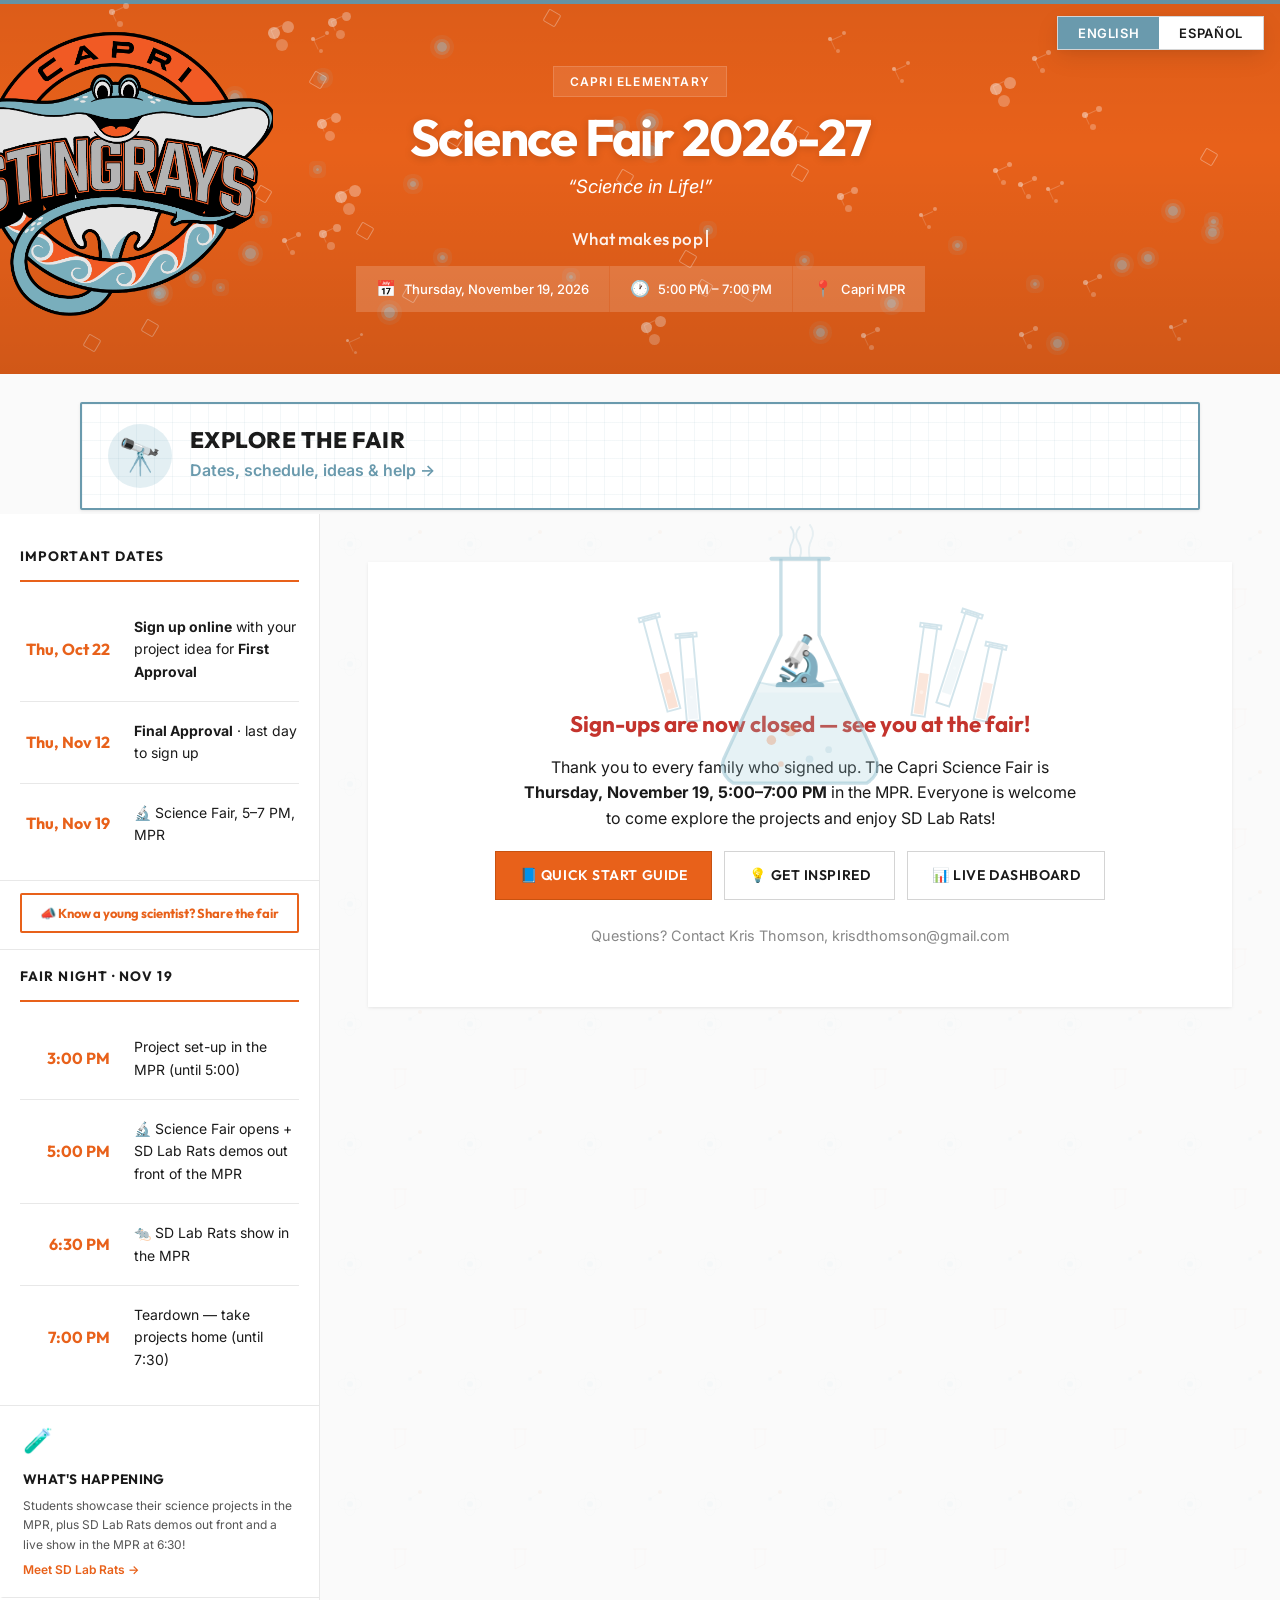
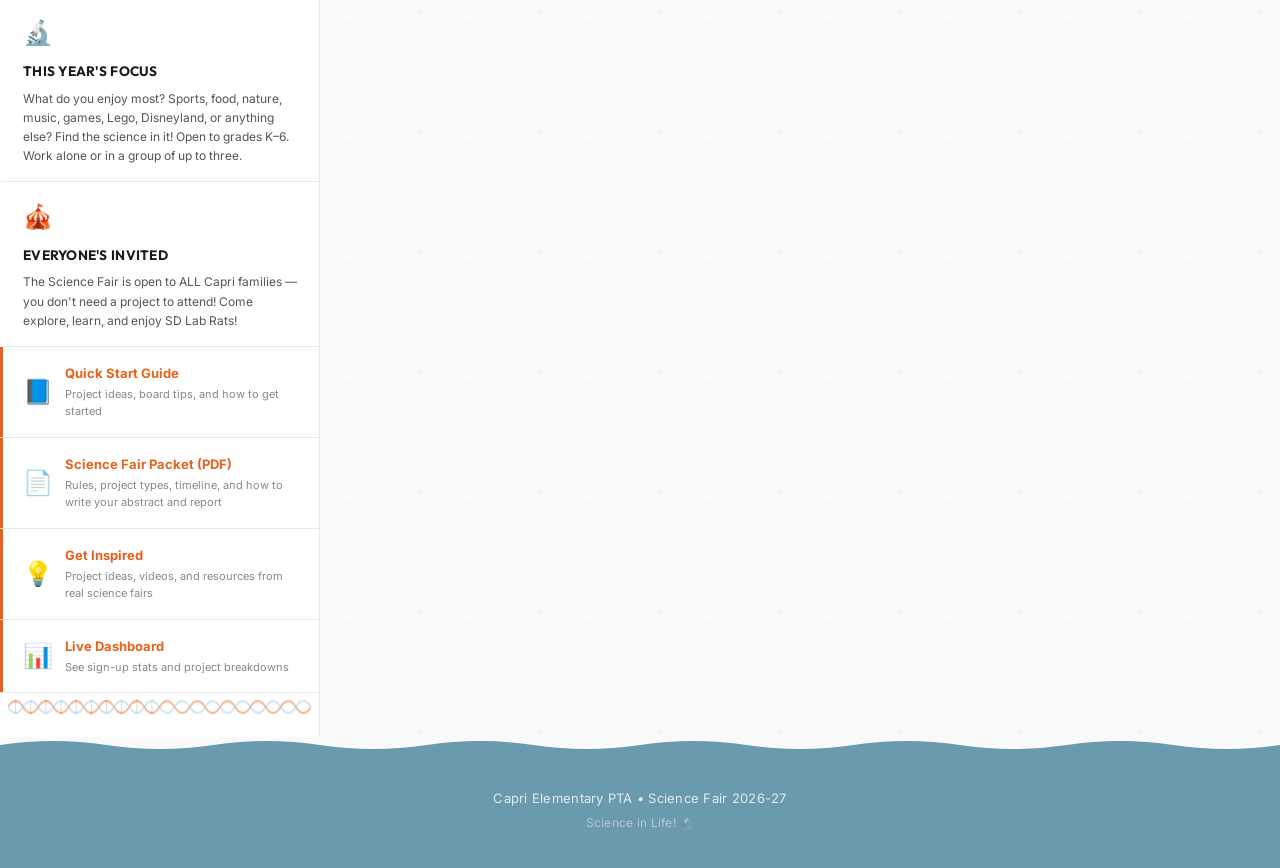
==== index.html @ 34c56671 "Two doors + Explore hub: Enter (laser to Student Name) or Just Curious (/#explore hub with date ribb" ====
<!DOCTYPE html>
<html lang="en">
<head>
    <meta charset="UTF-8">
    <meta name="viewport" content="width=device-width, initial-scale=1.0">
    <title>Capri Science Fair 2026-27</title>
    <meta name="description" content="Enter the Capri Elementary Science Fair! Thursday, November 19, 5–7 PM in the MPR. Theme: Science in Life! Sign-ups close November 12.">
    <meta name="theme-color" content="#e8611a">
    <meta property="og:type" content="website">
    <meta property="og:title" content="Capri Science Fair 2026-27 — Science in Life!">
    <meta property="og:description" content="Thursday, November 19, 5–7 PM in the MPR. Enter your project by November 12.">
    <meta property="og:url" content="https://localhostusr.github.io/capri-science-fair-2026-27/">
    <meta property="og:image" content="https://localhostusr.github.io/capri-science-fair-2026-27/og-image.png">
    <meta property="og:image:width" content="1200">
    <meta property="og:image:height" content="630">
    <meta name="twitter:card" content="summary_large_image">
    <link rel="icon" type="image/png" href="logo.png">
    <link rel="manifest" href="manifest.webmanifest">
    <link rel="apple-touch-icon" href="icons/apple-touch-icon.png">
    <link rel="stylesheet" href="style.css">
    <link rel="preconnect" href="https://fonts.googleapis.com">
    <link href="https://fonts.googleapis.com/css2?family=Outfit:wght@400;500;600;700&family=Inter:wght@400;500;600&display=swap" rel="stylesheet">
</head>
<body>

<!-- Language Toggle -->
<div class="lang-toggle" role="group" aria-label="Language / Idioma">
    <button id="btn-en" class="lang-btn active" aria-pressed="true" lang="en" onclick="setLang('en')">English</button>
    <button id="btn-es" class="lang-btn" aria-pressed="false" lang="es" onclick="setLang('es')">Español</button>
</div>

<!-- Hero Section -->
<!-- Catch-an-atom easter egg toast (script.js setupAtomCatch) -->
<div class="atom-toast" id="atom-toast" role="status" aria-live="polite"></div>

<header class="hero">
    <!-- Explosion flash -->
    <div class="hero-flash" id="hero-flash" aria-hidden="true"></div>
    <!-- Explosion sparks -->
    <div class="sparks-container" id="sparks-container" aria-hidden="true"></div>

    <div class="hero-content">
        <div class="hero-layout">
            <a href="https://capri.eusd.net/" target="_blank" rel="noopener" class="hero-logo-link hero-anim hero-anim-logo-left">
                <img src="logo.png" alt="Capri Elementary Stingrays" class="hero-logo">
            </a>
            <div class="hero-text">
                <div class="hero-badge hero-anim hero-anim-badge">
                    <span data-en="Capri Elementary" data-es="Escuela Primaria Capri">Capri Elementary</span>
                </div>
                <h1 class="hero-anim hero-anim-title" data-en="Science Fair 2026-27" data-es="Feria de Ciencias 2026-27">Science Fair 2026-27</h1>
                <p class="theme hero-anim hero-anim-theme" data-en="&ldquo;Science in Life!&rdquo;" data-es="&ldquo;&iexcl;La Ciencia en la Vida!&rdquo;">&ldquo;Science in Life!&rdquo;</p>
                <!-- Mystery question ticker (script.js startQuestionTicker) -->
                <p class="hero-question" aria-hidden="true"><span class="hq-text" id="hq-text"></span><span class="hq-caret"></span></p>
                <div class="event-details">
                    <div class="detail hero-anim hero-anim-detail-1">
                        <span class="detail-icon">📅</span>
                        <span data-en="Thursday, November 19, 2026" data-es="Jueves, 19 de noviembre de 2026">Thursday, November 19, 2026</span>
                    </div>
                    <div class="detail hero-anim hero-anim-detail-2">
                        <span class="detail-icon">🕐</span>
                        <span data-en="5:00 PM – 7:00 PM" data-es="5:00 PM – 7:00 PM">5:00 PM – 7:00 PM</span>
                    </div>
                    <a href="https://www.google.com/maps/place/33.075319,-117.288282" target="_blank" rel="noopener" class="detail detail-link hero-anim hero-anim-detail-3">
                        <span class="detail-icon">📍</span>
                        <span data-en="Capri MPR" data-es="MPR de Capri">Capri MPR</span>
                    </a>
                </div>
            </div>
            <!-- PTA logo removed (2026-10-08). Invisible twin of the left logo keeps the title centered on desktop. -->
            <div class="hero-logo-link hero-logo-spacer" aria-hidden="true"><img src="logo.png" alt="" class="hero-logo"></div>
        </div>
    </div>
    <!-- Floating science particles — 3 speed tiers: slow (18-25s), medium (12-16s), fast (7-10s) -->
    <div class="science-particles" aria-hidden="true">
        <!-- Slow drifters -->
        <div class="particle atom p-slow-1"></div>
        <div class="particle atom p-slow-2"></div>
        <div class="particle atom p-slow-3"></div>
        <div class="particle molecule p-slow-4"></div>
        <div class="particle molecule p-slow-5"></div>
        <div class="particle atom p-slow-6"></div>
        <div class="particle hexagon p-slow-7"></div>
        <div class="particle molecule p-slow-8"></div>
        <div class="particle atom p-slow-9"></div>
        <!-- Medium floaters -->
        <div class="particle atom p-med-1"></div>
        <div class="particle molecule p-med-2"></div>
        <div class="particle atom p-med-3"></div>
        <div class="particle hexagon p-med-4"></div>
        <div class="particle molecule p-med-5"></div>
        <div class="particle atom p-med-6"></div>
        <div class="particle molecule p-med-7"></div>
        <div class="particle atom p-med-8"></div>
        <div class="particle hexagon p-med-9"></div>
        <!-- Gentle quick movers -->
        <div class="particle atom p-fast-1"></div>
        <div class="particle molecule p-fast-2"></div>
        <div class="particle atom p-fast-3"></div>
        <div class="particle atom p-fast-4"></div>
        <div class="particle molecule p-fast-5"></div>
        <div class="particle hexagon p-fast-6"></div>
        <div class="particle atom p-fast-7"></div>
        <div class="particle molecule p-fast-8"></div>
        <div class="particle atom p-fast-9"></div>
    </div>
</header>

<!-- Two doors: sign up now, or look around first (script.js setView / laserTo) -->
<nav class="path-chooser" id="path-chooser" aria-labelledby="chooser-title">
    <h2 id="chooser-title" class="visually-hidden" data-en="Get started" data-es="Empieza">Get started</h2>
    <div class="door-row">
        <a href="#signup" class="door door-enter" id="choose-enter">
            <span class="door-icon" aria-hidden="true"><span>🔬</span></span>
            <span class="door-text">
                <strong data-en="Enter the Science Fair" data-es="Participa en la Feria de Ciencias">Enter the Science Fair</strong>
                <small data-en="I have a project idea →" data-es="Tengo una idea de proyecto →">I have a project idea →</small>
            </span>
        </a>
        <a href="#explore" class="door door-explore" id="choose-explore">
            <span class="door-icon" aria-hidden="true"><span>🔭</span></span>
            <span class="door-text">
                <strong id="explore-door-title" data-en="Just Curious? Explore the Fair" data-es="¿Solo Curioso? Explora la Feria">Just Curious? Explore the Fair</strong>
                <small id="explore-door-sub" data-en="Explore the fair first →" data-es="Explora la feria primero →">Explore the fair first →</small>
            </span>
        </a>
    </div>
</nav>

<!-- Main Content: Sidebar + Form -->
<div class="page-layout">
    <div class="content-grid">

<!-- Sidebar -->
<aside class="sidebar">
    <!-- Key dates in sidebar -->
    <div class="sidebar-schedule">
        <h2 data-en="Important Dates" data-es="Fechas Importantes">Important Dates</h2>
        <div class="timeline">
            <div class="timeline-item">
                <div class="time" data-en="Thu, Oct 22" data-es="Jue, 22 oct">Thu, Oct 22</div>
                <div class="event" data-en="&lt;strong&gt;Sign up online&lt;/strong&gt; with your project idea for &lt;strong&gt;First Approval&lt;/strong&gt;" data-es="&lt;strong&gt;Inscríbete en línea&lt;/strong&gt; con tu idea de proyecto para la &lt;strong&gt;Primera Aprobación&lt;/strong&gt;"><strong>Sign up online</strong> with your project idea for <strong>First Approval</strong></div>
            </div>
            <div class="timeline-item">
                <div class="time" data-en="Thu, Nov 12" data-es="Jue, 12 nov">Thu, Nov 12</div>
                <div class="event" data-en="&lt;strong&gt;Final Approval&lt;/strong&gt; &amp;middot; last day to sign up" data-es="&lt;strong&gt;Aprobación Final&lt;/strong&gt; &amp;middot; último día para inscribirse"><strong>Final Approval</strong> &middot; last day to sign up</div>
            </div>
            <div class="timeline-item">
                <div class="time" data-en="Thu, Nov 19" data-es="Jue, 19 nov">Thu, Nov 19</div>
                <div class="event" data-en="🔬 Science Fair, 5–7 PM, MPR" data-es="🔬 Feria de Ciencias, 5–7 PM, MPR">🔬 Science Fair, 5–7 PM, MPR</div>
            </div>
        </div>
    </div>

    <!-- Share the fair (Web Share API, falls back to copying the link) -->
    <div class="sidebar-share">
        <button type="button" class="share-btn" data-share data-en="📣 Know a young scientist? Share the fair" data-es="📣 ¿Conoces a un joven científico? Comparte la feria">📣 Know a young scientist? Share the fair</button>
    </div>

    <!-- Fair-night schedule (Thu Nov 19) -->
    <div class="sidebar-schedule">
        <h2 data-en="Fair Night · Nov 19" data-es="Noche de la Feria · 19 nov">Fair Night · Nov 19</h2>
        <div class="timeline">
            <div class="timeline-item">
                <div class="time">3:00 PM</div>
                <div class="event" data-en="Project set-up in the MPR (until 5:00)" data-es="Montaje de proyectos en el MPR (hasta las 5:00)">Project set-up in the MPR (until 5:00)</div>
            </div>
            <div class="timeline-item">
                <div class="time">5:00 PM</div>
                <div class="event" data-en="🔬 Science Fair opens + SD Lab Rats demos out front of the MPR" data-es="🔬 Abre la Feria de Ciencias + demostraciones de SD Lab Rats frente al MPR">🔬 Science Fair opens + SD Lab Rats demos out front of the MPR</div>
            </div>
            <div class="timeline-item">
                <div class="time">6:30 PM</div>
                <div class="event" data-en="🐀 SD Lab Rats show in the MPR" data-es="🐀 Show de SD Lab Rats en el MPR">🐀 SD Lab Rats show in the MPR</div>
            </div>
            <div class="timeline-item">
                <div class="time">7:00 PM</div>
                <div class="event" data-en="Teardown — take projects home (until 7:30)" data-es="Desmontaje — lleva tu proyecto a casa (hasta las 7:30)">Teardown — take projects home (until 7:30)</div>
            </div>
        </div>
    </div>

    <div class="info-stack">
            <div class="info-card">
                <div class="info-icon">🧪</div>
                <h2 data-en="What's Happening" data-es="Qué Va a Pasar">What's Happening</h2>
                <p data-en="Students showcase their science projects in the MPR, plus SD Lab Rats demos out front and a live show in the MPR at 6:30!"
                   data-es="¡Los estudiantes presentan sus proyectos de ciencias en el MPR, además de demostraciones de SD Lab Rats frente al MPR y un show en vivo en el MPR a las 6:30!">
                    Students showcase their science projects in the MPR, plus SD Lab Rats demos out front and a live show in the MPR at 6:30!
                </p>
                <a href="https://www.sdlabrats.org/" target="_blank" rel="noopener" class="info-link"
                   data-en="Meet SD Lab Rats →" data-es="Conoce a SD Lab Rats →">Meet SD Lab Rats →</a>
            </div>
            <div class="info-card">
                <div class="info-icon">🔬</div>
                <h2 data-en="This Year's Focus" data-es="Enfoque de Este Año">This Year's Focus</h2>
                <p data-en="What do you enjoy most? Sports, food, nature, music, games, Lego, Disneyland, or anything else? Find the science in it! Open to grades K–6. Work alone or in a group of up to three."
                   data-es="¿Qué es lo que más te gusta? ¿Deportes, comida, naturaleza, música, juegos, Lego, Disneyland, o cualquier otra cosa? ¡Encuentra la ciencia en ello! Abierto a los grados K–6. Trabaja solo o en un grupo de hasta tres.">
                    What do you enjoy most? Sports, food, nature, music, games, Lego, Disneyland, or anything else? Find the science in it! Open to grades K–6. Work alone or in a group of up to three.
                </p>
            </div>
            <div class="info-card">
                <div class="info-icon">🎪</div>
                <h2 data-en="Everyone's Invited" data-es="Todos Están Invitados">Everyone's Invited</h2>
                <p data-en="The Science Fair is open to ALL Capri families — you don't need a project to attend! Come explore, learn, and enjoy SD Lab Rats!"
                   data-es="¡La Feria de Ciencias está abierta a TODAS las familias de Capri — no necesitas un proyecto para asistir! Ven a explorar, aprender y disfrutar de SD Lab Rats!">
                    The Science Fair is open to ALL Capri families — you don't need a project to attend! Come explore, learn, and enjoy SD Lab Rats!
                </p>
            </div>
    </div>

    <!-- Quick Start Guide link -->
    <div class="sidebar-guide">
        <a href="guide.html" class="guide-link">
            <span class="guide-icon">📘</span>
            <div>
                <strong data-en="Quick Start Guide" data-es="Guía de Inicio Rápido">Quick Start Guide</strong>
                <small data-en="Project ideas, board tips, and how to get started" data-es="Ideas de proyectos, consejos para el tablero, y cómo empezar">Project ideas, board tips, and how to get started</small>
            </div>
        </a>
    </div>

    <!-- Science Fair Packet (PDF from Kris) -->
    <div class="sidebar-guide">
        <a href="packet/Capri-Science-Fair-Packet-2026-27-EN.pdf" target="_blank" rel="noopener" class="guide-link">
            <span class="guide-icon">📄</span>
            <div>
                <strong data-en="Science Fair Packet (PDF)" data-es="Paquete de la Feria (PDF, en inglés)">Science Fair Packet (PDF)</strong>
                <small data-en="Rules, project types, timeline, and how to write your abstract and report" data-es="Reglas, tipos de proyecto, calendario y cómo escribir el resumen y el reporte">Rules, project types, timeline, and how to write your abstract and report</small>
            </div>
        </a>
    </div>

    <!-- Inspiration link -->
    <div class="sidebar-guide">
        <a href="inspiration.html" class="guide-link">
            <span class="guide-icon">💡</span>
            <div>
                <strong data-en="Get Inspired" data-es="Inspírate">Get Inspired</strong>
                <small data-en="Project ideas, videos, and resources from real science fairs" data-es="Ideas, videos y recursos de ferias de ciencias reales">Project ideas, videos, and resources from real science fairs</small>
            </div>
        </a>
    </div>

    <!-- Dashboard link -->
    <div class="sidebar-guide">
        <a href="dashboard.html" class="guide-link">
            <span class="guide-icon">📊</span>
            <div>
                <strong data-en="Live Dashboard" data-es="Panel en Vivo">Live Dashboard</strong>
                <small data-en="See sign-up stats and project breakdowns" data-es="Vea estadísticas y desglose de proyectos">See sign-up stats and project breakdowns</small>
            </div>
        </a>
    </div>

    <!-- DNA helix divider -->
    <div class="dna-divider" aria-hidden="true">
        <svg viewBox="0 0 400 28" preserveAspectRatio="none" xmlns="http://www.w3.org/2000/svg">
            <!-- Strand 1 — orange -->
            <path d="M0,14 Q10,2 20,14 Q30,26 40,14 Q50,2 60,14 Q70,26 80,14 Q90,2 100,14 Q110,26 120,14 Q130,2 140,14 Q150,26 160,14 Q170,2 180,14 Q190,26 200,14 Q210,2 220,14 Q230,26 240,14 Q250,2 260,14 Q270,26 280,14 Q290,2 300,14 Q310,26 320,14 Q330,2 340,14 Q350,26 360,14 Q370,2 380,14 Q390,26 400,14" fill="none" stroke="#e8611a" stroke-width="2.5" opacity="0.4"/>
            <!-- Strand 2 — blue (inverted) -->
            <path d="M0,14 Q10,26 20,14 Q30,2 40,14 Q50,26 60,14 Q70,2 80,14 Q90,26 100,14 Q110,2 120,14 Q130,26 140,14 Q150,2 160,14 Q170,26 180,14 Q190,2 200,14 Q210,26 220,14 Q230,2 240,14 Q250,26 260,14 Q270,2 280,14 Q290,26 300,14 Q310,2 320,14 Q330,26 340,14 Q350,2 360,14 Q370,26 380,14 Q390,2 400,14" fill="none" stroke="#9cc5d4" stroke-width="2.5" opacity="0.4"/>
            <!-- Base pair rungs with dots at ends -->
            <g opacity="0.3">
                <line x1="10" y1="8" x2="10" y2="20" stroke="#888" stroke-width="1.2"/>
                <circle cx="10" cy="8" r="1.5" fill="#e8611a"/><circle cx="10" cy="20" r="1.5" fill="#9cc5d4"/>
                <line x1="30" y1="8" x2="30" y2="20" stroke="#888" stroke-width="1.2"/>
                <circle cx="30" cy="20" r="1.5" fill="#e8611a"/><circle cx="30" cy="8" r="1.5" fill="#9cc5d4"/>
                <line x1="50" y1="8" x2="50" y2="20" stroke="#888" stroke-width="1.2"/>
                <circle cx="50" cy="8" r="1.5" fill="#e8611a"/><circle cx="50" cy="20" r="1.5" fill="#9cc5d4"/>
                <line x1="70" y1="8" x2="70" y2="20" stroke="#888" stroke-width="1.2"/>
                <circle cx="70" cy="20" r="1.5" fill="#e8611a"/><circle cx="70" cy="8" r="1.5" fill="#9cc5d4"/>
                <line x1="90" y1="8" x2="90" y2="20" stroke="#888" stroke-width="1.2"/>
                <circle cx="90" cy="8" r="1.5" fill="#e8611a"/><circle cx="90" cy="20" r="1.5" fill="#9cc5d4"/>
                <line x1="110" y1="8" x2="110" y2="20" stroke="#888" stroke-width="1.2"/>
                <circle cx="110" cy="20" r="1.5" fill="#e8611a"/><circle cx="110" cy="8" r="1.5" fill="#9cc5d4"/>
                <line x1="130" y1="8" x2="130" y2="20" stroke="#888" stroke-width="1.2"/>
                <circle cx="130" cy="8" r="1.5" fill="#e8611a"/><circle cx="130" cy="20" r="1.5" fill="#9cc5d4"/>
                <line x1="150" y1="8" x2="150" y2="20" stroke="#888" stroke-width="1.2"/>
                <circle cx="150" cy="20" r="1.5" fill="#e8611a"/><circle cx="150" cy="8" r="1.5" fill="#9cc5d4"/>
                <line x1="170" y1="8" x2="170" y2="20" stroke="#888" stroke-width="1.2"/>
                <circle cx="170" cy="8" r="1.5" fill="#e8611a"/><circle cx="170" cy="20" r="1.5" fill="#9cc5d4"/>
                <line x1="190" y1="8" x2="190" y2="20" stroke="#888" stroke-width="1.2"/>
                <circle cx="190" cy="20" r="1.5" fill="#e8611a"/><circle cx="190" cy="8" r="1.5" fill="#9cc5d4"/>
            </g>
        </svg>
    </div>

    </aside>

<!-- Main Content: Sign-Up Form -->
<main class="main-content">
    <section class="form-section" id="signup">
        <!-- Large Erlenmeyer flask with test tubes floating behind text -->
        <div class="flask-bg" aria-hidden="true">
                <svg viewBox="-120 -30 440 290" xmlns="http://www.w3.org/2000/svg" class="flask-svg">
                    <!-- Test tubes — left side -->
                    <g opacity="0.45">
                        <!-- Tube 1 — tilted left -->
                        <g transform="translate(-60,60) rotate(-15, 15, 60)">
                            <rect x="8" y="10" width="14" height="100" rx="0" fill="none" stroke="#9cc5d4" stroke-width="2"/>
                            <rect x="4" y="8" width="22" height="4" rx="0" fill="none" stroke="#9cc5d4" stroke-width="2"/>
                            <rect x="10" y="70" width="10" height="38" rx="0" fill="#e8611a" opacity="0.4"/>
                            <circle cx="15" cy="90" r="2" fill="#fff" opacity="0.4" class="flask-bubble flask-b1"/>
                        </g>
                        <!-- Tube 2 -->
                        <g transform="translate(-30,80) rotate(-5, 15, 60)">
                            <rect x="8" y="10" width="14" height="90" rx="0" fill="none" stroke="#9cc5d4" stroke-width="2"/>
                            <rect x="4" y="8" width="22" height="4" rx="0" fill="none" stroke="#9cc5d4" stroke-width="2"/>
                            <rect x="10" y="55" width="10" height="43" rx="0" fill="#9cc5d4" opacity="0.3"/>
                            <circle cx="15" cy="75" r="1.5" fill="#fff" opacity="0.3" class="flask-bubble flask-b3"/>
                        </g>
                    </g>

                    <!-- Test tubes — right side -->
                    <g opacity="0.45">
                        <!-- Tube 3 -->
                        <g transform="translate(215,70) rotate(8, 15, 60)">
                            <rect x="8" y="10" width="14" height="95" rx="0" fill="none" stroke="#9cc5d4" stroke-width="2"/>
                            <rect x="4" y="8" width="22" height="4" rx="0" fill="none" stroke="#9cc5d4" stroke-width="2"/>
                            <rect x="10" y="60" width="10" height="43" rx="0" fill="#e8611a" opacity="0.35"/>
                            <circle cx="15" cy="80" r="2" fill="#fff" opacity="0.35" class="flask-bubble flask-b2"/>
                        </g>
                        <!-- Tube 4 — tilted right -->
                        <g transform="translate(250,55) rotate(18, 15, 60)">
                            <rect x="8" y="10" width="14" height="100" rx="0" fill="none" stroke="#9cc5d4" stroke-width="2"/>
                            <rect x="4" y="8" width="22" height="4" rx="0" fill="none" stroke="#9cc5d4" stroke-width="2"/>
                            <rect x="10" y="50" width="10" height="48" rx="0" fill="#9cc5d4" opacity="0.3"/>
                            <circle cx="15" cy="70" r="1.5" fill="#fff" opacity="0.3" class="flask-bubble flask-b4"/>
                        </g>
                        <!-- Tube 5 — far right -->
                        <g transform="translate(280,90) rotate(12, 15, 60)">
                            <rect x="8" y="10" width="14" height="80" rx="0" fill="none" stroke="#9cc5d4" stroke-width="2"/>
                            <rect x="4" y="8" width="22" height="4" rx="0" fill="none" stroke="#9cc5d4" stroke-width="2"/>
                            <rect x="10" y="50" width="10" height="38" rx="0" fill="#e8611a" opacity="0.25"/>
                        </g>
                    </g>

                    <!-- Flask body — center -->
                    <path d="M80,10 L80,90 L20,220 Q15,235 30,245 L170,245 Q185,235 180,220 L120,90 L120,10" fill="none" stroke="#9cc5d4" stroke-width="3.5" opacity="0.55"/>
                    <!-- Flask rim -->
                    <line x1="70" y1="10" x2="130" y2="10" stroke="#9cc5d4" stroke-width="4" opacity="0.6" stroke-linecap="round"/>
                    <!-- Liquid fill — clipped to flask interior -->
                    <clipPath id="flask-clip">
                        <path d="M80,10 L80,90 L20,220 Q15,235 30,245 L170,245 Q185,235 180,220 L120,90 L120,10 Z"/>
                    </clipPath>
                    <g clip-path="url(#flask-clip)">
                      <!-- Rises with the test-tube progress meter (script.js updateTubeMeter) -->
                      <g id="flask-liquid">
                        <rect x="0" y="140" width="200" height="190" fill="#9cc5d4" opacity="0.18"/>
                        <rect x="0" y="150" width="200" height="180" fill="#9cc5d4" opacity="0.08"/>
                        <!-- Liquid surface wave -->
                        <path d="M0,140 Q30,132 60,140 Q90,148 120,140 Q150,132 200,140" fill="none" stroke="#9cc5d4" stroke-width="2" opacity="0.3"/>
                      </g>
                    </g>
                    <!-- Bubbles -->
                    <circle cx="70" cy="200" r="5" fill="#e8611a" opacity="0.25" class="flask-bubble flask-b1"/>
                    <circle cx="110" cy="220" r="4" fill="#9cc5d4" opacity="0.3" class="flask-bubble flask-b2"/>
                    <circle cx="90" cy="190" r="6" fill="#e8611a" opacity="0.2" class="flask-bubble flask-b3"/>
                    <circle cx="130" cy="210" r="3.5" fill="#9cc5d4" opacity="0.25" class="flask-bubble flask-b4"/>
                    <circle cx="80" cy="225" r="3" fill="#e8611a" opacity="0.2" class="flask-bubble flask-b5"/>
                    <!-- Steam -->
                    <path d="M90,8 Q88,0 92,-8 Q96,-16 90,-24" fill="none" stroke="#9cc5d4" stroke-width="2" opacity="0.3" class="flask-steam steam-1"/>
                    <path d="M100,8 Q103,0 98,-8 Q93,-16 100,-24" fill="none" stroke="#9cc5d4" stroke-width="2" opacity="0.25" class="flask-steam steam-2"/>
                    <path d="M110,8 Q108,-2 112,-10 Q116,-18 110,-26" fill="none" stroke="#9cc5d4" stroke-width="2" opacity="0.2" class="flask-steam steam-3"/>
                </svg>
        </div>
        <div id="form-header">
            <h2 data-en="Enter the Science Fair!" data-es="¡Participa en la Feria de Ciencias!">Enter the Science Fair!</h2>
            <p class="form-subtitle" data-en="Enter your project by Thursday, November 12 (Final Approval). The fair is Thursday, November 19, 5–7 PM in the MPR."
               data-es="Inscribe tu proyecto antes del jueves 12 de noviembre (Aprobación Final). La feria es el jueves 19 de noviembre, de 5 a 7 PM en el MPR.">
                Enter your project by Thursday, November 12 (Final Approval). The fair is Thursday, November 19, 5–7 PM in the MPR.
            </p>
        </div>

        <!-- Soft reminder banner (no hard deadline) -->
        <div class="deadline-banner" id="deadline-banner">
            <span class="deadline-icon">🔬</span>
            <span data-en="Sign-ups close Thursday, November 12. The Science Fair is November 19 — grades K–6, every topic welcome!"
                  data-es="Las inscripciones cierran el jueves 12 de noviembre. La Feria de Ciencias es el 19 de noviembre — ¡grados K–6, todos los temas son bienvenidos!">
                Sign-ups close Thursday, November 12. The Science Fair is November 19 — grades K–6, every topic welcome!
            </span>
            <span class="countdown" id="countdown"></span>
            <!-- Rocket countdown: climbs from site launch (Sep 30) to fair night (Nov 19) -->
            <span class="rocket-track" aria-hidden="true">
                <span class="rocket-trail" id="rocket-trail"></span>
                <span class="rocket" id="rocket">🚀</span>
                <span class="rocket-goal">🔬</span>
            </span>
        </div>

        <!-- Sign-ups Opening Soon (shown until CONFIG.BACKEND_LIVE is true) -->
        <div class="form-closed" id="form-coming-soon" style="display:none;">
            <div style="font-size: 3rem; margin-bottom: 8px;">🧪</div>
            <h3 data-en="Sign-ups are opening very soon!"
                data-es="¡Las inscripciones abrirán muy pronto!">
                Sign-ups are opening very soon!
            </h3>
            <p style="max-width: 560px; margin: 0 auto 20px; color: var(--text-dark);"
               data-en="Check back in a day or two to register your project. In the meantime, start thinking about your idea: <strong>first approval is Thursday, October 22</strong>."
               data-es="Vuelva en uno o dos días para inscribir su proyecto. Mientras tanto, empiece a pensar en su idea: <strong>la primera aprobación es el jueves 22 de octubre</strong>.">
                Check back in a day or two to register your project. In the meantime, start thinking about your idea: <strong>first approval is Thursday, October 22</strong>.
            </p>
            <div class="success-actions no-print" style="justify-content: center;">
                <a href="guide.html" class="action-btn primary">
                    <span data-en="📘 Quick Start Guide" data-es="📘 Guía de Inicio Rápido">📘 Quick Start Guide</span>
                </a>
                <a href="inspiration.html" class="action-btn secondary">
                    <span data-en="💡 Get Inspired" data-es="💡 Inspírate">💡 Get Inspired</span>
                </a>
            </div>
        </div>

        <!-- Sign-ups Closed (shown after the deadline) -->
        <div class="form-closed" id="form-closed" style="display:none;">
            <div style="font-size: 3rem; margin-bottom: 8px;">🔬</div>
            <h3 data-en="Sign-ups are now closed — see you at the fair!"
                data-es="Las inscripciones están cerradas — ¡nos vemos en la feria!">
                Sign-ups are now closed — see you at the fair!
            </h3>
            <p style="max-width: 560px; margin: 0 auto 20px; color: var(--text-dark);"
               data-en="Thank you to every family who signed up. The Capri Science Fair is <strong>Thursday, November 19, 5:00–7:00 PM</strong> in the MPR. Everyone is welcome to come explore the projects and enjoy SD Lab Rats!"
               data-es="Gracias a todas las familias que se inscribieron. La Feria de Ciencias de Capri es el <strong>jueves 19 de noviembre, 5:00–7:00 PM</strong> en el MPR. ¡Todos son bienvenidos a ver los proyectos y disfrutar de SD Lab Rats!">
                Thank you to every family who signed up. The Capri Science Fair is <strong>Thursday, November 19, 5:00–7:00 PM</strong> in the MPR. Everyone is welcome to come explore the projects and enjoy SD Lab Rats!
            </p>
            <div class="success-actions no-print" style="justify-content: center;">
                <a href="guide.html" class="action-btn primary">
                    <span data-en="📘 Quick Start Guide" data-es="📘 Guía de Inicio Rápido">📘 Quick Start Guide</span>
                </a>
                <a href="inspiration.html" class="action-btn secondary">
                    <span data-en="💡 Get Inspired" data-es="💡 Inspírate">💡 Get Inspired</span>
                </a>
                <a href="dashboard.html" class="action-btn secondary">
                    <span data-en="📊 Live Dashboard" data-es="📊 Panel en Vivo">📊 Live Dashboard</span>
                </a>
            </div>
            <p style="margin-top: 24px; font-size: 0.9rem; color: var(--text-muted);">
                <span data-en="Questions? Contact" data-es="¿Preguntas? Contacte">Questions? Contact</span>
                Kris Thomson, krisdthomson@gmail.com
            </p>
        </div>

        <!-- Success Message + Printable Confirmation -->
        <div class="success-message" id="success-message" style="display:none;">
            <div class="success-icon">🎉</div>
            <h3 data-en="Hooray — You're In!" data-es="¡Hurra — Ya Estás Inscrito!">Hooray — You're In!</h3>
            <p class="success-intro" data-en="Save or print your confirmation below. More info about the Science Fair will be shared as we get closer to November 19."
               data-es="Guarde o imprima su confirmación abajo. Más información sobre la Feria de Ciencias se compartirá a medida que nos acerquemos al 19 de noviembre.">
                Save or print your confirmation below. More info about the Science Fair will be shared as we get closer to November 19.
            </p>

            <!-- Printable Confirmation Card -->
            <div class="confirmation-card" id="confirmation-card">
                <div class="conf-header">
                    <img src="logo.png" alt="Capri Stingrays" class="conf-logo">
                    <div>
                        <h4 data-en="Capri Science Fair 2026-27" data-es="Feria de Ciencias de Capri 2026-27">Capri Science Fair 2026-27</h4>
                        <p class="conf-tagline" data-en="Confirmation of Registration" data-es="Confirmación de Inscripción">Confirmation of Registration</p>
                    </div>
                </div>

                <div class="conf-event">
                    <div><strong data-en="Date:" data-es="Fecha:">Date:</strong> <span data-en="Thursday, November 19, 2026" data-es="Jueves, 19 de noviembre de 2026">Thursday, November 19, 2026</span></div>
                    <div><strong data-en="Time:" data-es="Hora:">Time:</strong> 5:00 PM – 7:00 PM</div>
                    <div><strong data-en="Location:" data-es="Lugar:">Location:</strong> <span data-en="Capri MPR" data-es="MPR de Capri">Capri MPR</span></div>
                </div>

                <h5 data-en="What's Next" data-es="Próximos Pasos">What's Next</h5>
                <ol class="conf-bring conf-next">
                    <li><strong data-en="Thu Oct 22" data-es="Jue 22 oct">Thu Oct 22</strong> — <span data-en="First Approval of your project idea" data-es="Primera aprobación de tu idea de proyecto">First Approval of your project idea</span></li>
                    <li><strong data-en="Thu Nov 12" data-es="Jue 12 nov">Thu Nov 12</strong> — <span data-en="Final Approval" data-es="Aprobación final">Final Approval</span></li>
                    <li><strong data-en="Thu Nov 19, 5–7 PM" data-es="Jue 19 nov, 5–7 PM">Thu Nov 19, 5–7 PM</strong> — <span data-en="Science Fair in the MPR, with SD Lab Rats" data-es="Feria de Ciencias en el MPR, con SD Lab Rats">Science Fair in the MPR, with SD Lab Rats</span></li>
                </ol>

                <h5 data-en="Your Sign-Up Details" data-es="Detalles de su Inscripción">Your Sign-Up Details</h5>
                <dl class="conf-details" id="conf-details">
                    <!-- populated by script.js -->
                </dl>

                <h5 data-en="What to Bring" data-es="Qué Traer">What to Bring</h5>
                <ul class="conf-bring">
                    <li data-en="Your completed science project" data-es="Su proyecto de ciencias completado">Your completed science project</li>
                    <li data-en="Your tri-fold display board (a limited number are available in the front office, while supplies last)"
                        data-es="Su tablero tríptico (hay una cantidad limitada disponible en la oficina, hasta agotar existencias)">
                        Your tri-fold display board (a limited number are available in the front office, while supplies last)
                    </li>
                    <li data-en="Set up your project in the MPR between 3:00 and 5:00 PM" data-es="Monta tu proyecto en el MPR entre las 3:00 y las 5:00 PM">Set up your project in the MPR between 3:00 and 5:00 PM</li>
                </ul>

                <h5 data-en="Schedule" data-es="Horario">Schedule</h5>
                <ul class="conf-schedule">
                    <li><strong>3:00 – 5:00 PM</strong> — <span data-en="Project set-up in the MPR" data-es="Montaje de proyectos en el MPR">Project set-up in the MPR</span></li>
                    <li><strong>5:00 – 7:00 PM</strong> — <span data-en="Science Fair, with SD Lab Rats demos out front" data-es="Feria de Ciencias, con demostraciones de SD Lab Rats afuera">Science Fair, with SD Lab Rats demos out front</span></li>
                    <li><strong>6:30 – 7:00 PM</strong> — <span data-en="SD Lab Rats show in the MPR" data-es="Show de SD Lab Rats en el MPR">SD Lab Rats show in the MPR</span></li>
                    <li><strong>7:00 – 7:30 PM</strong> — <span data-en="Teardown — take your project home" data-es="Desmontaje — lleva tu proyecto a casa">Teardown — take your project home</span></li>
                </ul>

                <p class="conf-footer">
                    <span data-en="Questions? Contact" data-es="¿Preguntas? Contacte">Questions? Contact</span>
                    Kris Thomson, krisdthomson@gmail.com
                </p>
            </div>

            <div class="success-actions no-print">
                <button type="button" class="action-btn secondary" data-share>
                    <span data-en="📣 Tell a friend" data-es="📣 Cuéntale a un amigo">📣 Tell a friend</span>
                </button>
                <button type="button" class="action-btn primary" id="add-to-calendar-btn">
                    <span data-en="📅 Add to Calendar" data-es="📅 Agregar al Calendario">📅 Add to Calendar</span>
                </button>
                <button type="button" class="action-btn secondary" onclick="window.print()">
                    <span data-en="🖨️ Print / Save as PDF" data-es="🖨️ Imprimir / Guardar como PDF">🖨️ Print / Save as PDF</span>
                </button>
            </div>
        </div>

        <!-- Shown when an unfinished entry was restored from this device (script.js restoreDraft) -->
        <div class="draft-banner" id="draft-banner" hidden>
            <span data-en="✏️ Welcome back! We filled in your unfinished entry (saved only on this device)." data-es="✏️ ¡Bienvenido de nuevo! Llenamos tu inscripción sin terminar (guardada solo en este dispositivo).">✏️ Welcome back! We filled in your unfinished entry (saved only on this device).</span>
            <button type="button" class="draft-reset" id="draft-reset" data-en="Start over" data-es="Empezar de nuevo">Start over</button>
        </div>

        <form id="signup-form" novalidate>
            <!-- Test-tube progress meter: fills as required fields are completed (display only) -->
            <div class="tube-meter" id="tube-meter" role="progressbar" aria-valuemin="0" aria-valuemax="100" aria-valuenow="0">
                <div class="tube" aria-hidden="true">
                    <span class="tube-stopper"></span>
                    <div class="tube-glass">
                        <div class="tube-liquid" id="tube-liquid">
                            <span class="tube-bubble tube-b1"></span>
                            <span class="tube-bubble tube-b2"></span>
                            <span class="tube-bubble tube-b3"></span>
                            <span class="tube-bubble tube-b4"></span>
                        </div>
                        <span class="tube-ticks"></span>
                        <span class="tube-shine"></span>
                    </div>
                </div>
                <span class="tube-label" id="tube-label">Experiment 0% complete</span>
            </div>

            <!-- Student Info -->
            <fieldset class="reveal">
                <legend data-en="Student Information" data-es="Información del Estudiante">Student Information</legend>

                <div class="form-group">
                    <label for="student-name" data-en="Student Name *" data-es="Nombre del Estudiante *">Student Name *</label>
                    <input type="text" id="student-name" name="studentName" required maxlength="80" autocomplete="off"
                           data-en-placeholder="First and Last Name"
                           data-es-placeholder="Nombre y Apellido"
                           placeholder="First and Last Name">
                </div>

                <div class="form-row">
                    <div class="form-group">
                        <label for="grade" data-en="Grade *" data-es="Grado *">Grade *</label>
                        <select id="grade" name="grade" required>
                            <option value="" data-en="Select Grade" data-es="Seleccionar Grado">Select Grade</option>
                            <option value="K">K</option>
                            <option value="1">1</option>
                            <option value="2">2</option>
                            <option value="3">3</option>
                            <option value="4">4</option>
                            <option value="5">5</option>
                            <option value="6">6</option>
                        </select>
                    </div>
                    <div class="form-group">
                        <label for="teacher" data-en="Teacher *" data-es="Maestro/a *">Teacher *</label>
                        <input type="text" id="teacher" name="teacher" required maxlength="60" autocomplete="off"
                               data-en-placeholder="Teacher's Last Name"
                               data-es-placeholder="Apellido del Maestro/a"
                               placeholder="Teacher's Last Name">
                    </div>
                </div>
            </fieldset>

            <!-- Group Project -->
            <fieldset class="reveal">
                <legend data-en="Project Details" data-es="Detalles del Proyecto">Project Details</legend>
                <small data-en="Each student may participate in one project. Students can work alone or in groups of up to three on one project."
                       data-es="Cada estudiante puede participar en un solo proyecto. Los estudiantes pueden trabajar solos o en grupos de hasta tres en un proyecto.">
                    Each student may participate in one project. Students can work alone or in groups of up to three on one project.
                </small>

                <div class="form-group" style="margin-top:16px;">
                    <label data-en="Is this a group project? *" data-es="¿Es un proyecto en grupo? *">Is this a group project? *</label>
                    <div class="radio-group">
                        <label class="radio-label">
                            <input type="radio" name="isGroup" value="no" checked class="group-toggle">
                            <span data-en="No — individual project" data-es="No — proyecto individual">No — individual project</span>
                        </label>
                        <label class="radio-label">
                            <input type="radio" name="isGroup" value="yes" class="group-toggle">
                            <span data-en="Yes — group project" data-es="Sí — proyecto en grupo">Yes — group project</span>
                        </label>
                    </div>
                </div>

                <!-- Group Members (conditional) -->
                <div class="group-fields" id="group-fields" style="display:none;">
                    <div class="group-note">
                        <small data-en="The student above is the project lead. Add up to two more group members below. Only one sign-up per group project is needed."
                               data-es="El estudiante de arriba es el líder del proyecto. Agregue hasta dos miembros más abajo. Solo se necesita una inscripción por proyecto de grupo.">
                            The student above is the project lead. Add up to two more group members below. Only one sign-up per group project is needed.
                        </small>
                    </div>
                    <div id="group-members-list"></div>
                    <button type="button" class="add-member-btn" id="add-member-btn">
                        <span data-en="+ Add Group Member" data-es="+ Agregar Miembro">+ Add Group Member</span>
                    </button>
                </div>

                <div class="form-group">
                    <label for="project-title" data-en="Project Title *" data-es="Título del Proyecto *">Project Title *</label>
                    <input type="text" id="project-title" name="projectTitle" required maxlength="120" autocomplete="off"
                           data-en-placeholder="What's your project called?"
                           data-es-placeholder="¿Cómo se llama tu proyecto?"
                           placeholder="What's your project called?">
                </div>

                <div class="form-group">
                    <label for="project-description" data-en="Brief Description *" data-es="Descripción Breve *">Brief Description *</label>
                    <textarea id="project-description" name="projectDescription" rows="3" required maxlength="1000"
                              data-en-placeholder="In a few sentences, what is your project about?"
                              data-es-placeholder="En pocas oraciones, ¿de qué trata tu proyecto?"
                              placeholder="In a few sentences, what is your project about?"></textarea>
                </div>

                <div class="form-group">
                    <label data-en="Does your project use any special materials or activities?" data-es="¿Tu proyecto usa materiales o actividades especiales?">Does your project use any special materials or activities?</label>
                    <small data-en="For example: chemicals (like vinegar, baking soda, cleaning products), living animals, plants from outside, batteries, magnets, UV lights, rockets, or anything you'd want a grown-up's help with."
                           data-es="Por ejemplo: químicos (como vinagre, bicarbonato, productos de limpieza), animales vivos, plantas de afuera, baterías, imanes, luces UV, cohetes, o cualquier cosa con la que necesitarías ayuda de un adulto.">
                        For example: chemicals (like vinegar, baking soda, cleaning products), living animals, plants from outside, batteries, magnets, UV lights, rockets, or anything you'd want a grown-up's help with.
                    </small>
                    <div class="radio-group">
                        <label class="radio-label">
                            <input type="radio" name="hasSafety" value="no" checked class="safety-toggle">
                            <span data-en="No — just everyday materials" data-es="No — solo materiales comunes">No — just everyday materials</span>
                        </label>
                        <label class="radio-label">
                            <input type="radio" name="hasSafety" value="yes" class="safety-toggle">
                            <span data-en="Yes — my project involves something on this list" data-es="Sí — mi proyecto incluye algo de esta lista">Yes — my project involves something on this list</span>
                        </label>
                    </div>
                    <small data-en="Most projects don't — this is just so we can help plan ahead." data-es="La mayoría de los proyectos no los necesitan — esto es solo para ayudarnos a planificar.">Most projects don't — this is just so we can help plan ahead.</small>
                </div>

                <!-- Safety Details (conditional) -->
                <div id="safety-fields" style="display:none;">
                    <div class="form-group">
                        <label for="safety-details" data-en="Please describe the special materials or activities:" data-es="Por favor describe los materiales o actividades especiales:">Please describe the special materials or activities:</label>
                        <textarea id="safety-details" name="safetyDetails" rows="3" maxlength="500"
                                  data-en-placeholder="Tell us what materials or activities your project involves so we can help make sure everything is safe and ready."
                                  data-es-placeholder="Cuéntanos qué materiales o actividades incluye tu proyecto para que podamos asegurarnos de que todo sea seguro y esté listo."
                                  placeholder="Tell us what materials or activities your project involves so we can help make sure everything is safe and ready."></textarea>
                    </div>
                </div>

                <div class="form-group">
                    <label for="category" data-en="Project Category" data-es="Categoría del Proyecto">Project Category</label>
                    <select id="category" name="category">
                        <option value="" data-en="Select a category (optional)" data-es="Seleccionar categoría (opcional)">Select a category (optional)</option>
                        <option value="sports" data-en="⚽ Sports & Movement" data-es="⚽ Deportes y Movimiento">⚽ Sports & Movement</option>
                        <option value="food" data-en="🍳 Food & Cooking" data-es="🍳 Comida y Cocina">🍳 Food & Cooking</option>
                        <option value="nature" data-en="🌿 Nature & Animals" data-es="🌿 Naturaleza y Animales">🌿 Nature & Animals</option>
                        <option value="music" data-en="🎵 Music & Sound" data-es="🎵 Música y Sonido">🎵 Music & Sound</option>
                        <option value="games" data-en="🧱 Games, Toys & Lego" data-es="🧱 Juegos, Juguetes y Lego">🧱 Games, Toys & Lego</option>
                        <option value="rides" data-en="🎢 Rides & Motion (like Disneyland!)" data-es="🎢 Atracciones y Movimiento (¡como Disneyland!)">🎢 Rides & Motion (like Disneyland!)</option>
                        <option value="space" data-en="🚀 Space & Weather" data-es="🚀 Espacio y Clima">🚀 Space & Weather</option>
                        <option value="health" data-en="🫀 Body & Health" data-es="🫀 Cuerpo y Salud">🫀 Body & Health</option>
                        <option value="engineering" data-en="🏗️ Building & Engineering" data-es="🏗️ Construcción e Ingeniería">🏗️ Building & Engineering</option>
                        <option value="other" data-en="✨ Other" data-es="✨ Otro">✨ Other</option>
                    </select>
                </div>
            </fieldset>

            <!-- Parent Info -->
            <fieldset class="reveal">
                <legend data-en="Parent / Guardian Information" data-es="Información del Padre / Tutor">Parent / Guardian Information</legend>

                <div class="form-group">
                    <label for="parent-name" data-en="Parent/Guardian Name *" data-es="Nombre del Padre/Tutor *">Parent/Guardian Name *</label>
                    <input type="text" id="parent-name" name="parentName" required maxlength="80" autocomplete="name"
                           data-en-placeholder="First and Last Name"
                           data-es-placeholder="Nombre y Apellido"
                           placeholder="First and Last Name">
                </div>

                <div class="form-row">
                    <div class="form-group">
                        <label for="parent-email" data-en="Email *" data-es="Correo Electrónico *">Email *</label>
                        <input type="email" id="parent-email" name="parentEmail" required maxlength="120" autocomplete="email" pattern="[^\s@]+@[^\s@]+\.[^\s@]+"
                               placeholder="email@example.com">
                    </div>
                    <div class="form-group">
                        <label for="parent-phone" data-en="Phone" data-es="Teléfono">Phone</label>
                        <input type="tel" id="parent-phone" name="parentPhone" maxlength="30" autocomplete="tel" inputmode="tel"
                               placeholder="(555) 555-5555">
                    </div>
                </div>
            </fieldset>

            <!-- Needs -->
            <fieldset class="reveal">
                <legend data-en="Day-Of Details" data-es="Detalles del Día">Day-Of Details</legend>

                <div class="form-group">
                    <label data-en="Do you need a tri-fold display board?" data-es="¿Necesita un tablero tríptico?">Do you need a tri-fold display board?</label>
                    <div class="radio-group">
                        <label class="radio-label">
                            <input type="radio" name="needBoard" value="yes">
                            <span data-en="Yes, I need a board" data-es="Sí, necesito un tablero">Yes, I need a board</span>
                        </label>
                        <label class="radio-label">
                            <input type="radio" name="needBoard" value="no" checked>
                            <span data-en="No, I have my own" data-es="No, tengo el mío">No, I have my own</span>
                        </label>
                    </div>
                    <small data-en="A limited number of tri-fold boards are available in the front office, while supplies last." data-es="Hay una cantidad limitada de tableros trípticos disponibles en la oficina, hasta agotar existencias.">A limited number of tri-fold boards are available in the front office, while supplies last.</small>
                </div>

                <div class="form-group">
                    <label data-en="Will you need access to electricity for your project?" data-es="¿Necesitará acceso a electricidad para su proyecto?">Will you need access to electricity for your project?</label>
                    <div class="radio-group">
                        <label class="radio-label">
                            <input type="radio" name="needPower" value="yes">
                            <span data-en="Yes" data-es="Sí">Yes</span>
                        </label>
                        <label class="radio-label">
                            <input type="radio" name="needPower" value="no" checked>
                            <span data-en="No" data-es="No">No</span>
                        </label>
                    </div>
                </div>

                <div class="form-group">
                    <label for="special-needs" data-en="Anything else we should know?" data-es="¿Algo más que debamos saber?">Anything else we should know?</label>
                    <textarea id="special-needs" name="specialNeeds" rows="2" maxlength="500"
                              data-en-placeholder="Special setup needs, accommodations, etc."
                              data-es-placeholder="Necesidades especiales de montaje, acomodaciones, etc."
                              placeholder="Special setup needs, accommodations, etc."></textarea>
                </div>
            </fieldset>

            <!-- Privacy & Consent -->
            <fieldset class="privacy-fieldset">
                <div class="privacy-notice">
                    <div class="privacy-icon">🔒</div>
                    <div>
                        <strong data-en="Your Privacy" data-es="Su Privacidad">Your Privacy</strong>
                        <p data-en="The information you provide is used solely by Capri Elementary PTA to coordinate Science Fair participation. Your data is stored securely and shared only with event organizers (PTA volunteers and school staff). We do not share your information with third parties. All sign-up data will be deleted within 30 days after the event."
                           data-es="La información que proporciona se utiliza únicamente por el PTA de Capri Elementary para coordinar la participación en la Feria de Ciencias. Sus datos se almacenan de forma segura y se comparten solo con los organizadores del evento (voluntarios del PTA y personal escolar). No compartimos su información con terceros. Todos los datos de inscripción se eliminarán dentro de los 30 días posteriores al evento.">
                            The information you provide is used solely by Capri Elementary PTA to coordinate Science Fair participation. Your data is stored securely and shared only with event organizers (PTA volunteers and school staff). We do not share your information with third parties. All sign-up data will be deleted within 30 days after the event.
                        </p>
                    </div>
                </div>

                <div class="form-group consent-group" style="position:relative;">
                    <!-- Full-height lightning bolt overlay -->
                    <div class="lightning-full" id="lightning-full" aria-hidden="true">
                        <svg class="lightning-full-svg" viewBox="0 0 300 1000" preserveAspectRatio="none" xmlns="http://www.w3.org/2000/svg">
                            <!-- Traced from reference photo — main bolt starts upper-right, angles down-left with tight zigzags -->

                            <!-- Outer glow -->
                            <path class="bolt-path bolt-outer" d="M195,0 L190,15 L200,30 L185,50 L195,65 L180,85 L192,100 L175,125 L188,140 L170,165 L182,180 L165,205 L178,220 L158,248 L172,265 L152,290 L165,305 L145,335 L160,350 L140,378 L155,395 L132,425 L148,440 L125,470 L142,488 L120,515 L135,530 L112,560 L128,578 L108,605 L122,620 L102,650 L118,668 L98,695 L112,710 L92,740 L108,758 L90,785 L105,800 L88,830 L102,845 L85,875 L98,892 L82,920 L95,938 L80,965 L90,985 L85,1000" fill="none" stroke="#9999bb" stroke-width="16" opacity="0.12" stroke-linecap="round" stroke-linejoin="round"/>
                            <!-- Mid glow -->
                            <path class="bolt-path bolt-mid" d="M195,0 L190,15 L200,30 L185,50 L195,65 L180,85 L192,100 L175,125 L188,140 L170,165 L182,180 L165,205 L178,220 L158,248 L172,265 L152,290 L165,305 L145,335 L160,350 L140,378 L155,395 L132,425 L148,440 L125,470 L142,488 L120,515 L135,530 L112,560 L128,578 L108,605 L122,620 L102,650 L118,668 L98,695 L112,710 L92,740 L108,758 L90,785 L105,800 L88,830 L102,845 L85,875 L98,892 L82,920 L95,938 L80,965 L90,985 L85,1000" fill="none" stroke="#ffff66" stroke-width="7" opacity="0.5" stroke-linecap="round" stroke-linejoin="round"/>
                            <!-- White hot core -->
                            <path class="bolt-path bolt-core" d="M195,0 L190,15 L200,30 L185,50 L195,65 L180,85 L192,100 L175,125 L188,140 L170,165 L182,180 L165,205 L178,220 L158,248 L172,265 L152,290 L165,305 L145,335 L160,350 L140,378 L155,395 L132,425 L148,440 L125,470 L142,488 L120,515 L135,530 L112,560 L128,578 L108,605 L122,620 L102,650 L118,668 L98,695 L112,710 L92,740 L108,758 L90,785 L105,800 L88,830 L102,845 L85,875 L98,892 L82,920 L95,938 L80,965 L90,985 L85,1000" fill="none" stroke="#ffffcc" stroke-width="2.5" stroke-linecap="round" stroke-linejoin="round"/>

                            <!-- Major left fork at ~28% — long branch going far left -->
                            <path class="bolt-path bolt-branch" d="M158,248 L140,262 L128,270 L115,285 L100,298 L88,315 L72,330 L60,348 L45,365 L35,385 L25,410" fill="none" stroke="#9999aa" stroke-width="8" opacity="0.2" stroke-linecap="round" stroke-linejoin="round"/>
                            <path class="bolt-path bolt-branch" d="M158,248 L140,262 L128,270 L115,285 L100,298 L88,315 L72,330 L60,348 L45,365 L35,385 L25,410" fill="none" stroke="#ffff66" stroke-width="4" opacity="0.45" stroke-linecap="round" stroke-linejoin="round"/>
                            <path class="bolt-path bolt-branch" d="M158,248 L140,262 L128,270 L115,285 L100,298 L88,315 L72,330 L60,348 L45,365 L35,385 L25,410" fill="none" stroke="#ffffff" stroke-width="1.5" stroke-linecap="round" stroke-linejoin="round"/>
                            <!-- Sub-branch off the major fork -->
                            <path class="bolt-path bolt-branch" d="M100,298 L85,305 L72,298 L58,310 L48,305" fill="none" stroke="#ffff66" stroke-width="2" opacity="0.3" stroke-linecap="round" stroke-linejoin="round"/>
                            <path class="bolt-path bolt-branch" d="M100,298 L85,305 L72,298 L58,310 L48,305" fill="none" stroke="#ffffff" stroke-width="0.8" stroke-linecap="round" stroke-linejoin="round"/>

                            <!-- Right fork at ~55% -->
                            <path class="bolt-path bolt-branch" d="M120,515 L138,528 L150,545 L162,560 L170,580" fill="none" stroke="#9999aa" stroke-width="5" opacity="0.2" stroke-linecap="round" stroke-linejoin="round"/>
                            <path class="bolt-path bolt-branch" d="M120,515 L138,528 L150,545 L162,560 L170,580" fill="none" stroke="#ffff66" stroke-width="3" opacity="0.4" stroke-linecap="round" stroke-linejoin="round"/>
                            <path class="bolt-path bolt-branch" d="M120,515 L138,528 L150,545 L162,560 L170,580" fill="none" stroke="#ffffff" stroke-width="1" stroke-linecap="round" stroke-linejoin="round"/>

                            <!-- Small left fork at ~70% -->
                            <path class="bolt-path bolt-branch" d="M98,695 L82,708 L68,718 L58,735" fill="none" stroke="#ffff66" stroke-width="2.5" opacity="0.3" stroke-linecap="round" stroke-linejoin="round"/>
                            <path class="bolt-path bolt-branch" d="M98,695 L82,708 L68,718 L58,735" fill="none" stroke="#ffffff" stroke-width="0.8" stroke-linecap="round" stroke-linejoin="round"/>

                            <!-- Small right fork at ~85% -->
                            <path class="bolt-path bolt-branch" d="M88,830 L105,842 L115,858" fill="none" stroke="#ffff66" stroke-width="2" opacity="0.25" stroke-linecap="round" stroke-linejoin="round"/>
                            <path class="bolt-path bolt-branch" d="M88,830 L105,842 L115,858" fill="none" stroke="#ffffff" stroke-width="0.8" stroke-linecap="round" stroke-linejoin="round"/>

                            <!-- Tiny fork at ~42% -->
                            <path class="bolt-path bolt-branch" d="M140,378 L125,388 L118,400" fill="none" stroke="#ffff66" stroke-width="1.5" opacity="0.2" stroke-linecap="round" stroke-linejoin="round"/>
                        </svg>
                        <div class="lightning-impact"></div>
                        <div class="smoke-puff smoke-1"></div>
                        <div class="smoke-puff smoke-2"></div>
                        <div class="smoke-puff smoke-3"></div>
                        <div class="smoke-puff smoke-4"></div>
                        <div class="smoke-puff smoke-5"></div>
                        <div class="smoke-puff smoke-6"></div>
                    </div>
                    <label class="checkbox-label">
                        <input type="checkbox" id="consent" name="consent" required>
                        <span data-en="I understand and agree that my information will be used to coordinate Science Fair participation as described above. *"
                              data-es="Entiendo y acepto que mi información se utilizará para coordinar la participación en la Feria de Ciencias como se describe arriba. *">
                            I understand and agree that my information will be used to coordinate Science Fair participation as described above. *
                        </span>
                    </label>
                </div>
            </fieldset>

            <!-- Optional: Support STEM -->
            <div class="donate-strip">
                <span class="donate-label" data-en="Inspired? Support STEM at Capri:" data-es="¿Inspirado? Apoya STEM en Capri:">Inspired? Support STEM at Capri:</span>
                <div class="donate-links">
                    <a href="https://caprieef.org/" target="_blank" rel="noopener" class="donate-chip" data-en="Capri EEF" data-es="Capri EEF">Capri EEF</a>
                    <a href="https://www.capripta.org/fundraisers" target="_blank" rel="noopener" class="donate-chip" data-en="PTA Giving" data-es="Donar al PTA">PTA Giving</a>
                    <a href="https://www.donorschoose.org/schools/california/encinitas-union-school-district/capri-elementary-school/36382" target="_blank" rel="noopener" class="donate-chip" data-en="DonorsChoose" data-es="DonorsChoose">DonorsChoose</a>
                </div>
            </div>

            <div class="submit-orbit-wrap">
                <div class="orbit-dot orbit-dot-1"></div>
                <div class="orbit-dot orbit-dot-2"></div>
                <div class="orbit-dot orbit-dot-3"></div>
                <div class="orbit-dot orbit-dot-4"></div>
                <button type="submit" class="submit-btn" id="submit-btn">
                    <span data-en="Enter the Science Fair! 🔬" data-es="¡Participar en la Feria de Ciencias! 🔬">Enter the Science Fair! 🔬</span>
                </button>
            </div>

            <p class="form-footer" data-en="Questions? Contact Science Fair coordinator Kris Thomson at krisdthomson@gmail.com"
               data-es="¿Preguntas? Contacte a la coordinadora de la Feria de Ciencias, Kris Thomson, en krisdthomson@gmail.com">
                Questions? Contact Science Fair coordinator Kris Thomson at krisdthomson@gmail.com
            </p>
        </form>
    </section>
</main>

    </div>
</div>

<!-- Explore hub: shown at /#explore and under the confirmation after signing up.
     Dates, schedule, cards, links and donate chips are cloned from the sidebar/form by script.js (buildHub),
     so edit those originals and the hub follows. -->
<section id="explore" class="explore-hub" aria-labelledby="explore-title" hidden>
    <div class="hub-inner">
        <header class="hub-head">
            <p class="hub-kicker" aria-hidden="true">🔭</p>
            <h2 id="explore-title" data-en="Explore the Fair" data-es="Explora la Feria">Explore the Fair</h2>
            <p class="hub-sub" data-en="Everything about the fair in one place: key dates, the fair-night schedule, project help, ideas and live stats."
               data-es="Todo sobre la feria en un solo lugar: fechas clave, el horario de la noche de la feria, ayuda con proyectos, ideas y estadísticas en vivo.">
                Everything about the fair in one place: key dates, the fair-night schedule, project help, ideas and live stats.
            </p>
        </header>

        <div class="hub-band hub-dates" id="hub-dates"></div>
        <div class="hub-band hub-night" id="hub-night"></div>
        <div class="hub-share" id="hub-share"></div>

        <div class="hub-tabs">
            <div class="hub-tablist" role="tablist" aria-labelledby="explore-title">
                <button type="button" class="hub-tab" role="tab" id="tab-fair" aria-controls="panel-fair" aria-selected="true">
                    <span aria-hidden="true">🎪</span> <span data-en="The Fair" data-es="La Feria">The Fair</span>
                </button>
                <button type="button" class="hub-tab" role="tab" id="tab-plan" aria-controls="panel-plan" aria-selected="false" tabindex="-1">
                    <span aria-hidden="true">🔬</span> <span data-en="Plan a Project" data-es="Planea un Proyecto">Plan a Project</span>
                </button>
                <button type="button" class="hub-tab" role="tab" id="tab-ideas" aria-controls="panel-ideas" aria-selected="false" tabindex="-1">
                    <span aria-hidden="true">💡</span> <span data-en="Get Ideas" data-es="Ideas">Get Ideas</span>
                </button>
                <button type="button" class="hub-tab" role="tab" id="tab-stats" aria-controls="panel-stats" aria-selected="false" tabindex="-1">
                    <span aria-hidden="true">📊</span> <span data-en="Live Stats" data-es="Estadísticas">Live Stats</span>
                </button>
            </div>

            <div class="hub-panel" role="tabpanel" id="panel-fair" aria-labelledby="tab-fair" tabindex="0">
                <div class="hub-cards" id="hub-fair-cards"></div>
            </div>

            <div class="hub-panel" role="tabpanel" id="panel-plan" aria-labelledby="tab-plan" tabindex="0" hidden>
                <div class="hub-cards hub-plan-top">
                    <div id="hub-plan-cards"></div>
                    <div class="quick-facts">
                        <h3 data-en="Quick facts" data-es="Datos rápidos">Quick facts</h3>
                        <ul>
                            <li data-en="Grades K–6 · work alone or in a group of up to 3" data-es="Grados K–6 · trabaja solo o en un grupo de hasta 3">Grades K–6 · work alone or in a group of up to 3</li>
                            <li data-en="Any topic you love: find the science in it" data-es="Cualquier tema que te guste: encuentra la ciencia en él">Any topic you love: find the science in it</li>
                            <li data-en="Tri-fold boards: a limited number in the front office" data-es="Tableros trípticos: hay una cantidad limitada en la oficina">Tri-fold boards: a limited number in the front office</li>
                            <li data-en="Fair night: set up 3–5 PM, fair 5–7 PM in the MPR" data-es="Noche de la feria: montaje 3–5 PM, feria 5–7 PM en el MPR">Fair night: set up 3–5 PM, fair 5–7 PM in the MPR</li>
                        </ul>
                    </div>
                </div>
                <div class="hub-links" id="hub-plan-links"></div>
            </div>

            <div class="hub-panel" role="tabpanel" id="panel-ideas" aria-labelledby="tab-ideas" tabindex="0" hidden>
                <p class="hub-panel-intro" data-en="Pick what you love. Each topic has starter ideas to try." data-es="Elige lo que te gusta. Cada tema tiene ideas para empezar.">Pick what you love. Each topic has starter ideas to try.</p>
                <div class="cat-chips">
                    <a class="cat-chip" href="inspiration.html#idea-sports" data-en="⚽ Sports &amp; Movement" data-es="⚽ Deportes y Movimiento">⚽ Sports &amp; Movement</a>
                    <a class="cat-chip" href="inspiration.html#idea-food" data-en="🍳 Food &amp; Cooking" data-es="🍳 Comida y Cocina">🍳 Food &amp; Cooking</a>
                    <a class="cat-chip" href="inspiration.html#idea-nature" data-en="🌿 Nature &amp; Animals" data-es="🌿 Naturaleza y Animales">🌿 Nature &amp; Animals</a>
                    <a class="cat-chip" href="inspiration.html#idea-music" data-en="🎵 Music &amp; Sound" data-es="🎵 Música y Sonido">🎵 Music &amp; Sound</a>
                    <a class="cat-chip" href="inspiration.html#idea-games" data-en="🧱 Games, Toys &amp; Lego" data-es="🧱 Juegos, Juguetes y Lego">🧱 Games, Toys &amp; Lego</a>
                    <a class="cat-chip" href="inspiration.html#idea-rides" data-en="🎢 Rides &amp; Motion" data-es="🎢 Atracciones y Movimiento">🎢 Rides &amp; Motion</a>
                    <a class="cat-chip" href="inspiration.html#idea-space" data-en="🚀 Space &amp; Weather" data-es="🚀 Espacio y Clima">🚀 Space &amp; Weather</a>
                    <a class="cat-chip" href="inspiration.html#idea-health" data-en="🫀 Body &amp; Health" data-es="🫀 Cuerpo y Salud">🫀 Body &amp; Health</a>
                    <a class="cat-chip" href="inspiration.html#idea-engineering" data-en="🏗️ Building &amp; Engineering" data-es="🏗️ Construcción e Ingeniería">🏗️ Building &amp; Engineering</a>
                    <a class="cat-chip" href="inspiration.html#idea-other" data-en="✨ Something Else" data-es="✨ Otra Cosa">✨ Something Else</a>
                </div>
                <div class="hub-links" id="hub-ideas-links"></div>
            </div>

            <div class="hub-panel" role="tabpanel" id="panel-stats" aria-labelledby="tab-stats" tabindex="0" hidden>
                <p class="live-count" id="live-count" hidden></p>
                <p class="hub-panel-intro" data-en="See how many projects are signed up, by grade and by topic. Updated live." data-es="Mira cuántos proyectos hay inscritos, por grado y por tema. Actualizado en vivo.">See how many projects are signed up, by grade and by topic. Updated live.</p>
                <div class="hub-links" id="hub-stats-links"></div>
            </div>
        </div>

        <div class="hub-cta">
            <a href="#signup" class="hub-cta-btn" id="hub-cta" data-en="Ready? Enter the Science Fair →" data-es="¿Listo? Participa en la Feria de Ciencias →">Ready? Enter the Science Fair →</a>
        </div>

        <div class="hub-donate" id="hub-donate"></div>
    </div>
</section>

<!-- Sine wave before footer -->
<svg class="footer-wave" viewBox="0 0 1200 16" preserveAspectRatio="none" xmlns="http://www.w3.org/2000/svg" aria-hidden="true">
    <path d="M0,8 Q50,0 100,8 Q150,16 200,8 Q250,0 300,8 Q350,16 400,8 Q450,0 500,8 Q550,16 600,8 Q650,0 700,8 Q750,16 800,8 Q850,0 900,8 Q950,16 1000,8 Q1050,0 1100,8 Q1150,16 1200,8 L1200,16 L0,16 Z" fill="#6a9aad"/>
</svg>

<!-- Footer -->
<footer>
    <p data-en="Capri Elementary PTA • Science Fair 2026-27" data-es="PTA de Capri Elementary • Feria de Ciencias 2026-27">Capri Elementary PTA • Science Fair 2026-27</p>
    <p data-en="Science in Life! 🔬" data-es="¡La Ciencia en la Vida! 🔬">Science in Life! 🔬</p>
</footer>

<script src="script.js"></script>
<script>

// Hero entrance sequence
(function() {
    var flash = document.getElementById('hero-flash');
    var sparksContainer = document.getElementById('sparks-container');

    // Generate sparks
    function createSparks() {
        for (var i = 0; i < 30; i++) {
            var spark = document.createElement('div');
            spark.className = 'spark';
            var angle = (Math.random() * 360) * (Math.PI / 180);
            var distance = 80 + Math.random() * 200;
            var x = Math.cos(angle) * distance;
            var y = Math.sin(angle) * distance;
            var size = 3 + Math.random() * 5;
            var color = Math.random() > 0.5 ? '#9cc5d4' : '#ffffff';
            if (Math.random() > 0.7) color = '#e8611a';
            spark.style.cssText = 'width:' + size + 'px;height:' + size + 'px;background:' + color +
                ';--tx:' + x + 'px;--ty:' + y + 'px;animation-delay:' + (Math.random() * 0.2) + 's;';
            sparksContainer.appendChild(spark);
        }
    }

    // Reduced motion: show everything at once, no flash or sparks
    if (REDUCED_MOTION) {
        document.querySelectorAll('.hero-anim').forEach(function(el) { el.classList.add('anim-in'); });
        return;
    }

    // Trigger sequence
    setTimeout(function() {
        // Flash
        flash.classList.add('flash-active');
        createSparks();
        sparksContainer.classList.add('sparks-active');

        // Title materializes from glow
        setTimeout(function() {
            document.querySelector('.hero-anim-title').classList.add('anim-in');
        }, 300);

        // Badge fades in
        setTimeout(function() {
            document.querySelector('.hero-anim-badge').classList.add('anim-in');
        }, 600);

        // Theme types in
        setTimeout(function() {
            document.querySelector('.hero-anim-theme').classList.add('anim-in');
        }, 900);

        // Details pop in one by one
        setTimeout(function() {
            document.querySelector('.hero-anim-detail-1').classList.add('anim-in');
        }, 1200);
        setTimeout(function() {
            document.querySelector('.hero-anim-detail-2').classList.add('anim-in');
        }, 1400);
        setTimeout(function() {
            document.querySelector('.hero-anim-detail-3').classList.add('anim-in');
        }, 1600);

        // Logos slide in from sides
        setTimeout(function() {
            var left = document.querySelector('.hero-anim-logo-left');
            var right = document.querySelector('.hero-anim-logo-right');
            if (left) left.classList.add('anim-in');
            if (right) right.classList.add('anim-in');
        }, 500);

    }, 400);
})();
</script>
</body>
</html>
---- style.css ----
/* ===== Reset & Base ===== */
*, *::before, *::after {
    box-sizing: border-box;
    margin: 0;
    padding: 0;
}

:root {
    /* Capri Stingrays — matched from school logo */
    --primary: #e8611a;         /* Capri orange (logo ring + lettering) */
    --primary-light: #f27432;   /* Hover/lighter orange */
    --primary-dark: #c85210;    /* Pressed/darker orange */
    --secondary: #9cc5d4;       /* Stingray blue (logo body) */
    --secondary-light: #b5d6e1; /* Lighter stingray blue */
    --secondary-dark: #6a9aad;  /* Darker stingray blue */
    --grey: #8c8c8c;            /* Logo text grey */
    --accent: #f5f5f0;          /* Warm off-white */
    --bg: #fafafa;              /* Clean neutral bg */
    --bg-white: #ffffff;
    --text: #1a1a1a;
    --text-light: #555555;
    --text-muted: #888888;
    --border: #d4d4d4;
    --border-light: #e8e8e8;
    --error: #c4342d;
    --success: #2d7d46;
    --radius: 2px;              /* Sharp corners — minimal radius */
    --shadow: 0 1px 2px rgba(0,0,0,0.04), 0 1px 4px rgba(0,0,0,0.06);
    --shadow-lg: 0 2px 8px rgba(0,0,0,0.06), 0 8px 24px rgba(0,0,0,0.08);
    --shadow-hover: 0 4px 12px rgba(0,0,0,0.08), 0 12px 32px rgba(0,0,0,0.1);
}

html {
    scroll-behavior: smooth;
}

body {
    font-family: 'Inter', -apple-system, BlinkMacSystemFont, 'Segoe UI', sans-serif;
    background: var(--bg);
    color: var(--text);
    line-height: 1.6;
    -webkit-font-smoothing: antialiased;
}

.container {
    max-width: 1100px;
    margin: 0 auto;
    padding: 0 32px;
}

/* ===== Language Toggle ===== */
.lang-toggle {
    position: fixed;
    top: 16px;
    right: 16px;
    z-index: 100;
    display: flex;
    background: var(--bg-white);
    box-shadow: var(--shadow-lg);
    overflow: hidden;
    border: 1px solid var(--border);
}

.lang-btn {
    padding: 8px 20px;
    border: none;
    background: transparent;
    font-family: 'Inter', sans-serif;
    font-size: 13px;
    font-weight: 600;
    color: var(--text);
    cursor: pointer;
    transition: all 0.15s ease;
    text-transform: uppercase;
    letter-spacing: 0.05em;
}

.lang-btn.active {
    background: var(--secondary-dark);
    color: white;
}

.lang-btn:not(.active):hover {
    background: var(--border-light);
}

/* ===== Hero ===== */
.hero {
    background: var(--primary);
    color: white;
    padding: 24px 20px 20px;
    text-align: center;
    position: relative;
    overflow: hidden;
}

/* Geometric accent — diagonal slash of orange */
.hero::before {
    content: '';
    position: absolute;
    top: 0;
    left: 0;
    right: 0;
    height: 4px;
    background: var(--secondary-dark);
}

/* Subtle texture overlay */
.hero::after {
    content: '';
    position: absolute;
    top: 0;
    left: 0;
    right: 0;
    bottom: 0;
    background:
        linear-gradient(180deg, rgba(0,0,0,0.05) 0%, transparent 40%, rgba(0,0,0,0.1) 100%);
    pointer-events: none;
}

.hero-content {
    position: relative;
    z-index: 1;
    max-width: 1200px;
    margin: 0 auto;
    padding: 0 24px;
}

.hero-layout {
    display: flex;
    align-items: center;
    justify-content: space-between;
    gap: 0;
}

.hero-logo-link {
    flex-shrink: 0;
    display: flex;
    align-items: center;
    transition: opacity 0.15s ease;
    text-decoration: none;
    margin: 0 -96px;
}

.hero-logo-link:hover {
    opacity: 0.85;
    animation-play-state: paused;
}

.hero-logo {
    height: auto;
    width: auto;
    max-height: 330px;
    object-fit: contain;
}

.hero-text {
    text-align: center;
    flex: 1;
    padding: 0 32px;
}

/* ===== Logo dance animations ===== */
.hero-logo-link {
    animation: logoDance 6s ease-in-out infinite;
}

.hero-logo-link.hero-logo-right {
    animation: logoDanceRight 7s ease-in-out infinite;
}

/* Invisible stand-in where the PTA logo used to be, so the title stays centered */
.hero-logo-link.hero-logo-spacer {
    visibility: hidden;
    animation: none;
}

@media (max-width: 900px) {
    .hero-logo-spacer { display: none !important; }
}

@keyframes logoDance {
    0%, 100% { transform: rotate(0deg) translateY(0); }
    25% { transform: rotate(-2deg) translateY(-4px); }
    50% { transform: rotate(1deg) translateY(2px); }
    75% { transform: rotate(-1deg) translateY(-2px); }
}

@keyframes logoDanceRight {
    0%, 100% { transform: rotate(0deg) translateY(0); }
    20% { transform: rotate(1.5deg) translateY(-3px); }
    45% { transform: rotate(-2deg) translateY(4px); }
    70% { transform: rotate(1deg) translateY(-2px); }
}

.hero-badge {
    display: inline-block;
    background: rgba(255,255,255,0.1);
    padding: 5px 16px;
    font-size: 12px;
    font-weight: 600;
    letter-spacing: 0.1em;
    text-transform: uppercase;
    margin-bottom: 12px;
    border: 1px solid rgba(255,255,255,0.15);
}

.hero h1 {
    font-family: 'Outfit', sans-serif;
    font-size: clamp(2rem, 6vw, 3.2rem);
    font-weight: 700;
    margin-bottom: 6px;
    letter-spacing: -0.03em;
    line-height: 1.1;
}

.theme {
    font-size: clamp(0.95rem, 2.5vw, 1.15rem);
    font-style: italic;
    opacity: 0.85;
    margin-bottom: 24px;
    font-weight: 400;
}

.event-details {
    display: inline-flex;
    flex-wrap: wrap;
    gap: 1px;
    background: rgba(255,255,255,0.1);
    justify-content: center;
}

.detail {
    display: flex;
    align-items: center;
    justify-content: center;
    gap: 8px;
    background: rgba(255,255,255,0.08);
    padding: 10px 20px;
    font-size: 13px;
    font-weight: 500;
}

.detail-link {
    text-decoration: none;
    color: inherit;
    cursor: pointer;
}

.detail-link:hover {
    text-decoration: underline;
}

.detail-icon {
    font-size: 16px;
}

/* ===== Page Layout: Rail Sidebar + Main ===== */
.page-layout {
    padding: 0;
}

.content-grid {
    display: grid;
    grid-template-columns: 320px 1fr;
    min-height: 80vh;
}

.sidebar {
    position: sticky;
    top: 0;
    align-self: start;
    background: var(--bg-white);
    border-right: 1px solid var(--border-light);
    padding: 16px 0;
}

.info-stack {
    display: flex;
    flex-direction: column;
}

.info-card {
    background: var(--bg-white);
    padding: 16px 20px;
    text-align: left;
    transition: background 0.2s ease;
    position: relative;
    border-bottom: 1px solid var(--border-light);
    border-left: 3px solid transparent;
}

.info-card:hover {
    background: var(--bg);
    border-left-color: var(--primary);
}

.info-icon {
    font-size: 24px;
    margin-bottom: 8px;
}

.info-card h2,
.info-card h3 {
    font-family: 'Outfit', sans-serif;
    color: var(--text);
    margin-bottom: 6px;
    font-size: 0.85rem;
    font-weight: 700;
    text-transform: uppercase;
    letter-spacing: 0.02em;
}

.info-card p {
    color: var(--text-light);
    font-size: 12px;
    line-height: 1.6;
}

.info-card .info-link {
    display: inline-block;
    margin-top: 6px;
    font-size: 12px;
    font-weight: 600;
    color: var(--primary);
    text-decoration: none;
}

.info-card .info-link:hover {
    text-decoration: underline;
}

/* ===== Sidebar Schedule ===== */
/* Sidebar Guide Link */
.sidebar-guide {
    border-bottom: 1px solid var(--border-light);
}

.guide-link {
    display: flex;
    align-items: center;
    gap: 12px;
    padding: 16px 20px;
    text-decoration: none;
    color: var(--text);
    transition: background 0.15s ease;
    border-left: 3px solid var(--primary);
}

.guide-link:hover {
    background: #fff8f0;
}

.guide-icon {
    font-size: 24px;
    flex-shrink: 0;
}

.guide-link strong {
    display: block;
    font-size: 13px;
    color: var(--primary);
    margin-bottom: 2px;
}

.guide-link small {
    font-size: 11px;
    color: var(--text-muted);
    margin-top: 0;
}

.sidebar-schedule {
    margin-top: 0;
    background: var(--bg-white);
    padding: 16px 20px;
    border-bottom: 1px solid var(--border-light);
}

.sidebar-schedule h2,
.sidebar-schedule h3 {
    font-family: 'Outfit', sans-serif;
    color: var(--text);
    font-size: 0.85rem;
    font-weight: 700;
    text-transform: uppercase;
    letter-spacing: 0.08em;
    padding-bottom: 12px;
    border-bottom: 2px solid var(--primary);
    margin-bottom: 16px;
}

.timeline {
    width: 100%;
}

.timeline-item {
    display: flex;
    align-items: center;
    gap: 24px;
    padding: 18px 0;
    border-bottom: 1px solid var(--border-light);
}

.timeline-item:last-child {
    border-bottom: none;
}

.time {
    font-family: 'Outfit', sans-serif;
    font-weight: 700;
    color: var(--primary);
    font-size: 1rem;
    min-width: 90px;
    text-align: right;
}

.event {
    font-size: 14px;
    color: var(--text);
}

/* ===== Form Section ===== */
.main-content {
    min-width: 0;
    padding: 48px 48px 80px 48px;
}

.form-section {
    padding: 0;
    position: relative;
    overflow: visible;
}

.form-section h2 {
    font-family: 'Outfit', sans-serif;
    text-align: center;
    color: var(--text);
    font-size: 1.6rem;
    margin-bottom: 8px;
    font-weight: 700;
    text-transform: uppercase;
    letter-spacing: 0.03em;
}

.form-subtitle {
    text-align: center;
    color: var(--text-light);
    margin-bottom: 28px;
    font-size: 15px;
}

/* Deadline Banner */
.deadline-banner {
    background: var(--primary);
    color: white;
    text-align: center;
    padding: 16px 24px;
    margin-bottom: 32px;
    font-size: 14px;
    font-weight: 500;
    position: relative;
}

.deadline-banner::before {
    content: '';
    position: absolute;
    left: 0;
    top: 0;
    bottom: 0;
    width: 4px;
    background: var(--primary-dark);
}

.deadline-icon {
    margin-right: 4px;
}

.countdown {
    display: block;
    font-size: 12px;
    opacity: 0.85;
    margin-top: 4px;
    text-transform: uppercase;
    letter-spacing: 0.05em;
}

/* Form Closed */
.form-closed {
    text-align: center;
    padding: 60px 20px;
    background: var(--bg-white);
    box-shadow: var(--shadow);
}

.form-closed h3 {
    font-family: 'Outfit', sans-serif;
    color: var(--error);
    font-size: 1.4rem;
    margin-bottom: 12px;
}

/* Success */
.success-message {
    text-align: center;
    padding: 60px 20px;
    background: var(--bg-white);
    box-shadow: var(--shadow);
}

.success-icon {
    font-size: 60px;
    margin-bottom: 16px;
}

.guide-btn {
    display: inline-block;
    padding: 10px 24px;
    background: var(--primary);
    color: white;
    text-decoration: none;
    font-weight: 600;
    font-size: 14px;
    border: 1px solid var(--primary-dark);
    transition: background 0.15s ease;
}

.guide-btn:hover {
    background: var(--primary-dark);
}

/* Printable Confirmation Card */
.success-intro {
    margin-bottom: 24px;
    color: var(--text-light);
    font-size: 14px;
}

.confirmation-card {
    background: var(--bg-white);
    border: 2px solid var(--primary);
    padding: 28px;
    text-align: left;
    max-width: 600px;
    margin: 0 auto 24px;
    box-shadow: var(--shadow);
}

.conf-header {
    display: flex;
    align-items: center;
    gap: 16px;
    border-bottom: 2px solid var(--primary);
    padding-bottom: 16px;
    margin-bottom: 18px;
}

.conf-logo {
    width: 64px;
    height: auto;
    flex-shrink: 0;
}

.conf-header h4 {
    font-family: 'Outfit', sans-serif;
    font-size: 1.1rem;
    font-weight: 700;
    color: var(--primary);
    text-transform: uppercase;
    letter-spacing: 0.03em;
    margin: 0;
}

.conf-tagline {
    font-size: 12px;
    color: var(--text-muted);
    text-transform: uppercase;
    letter-spacing: 0.08em;
    margin: 4px 0 0;
}

.conf-event {
    background: var(--bg);
    padding: 14px 18px;
    margin-bottom: 18px;
    font-size: 14px;
    border-left: 3px solid var(--secondary);
}

.conf-event > div {
    margin: 4px 0;
}

.conf-event strong {
    color: var(--secondary-dark);
    margin-right: 6px;
}

.confirmation-card h5 {
    font-family: 'Outfit', sans-serif;
    font-size: 0.8rem;
    font-weight: 700;
    color: var(--secondary-dark);
    text-transform: uppercase;
    letter-spacing: 0.06em;
    margin: 18px 0 10px;
    padding-bottom: 6px;
    border-bottom: 1px solid var(--border-light);
}

.conf-details {
    display: grid;
    grid-template-columns: 130px 1fr;
    gap: 6px 14px;
    font-size: 13px;
    margin: 0;
}

.conf-details dt {
    font-weight: 600;
    color: var(--text-light);
}

.conf-details dd {
    margin: 0;
    color: var(--text);
    word-break: break-word;
}

.conf-bring,
.conf-schedule {
    margin: 0;
    padding-left: 20px;
    font-size: 13px;
    line-height: 1.7;
    color: var(--text);
}

.conf-schedule {
    list-style: none;
    padding-left: 0;
}

.conf-schedule li {
    padding: 2px 0;
}

.conf-schedule strong {
    color: var(--primary);
    display: inline-block;
    min-width: 70px;
}

.conf-footer {
    margin-top: 20px;
    padding-top: 14px;
    border-top: 1px solid var(--border-light);
    font-size: 12px;
    color: var(--text-muted);
    text-align: center;
}

.success-actions {
    display: flex;
    flex-wrap: wrap;
    gap: 12px;
    justify-content: center;
    margin-top: 8px;
}

.action-btn {
    display: inline-block;
    padding: 12px 24px;
    font-family: 'Outfit', sans-serif;
    font-size: 14px;
    font-weight: 600;
    text-transform: uppercase;
    letter-spacing: 0.04em;
    text-decoration: none;
    border: 1px solid var(--border);
    background: var(--bg-white);
    color: var(--text);
    cursor: pointer;
    transition: all 0.15s ease;
}

.action-btn.primary {
    background: var(--primary);
    color: white;
    border-color: var(--primary-dark);
}

.action-btn.primary:hover {
    background: var(--primary-dark);
}

.action-btn.secondary:hover {
    border-color: var(--secondary);
    color: var(--secondary-dark);
}

.success-message h3 {
    font-family: 'Outfit', sans-serif;
    color: var(--success);
    font-size: 1.4rem;
    margin-bottom: 12px;
}

/* Form Styles */
form {
    background: var(--bg-white);
    padding: 0;
    box-shadow: var(--shadow);
    overflow: visible;
    border: 1px solid var(--border-light);
}

fieldset {
    border: none;
    padding: 32px 32px 24px;
    border-bottom: none;
    position: relative;
}

fieldset::after {
    content: '';
    display: block;
    width: 100%;
    height: 20px;
    margin-top: 20px;
    background-image: url("data:image/svg+xml,%3Csvg viewBox='0 0 400 20' preserveAspectRatio='none' xmlns='http://www.w3.org/2000/svg'%3E%3Cpath d='M0,10 Q10,2 20,10 Q30,18 40,10 Q50,2 60,10 Q70,18 80,10 Q90,2 100,10 Q110,18 120,10 Q130,2 140,10 Q150,18 160,10 Q170,2 180,10 Q190,18 200,10 Q210,2 220,10 Q230,18 240,10 Q250,2 260,10 Q270,18 280,10 Q290,2 300,10 Q310,18 320,10 Q330,2 340,10 Q350,18 360,10 Q370,2 380,10 Q390,18 400,10' fill='none' stroke='%23e8611a' stroke-width='1.8' opacity='0.3'/%3E%3Cpath d='M0,10 Q10,18 20,10 Q30,2 40,10 Q50,18 60,10 Q70,2 80,10 Q90,18 100,10 Q110,2 120,10 Q130,18 140,10 Q150,2 160,10 Q170,18 180,10 Q190,2 200,10 Q210,18 220,10 Q230,2 240,10 Q250,18 260,10 Q270,2 280,10 Q290,18 300,10 Q310,2 320,10 Q330,18 340,10 Q350,2 360,10 Q370,18 380,10 Q390,2 400,10' fill='none' stroke='%239cc5d4' stroke-width='1.8' opacity='0.3'/%3E%3Cg opacity='0.2'%3E%3Cline x1='10' y1='6' x2='10' y2='14' stroke='%23888' stroke-width='1'/%3E%3Ccircle cx='10' cy='6' r='1.2' fill='%23e8611a'/%3E%3Ccircle cx='10' cy='14' r='1.2' fill='%239cc5d4'/%3E%3Cline x1='30' y1='6' x2='30' y2='14' stroke='%23888' stroke-width='1'/%3E%3Ccircle cx='30' cy='14' r='1.2' fill='%23e8611a'/%3E%3Ccircle cx='30' cy='6' r='1.2' fill='%239cc5d4'/%3E%3Cline x1='50' y1='6' x2='50' y2='14' stroke='%23888' stroke-width='1'/%3E%3Ccircle cx='50' cy='6' r='1.2' fill='%23e8611a'/%3E%3Ccircle cx='50' cy='14' r='1.2' fill='%239cc5d4'/%3E%3Cline x1='70' y1='6' x2='70' y2='14' stroke='%23888' stroke-width='1'/%3E%3Ccircle cx='70' cy='14' r='1.2' fill='%23e8611a'/%3E%3Ccircle cx='70' cy='6' r='1.2' fill='%239cc5d4'/%3E%3Cline x1='90' y1='6' x2='90' y2='14' stroke='%23888' stroke-width='1'/%3E%3Ccircle cx='90' cy='6' r='1.2' fill='%23e8611a'/%3E%3Ccircle cx='90' cy='14' r='1.2' fill='%239cc5d4'/%3E%3C/g%3E%3C/svg%3E");
    background-repeat: repeat-x;
    background-size: 200px 20px;
}

fieldset:last-of-type::after {
    display: none;
}

fieldset:last-of-type {
    border-bottom: none;
}

legend {
    font-family: 'Outfit', sans-serif;
    font-size: 0.85rem;
    font-weight: 700;
    color: var(--secondary-dark);
    margin-bottom: 24px;
    display: block;
    width: 100%;
    text-transform: uppercase;
    letter-spacing: 0.08em;
    padding-bottom: 12px;
    border-bottom: 2px solid var(--primary);
}

.form-group {
    margin-bottom: 20px;
}

.form-group:last-child {
    margin-bottom: 0;
}

.form-row {
    display: grid;
    grid-template-columns: 1fr 1fr;
    gap: 16px;
}

label {
    display: block;
    font-size: 13px;
    font-weight: 600;
    color: var(--text);
    margin-bottom: 6px;
}

input[type="text"],
input[type="email"],
input[type="tel"],
textarea,
select {
    width: 100%;
    padding: 11px 14px;
    border: 1px solid var(--border);
    border-radius: var(--radius);
    font-family: 'Inter', sans-serif;
    font-size: 15px;
    color: var(--text);
    background: var(--bg-white);
    transition: border-color 0.15s ease, box-shadow 0.15s ease;
    -webkit-appearance: none;
}

input:focus,
textarea:focus,
select:focus {
    outline: none;
    border-color: var(--secondary);
    box-shadow: 0 0 0 3px rgba(91,125,138,0.1);
}

input.error,
textarea.error,
select.error {
    border-color: var(--error);
    box-shadow: 0 0 0 3px rgba(196, 52, 45, 0.08);
}

.error-text {
    color: var(--error);
    font-size: 12px;
    margin-top: 4px;
    display: none;
}

input.error + .error-text,
textarea.error + .error-text,
select.error + .error-text {
    display: block;
}

small {
    display: block;
    color: var(--text-muted);
    font-size: 12px;
    margin-top: 6px;
}

/* Radio */
.radio-group {
    display: flex;
    gap: 0;
    flex-wrap: wrap;
    border: 1px solid var(--border);
    overflow: hidden;
}

.radio-label {
    display: flex;
    align-items: center;
    gap: 8px;
    font-weight: 400;
    cursor: pointer;
    padding: 11px 16px;
    border: none;
    border-radius: 0;
    transition: all 0.15s ease;
    flex: 1;
    min-width: 140px;
    border-right: 1px solid var(--border);
    margin-bottom: 0;
}

.radio-label:last-child {
    border-right: none;
}

.radio-label:has(input:checked) {
    background: var(--secondary-dark);
    color: white;
}

.radio-label:has(input:checked) span {
    color: white;
}

input[type="radio"] {
    accent-color: var(--primary);
    width: 16px;
    height: 16px;
}

/* Group Members */
.group-note {
    margin-bottom: 16px;
}

.group-note small {
    font-style: italic;
    color: var(--text-muted);
}

.group-member-row {
    border: 1px solid var(--border-light);
    border-left: 3px solid var(--secondary);
    padding: 16px;
    margin-bottom: 12px;
}

.group-member-header {
    display: flex;
    justify-content: space-between;
    align-items: center;
    margin-bottom: 12px;
    font-size: 13px;
    color: var(--secondary-dark);
}

.remove-member-btn {
    background: none;
    border: 1px solid var(--border);
    color: var(--text-muted);
    font-size: 18px;
    width: 28px;
    height: 28px;
    cursor: pointer;
    display: flex;
    align-items: center;
    justify-content: center;
    transition: all 0.15s ease;
}

.remove-member-btn:hover {
    border-color: var(--error);
    color: var(--error);
}

.add-member-btn {
    background: none;
    border: 1px dashed var(--border);
    color: var(--secondary-dark);
    padding: 10px 20px;
    font-family: 'Inter', sans-serif;
    font-size: 13px;
    font-weight: 600;
    cursor: pointer;
    width: 100%;
    transition: all 0.15s ease;
    margin-top: 4px;
}

.add-member-btn:hover {
    border-color: var(--primary);
    color: var(--primary);
    background: #fff8f0;
}

/* Privacy & Consent */
.privacy-fieldset {
    background: #f8f8f6;
}

.privacy-notice {
    display: flex;
    gap: 14px;
    padding: 18px;
    background: var(--bg-white);
    border: 1px solid var(--border-light);
    border-left: 3px solid var(--secondary);
    margin-bottom: 18px;
}

.privacy-icon {
    font-size: 22px;
    flex-shrink: 0;
    margin-top: 1px;
}

.privacy-notice strong {
    display: block;
    font-size: 13px;
    color: var(--secondary-dark);
    margin-bottom: 4px;
    text-transform: uppercase;
    letter-spacing: 0.04em;
}

.privacy-notice p {
    font-size: 12px;
    color: var(--text-light);
    line-height: 1.6;
}

.consent-group {
    margin-top: 4px;
}

.checkbox-label {
    display: flex;
    align-items: flex-start;
    gap: 10px;
    font-size: 13px;
    font-weight: 400;
    color: var(--text);
    cursor: pointer;
    line-height: 1.5;
}

.checkbox-label input[type="checkbox"] {
    width: 18px;
    height: 18px;
    margin-top: 2px;
    accent-color: var(--primary);
    flex-shrink: 0;
}

/* Donate / Support STEM — compact strip */
.donate-strip {
    display: flex;
    align-items: center;
    gap: 12px;
    padding: 12px 32px;
    background: #fafaf6;
    border-top: 1px solid var(--border-light);
}

.donate-label {
    font-size: 12px;
    color: var(--text-muted);
    white-space: nowrap;
    flex-shrink: 0;
}

.donate-links {
    display: flex;
    gap: 8px;
}

.donate-chip {
    display: inline-block;
    padding: 5px 14px;
    font-size: 12px;
    font-weight: 600;
    color: var(--secondary-dark);
    text-decoration: none;
    border: 1px solid var(--border);
    transition: all 0.15s ease;
}

.donate-chip:hover {
    border-color: var(--primary);
    color: var(--primary);
    background: #fff8f0;
}

/* Full-viewport lightning strike */
.lightning-full {
    position: fixed;
    top: 0;
    left: 0;
    width: 100%;
    height: 100%;
    pointer-events: none;
    z-index: 9999;
    opacity: 0;
    visibility: hidden;
}

.lightning-full.struck {
    visibility: visible;
    animation: lightningFullFlash 0.8s ease-out forwards;
}

.lightning-full-svg {
    display: none;
}

.bolt-path {
    stroke-dasharray: 2000;
    stroke-dashoffset: 2000;
}

.lightning-full.struck .bolt-path {
    animation: boltDraw 0.15s linear forwards;
}

.lightning-full.struck .bolt-branch {
    animation: boltDraw 0.1s linear 0.08s forwards;
}

.lightning-full.struck .bolt-outer {
    animation: boltDraw 0.12s linear forwards, boltFlicker 0.5s ease-out 0.12s forwards;
}

.lightning-full.struck .bolt-mid {
    animation: boltDraw 0.12s linear forwards, boltFlicker 0.5s ease-out 0.12s forwards;
}

.lightning-full.struck .bolt-core {
    animation: boltDraw 0.12s linear forwards, boltFlicker 0.5s ease-out 0.12s forwards;
}

@keyframes boltDraw {
    to { stroke-dashoffset: 0; }
}

@keyframes boltFlicker {
    0% { opacity: 1; }
    20% { opacity: 0.2; }
    40% { opacity: 0.8; }
    60% { opacity: 0.1; }
    80% { opacity: 0.5; }
    100% { opacity: 0; }
}

@keyframes lightningFullFlash {
    0% { opacity: 1; background: rgba(0,0,0,0.4); }
    3% { background: rgba(200,200,255,0.25); }
    6% { background: rgba(0,0,0,0.3); }
    9% { background: rgba(180,180,255,0.15); }
    12% { background: rgba(0,0,0,0.2); }
    20% { background: rgba(0,0,0,0.1); }
    50% { opacity: 1; background: transparent; }
    100% { opacity: 0; visibility: hidden; }
}

/* Impact flash at landing point */
.lightning-impact {
    position: absolute;
    bottom: 0;
    width: 100px;
    height: 100px;
    border-radius: 50%;
    background: radial-gradient(circle, rgba(255,255,255,0.9) 0%, rgba(180,180,255,0.5) 25%, rgba(100,100,255,0.2) 50%, transparent 70%);
    opacity: 0;
    transform: translate(-50%, 50%);
}

.lightning-full.struck .lightning-impact {
    animation: impactFlash 0.5s ease-out 0.12s forwards;
}

@keyframes impactFlash {
    0% { opacity: 0; transform: translate(-50%, 50%) scale(0.3); }
    20% { opacity: 1; transform: translate(-50%, 50%) scale(1.5); }
    40% { opacity: 0.3; }
    60% { opacity: 0.7; }
    100% { opacity: 0; transform: translate(-50%, 50%) scale(2); }
}

/* Smoke / smolder after lightning */
/* Smoke is now canvas-rendered — CSS puffs hidden */
.smoke-puff { display: none; }

/* Submit */
.submit-btn {
    display: block;
    width: 100%;
    margin: 0;
    padding: 16px;
    background: var(--primary);
    color: white;
    border: none;
    border-radius: var(--radius);
    font-family: 'Outfit', sans-serif;
    font-size: 1rem;
    font-weight: 600;
    cursor: pointer;
    transition: all 0.15s ease;
    text-transform: uppercase;
    letter-spacing: 0.06em;
}

.submit-btn:hover {
    background: var(--primary-dark);
    box-shadow: 0 4px 16px rgba(224,107,31,0.3);
}

.submit-btn:active {
    transform: translateY(0);
}

.submit-btn:disabled {
    opacity: 0.5;
    cursor: not-allowed;
}

.form-footer {
    text-align: center;
    font-size: 13px;
    color: var(--text-muted);
    padding: 0 32px 32px;
}

/* ===== Footer ===== */
footer {
    background: var(--secondary-dark);
    color: rgba(255,255,255,0.8);
    text-align: center;
    padding: 36px 20px;
    font-size: 13px;
    letter-spacing: 0.02em;
}

footer p + p {
    margin-top: 4px;
    font-size: 12px;
    opacity: 0.6;
}

/* ===== Responsive ===== */
@media (max-width: 900px) {
    .content-grid {
        grid-template-columns: 1fr;
    }

    .sidebar {
        position: static;
        height: auto;
        overflow: visible;
        border-right: none;
        border-bottom: 1px solid var(--border-light);
    }

    .main-content {
        padding: 32px 20px 60px;
    }
}

@media (max-width: 600px) {
    .hero {
        padding: 64px 16px 52px;
    }

    .hero-layout {
        flex-direction: column;
        gap: 16px;
    }

    .hero-logo {
        max-height: 100px;
    }

    .hero-text {
        text-align: center;
        padding: 0 12px;
    }

    .hero-logo-link {
        margin: 0;
    }

    .hero-logo-right {
        display: none;
    }

    .donate-strip {
        flex-direction: column;
        align-items: flex-start;
        gap: 8px;
        padding: 12px 20px;
    }

    .donate-links {
        flex-wrap: wrap;
    }

    .event-details {
        flex-direction: column;
        gap: 1px;
    }

    .detail {
        justify-content: center;
    }

    .info-grid {
        grid-template-columns: 1fr;
    }

    .form-row {
        grid-template-columns: 1fr;
        gap: 0;
    }

    fieldset {
        padding: 24px 20px 16px;
    }

    .submit-btn {
        width: calc(100% - 40px);
        margin: 8px 20px 20px;
    }

    .form-footer {
        padding: 0 20px 20px;
    }

    .radio-group {
        flex-direction: column;
    }

    .radio-label {
        border-right: none;
        border-bottom: 1px solid var(--border);
    }

    .radio-label:last-child {
        border-bottom: none;
    }

    .lang-toggle {
        top: 10px;
        right: 10px;
    }

    .lang-btn {
        padding: 6px 14px;
        font-size: 12px;
    }

    .timeline-item {
        gap: 16px;
    }

    .time {
        min-width: 75px;
        font-size: 0.9rem;
    }
}

/* ===== Animations ===== */
@keyframes fadeInUp {
    from {
        opacity: 0;
        transform: translateY(12px);
    }
    to {
        opacity: 1;
        transform: translateY(0);
    }
}

.info-card {
    animation: fadeInUp 0.4s ease-out both;
}

.info-card:nth-child(2) {
    animation-delay: 0.08s;
}

.info-card:nth-child(3) {
    animation-delay: 0.16s;
}

/* ===== Hero Entrance Animation ===== */

/* All hero elements start invisible */
.hero-anim {
    opacity: 0;
    transform: translateY(20px);
    transition: opacity 0.6s ease, transform 0.6s ease, text-shadow 0.6s ease;
}

.hero-anim.anim-in {
    opacity: 1;
    transform: translateY(0);
}

/* Title — materializes with glow */
.hero-anim-title {
    transform: scale(0.8) translateY(30px);
    filter: blur(8px);
    transition: opacity 0.8s ease, transform 0.8s cubic-bezier(0.16, 1, 0.3, 1), filter 0.8s ease, text-shadow 1s ease;
}

.hero-anim-title.anim-in {
    transform: scale(1) translateY(0);
    filter: blur(0);
    text-shadow: 0 0 40px rgba(255,255,255,0.6), 0 0 80px rgba(156,197,212,0.3), 0 2px 8px rgba(0,0,0,0.15);
}

/* Glow fades out after landing */
.hero-anim-title.anim-in {
    animation: titleGlowFade 2s ease 0.8s forwards;
}

@keyframes titleGlowFade {
    0% { text-shadow: 0 0 40px rgba(255,255,255,0.6), 0 0 80px rgba(156,197,212,0.3), 0 2px 8px rgba(0,0,0,0.15); }
    100% { text-shadow: 0 2px 8px rgba(0,0,0,0.15); }
}

/* Badge slides down from above */
.hero-anim-badge {
    transform: translateY(-20px);
}

/* Theme fades in with slight scale */
.hero-anim-theme {
    transform: translateY(10px) scale(0.95);
    transition: opacity 0.7s ease, transform 0.7s ease;
}

.hero-anim-theme.anim-in {
    transform: translateY(0) scale(1);
}

/* Details pop in with a slight bounce */
.hero-anim-detail-1,
.hero-anim-detail-2,
.hero-anim-detail-3 {
    transform: scale(0.5) translateY(15px);
    transition: opacity 0.4s ease, transform 0.4s cubic-bezier(0.34, 1.56, 0.64, 1);
}

.hero-anim-detail-1.anim-in,
.hero-anim-detail-2.anim-in,
.hero-anim-detail-3.anim-in {
    transform: scale(1) translateY(0);
}

/* Logos slide in from the sides */
.hero-anim-logo-left {
    transform: translateX(-80px) scale(0.8);
    transition: opacity 0.8s ease, transform 0.8s cubic-bezier(0.16, 1, 0.3, 1) !important;
}

.hero-anim-logo-left.anim-in {
    transform: translateX(0) scale(1);
}

.hero-anim-logo-right {
    transform: translateX(80px) scale(0.8);
    transition: opacity 0.8s ease, transform 0.8s cubic-bezier(0.16, 1, 0.3, 1) !important;
}

.hero-anim-logo-right.anim-in {
    transform: translateX(0) scale(1);
}

/* Flash explosion */
.hero-flash {
    position: absolute;
    top: 50%;
    left: 50%;
    width: 0;
    height: 0;
    border-radius: 50%;
    background: radial-gradient(circle, rgba(255,255,255,0.9) 0%, rgba(156,197,212,0.4) 40%, transparent 70%);
    transform: translate(-50%, -50%);
    z-index: 2;
    pointer-events: none;
    opacity: 0;
}

.hero-flash.flash-active {
    animation: flashBoom 1s ease-out forwards;
}

@keyframes flashBoom {
    0% { width: 0; height: 0; opacity: 1; }
    30% { width: 600px; height: 600px; opacity: 0.8; }
    100% { width: 1200px; height: 1200px; opacity: 0; }
}

/* Sparks */
.sparks-container {
    position: absolute;
    top: 50%;
    left: 50%;
    z-index: 3;
    pointer-events: none;
}

.spark {
    position: absolute;
    border-radius: 50%;
    opacity: 0;
}

.sparks-active .spark {
    animation: sparkFly 0.8s ease-out forwards;
}

@keyframes sparkFly {
    0% { transform: translate(0, 0) scale(1); opacity: 1; }
    70% { opacity: 0.8; }
    100% { transform: translate(var(--tx), var(--ty)) scale(0); opacity: 0; }
}

/* ===== Science-Themed Elements ===== */

/* Floating particles in hero */
.science-particles {
    position: absolute;
    top: 0;
    left: 0;
    right: 0;
    bottom: 0;
    pointer-events: none;
    z-index: 0;
    overflow: hidden;
}

.particle {
    position: absolute;
    border-radius: 50%;
}

/* Particle shapes */
.atom {
    background: rgba(156,197,212,0.55);
    box-shadow: 0 0 0 3px rgba(156,197,212,0.2), 0 0 0 7px rgba(156,197,212,0.08);
}

.molecule {
    background: rgba(255,255,255,0.45);
    box-shadow: 14px -6px 0 rgba(255,255,255,0.32), 8px 12px 0 rgba(255,255,255,0.25);
}

.molecule::before {
    content: '';
    position: absolute;
    top: 3px; left: 3px;
    width: 12px; height: 1px;
    background: rgba(255,255,255,0.2);
    transform: rotate(-25deg);
    transform-origin: left center;
}

.molecule::after {
    content: '';
    position: absolute;
    top: 3px; left: 3px;
    width: 10px; height: 1px;
    background: rgba(255,255,255,0.17);
    transform: rotate(65deg);
    transform-origin: left center;
}

/* Hexagon — benzene ring shape */
.hexagon {
    width: 14px;
    height: 14px;
    background: transparent;
    border: 1.5px solid rgba(255,255,255,0.35);
    border-radius: 2px;
    transform: rotate(30deg);
}

/* === SLOW particles (18-25s) — large, lazy drift === */
.p-slow-1 { width: 14px; height: 14px; top: 15%; left: 5%; animation: floatA 22s ease-in-out infinite; }
.p-slow-2 { width: 10px; height: 10px; top: 55%; right: 8%; animation: floatB 25s ease-in-out infinite; }
.p-slow-3 { width: 12px; height: 12px; bottom: 20%; left: 12%; animation: floatC 20s ease-in-out infinite; }
.p-slow-4 { width: 6px; height: 6px; top: 30%; right: 15%; animation: floatA 24s ease-in-out infinite reverse; }
.p-slow-5 { width: 5px; height: 5px; bottom: 35%; left: 22%; animation: floatB 21s ease-in-out infinite; }
.p-slow-6 { width: 8px; height: 8px; top: 70%; left: 8%; animation: floatC 23s ease-in-out infinite reverse; }
.p-slow-7 { top: 40%; right: 5%; animation: floatA 19s ease-in-out infinite; }
.p-slow-8 { width: 5px; height: 5px; bottom: 10%; right: 20%; animation: floatB 24s ease-in-out infinite reverse; }
.p-slow-9 { width: 9px; height: 9px; top: 80%; right: 30%; animation: floatC 22s ease-in-out infinite; }

/* === MEDIUM particles (12-16s) — mid-size, moderate drift === */
.p-med-1 { width: 10px; height: 10px; top: 25%; left: 18%; animation: floatB 14s ease-in-out infinite; }
.p-med-2 { width: 5px; height: 5px; top: 45%; right: 22%; animation: floatC 13s ease-in-out infinite reverse; }
.p-med-3 { width: 8px; height: 8px; bottom: 30%; right: 10%; animation: floatA 15s ease-in-out infinite; }
.p-med-4 { top: 60%; left: 28%; animation: floatB 12s ease-in-out infinite reverse; }
.p-med-5 { width: 4px; height: 4px; top: 18%; right: 30%; animation: floatC 16s ease-in-out infinite; }
.p-med-6 { width: 7px; height: 7px; bottom: 45%; left: 6%; animation: floatA 14s ease-in-out infinite reverse; }
.p-med-7 { width: 5px; height: 5px; top: 75%; right: 15%; animation: floatB 13s ease-in-out infinite; }
.p-med-8 { width: 11px; height: 11px; bottom: 15%; left: 30%; animation: floatC 15s ease-in-out infinite reverse; }
.p-med-9 { top: 35%; left: 35%; animation: floatA 12s ease-in-out infinite; }

/* === FAST particles (7-10s) — small, gentle quick movement === */
.p-fast-1 { width: 6px; height: 6px; top: 20%; left: 25%; animation: floatC 9s ease-in-out infinite; }
.p-fast-2 { width: 4px; height: 4px; top: 50%; right: 18%; animation: floatA 8s ease-in-out infinite reverse; }
.p-fast-3 { width: 7px; height: 7px; bottom: 25%; left: 15%; animation: floatB 10s ease-in-out infinite; }
.p-fast-4 { width: 5px; height: 5px; top: 65%; right: 25%; animation: floatC 7s ease-in-out infinite reverse; }
.p-fast-5 { width: 3px; height: 3px; top: 35%; left: 10%; animation: floatA 9s ease-in-out infinite; }
.p-fast-6 { top: 50%; left: 20%; animation: floatB 8s ease-in-out infinite reverse; }
.p-fast-7 { width: 5px; height: 5px; bottom: 40%; right: 5%; animation: floatC 10s ease-in-out infinite; }
.p-fast-8 { width: 4px; height: 4px; top: 10%; right: 35%; animation: floatA 7s ease-in-out infinite reverse; }
.p-fast-9 { width: 6px; height: 6px; bottom: 50%; left: 32%; animation: floatB 9s ease-in-out infinite; }

/* Float animations — 3 distinct paths */
@keyframes floatA {
    0%, 100% { transform: translate(0, 0) rotate(0deg); }
    25% { transform: translate(15px, -20px) rotate(90deg); }
    50% { transform: translate(-10px, -35px) rotate(180deg); }
    75% { transform: translate(20px, -15px) rotate(270deg); }
}

@keyframes floatB {
    0%, 100% { transform: translate(0, 0) rotate(0deg); }
    33% { transform: translate(-20px, 15px) rotate(120deg); }
    66% { transform: translate(10px, -20px) rotate(240deg); }
}

@keyframes floatC {
    0%, 100% { transform: translate(0, 0) rotate(0deg); opacity: 0.45; }
    25% { transform: translate(18px, -12px) rotate(60deg); opacity: 0.75; }
    50% { transform: translate(-8px, -28px) rotate(180deg); opacity: 0.55; }
    75% { transform: translate(12px, 8px) rotate(300deg); opacity: 0.65; }
}

/* Wider drift path used by the generated particles (script.js addHeroParticles) */
@keyframes floatD {
    0%, 100% { transform: translate(0, 0) rotate(0deg); }
    20% { transform: translate(40px, -25px) rotate(70deg); }
    45% { transform: translate(-30px, -55px) rotate(160deg); }
    70% { transform: translate(35px, -30px) rotate(250deg); }
    85% { transform: translate(-15px, 10px) rotate(320deg); }
}

/* Large Erlenmeyer flask behind form header */
#form-header {
    position: relative;
    z-index: 1;
    overflow: visible;
    padding-top: 24px;
    padding-bottom: 12px;
}

.flask-bg {
    position: absolute;
    top: -93px;
    left: 50%;
    transform: translateX(-50%);
    width: 420px;
    height: 380px;
    z-index: 0;
    pointer-events: none;
}

.flask-svg {
    width: 100%;
    height: 100%;
}

#form-header h2,
#form-header .form-subtitle {
    position: relative;
    z-index: 1;
}

/* Flask bubble animations */
.flask-bubble {
    animation: flaskBubble 3s ease-in infinite;
}

.flask-b1 { animation-delay: 0s; }
.flask-b2 { animation-delay: 0.6s; }
.flask-b3 { animation-delay: 1.2s; }
.flask-b4 { animation-delay: 1.8s; }
.flask-b5 { animation-delay: 2.4s; }

@keyframes flaskBubble {
    0% { transform: translateY(0) scale(1); opacity: 0.1; }
    40% { opacity: 0.15; }
    100% { transform: translateY(-60px) scale(0.3); opacity: 0; }
}

/* Steam rising from flask */
.flask-steam {
    animation: steamRise 4s ease-in-out infinite;
}

.steam-1 { animation-delay: 0s; }
.steam-2 { animation-delay: 1.3s; }
.steam-3 { animation-delay: 2.6s; }

@keyframes steamRise {
    0% { transform: translateY(0); opacity: 0; }
    20% { opacity: 0.12; }
    100% { transform: translateY(-20px); opacity: 0; }
}

/* DNA helix divider — SVG-based repeating pattern */
.dna-divider {
    width: 100%;
    height: 28px;
    overflow: hidden;
    padding: 0 8px;
}

.dna-divider svg {
    width: 100%;
    height: 100%;
}

/* Molecule chain border on form — SVG top border */
.form-dna-border {
    width: 100%;
    height: 32px;
    overflow: hidden;
    margin-bottom: -1px;
}

.form-dna-border svg {
    width: 100%;
    height: 100%;
}

/* Orbital electrons on submit button — 4 orbiting dots */
.submit-orbit-wrap {
    position: relative;
    margin: 8px 32px 32px;
}

.submit-btn {
    position: relative;
    width: 100%;
}

.orbit-dot {
    position: absolute;
    width: 8px;
    height: 8px;
    border-radius: 50%;
    z-index: 10;
    pointer-events: none;
}

.orbit-dot-1 {
    background: var(--secondary);
    box-shadow: 0 0 8px rgba(156,197,212,0.7);
    animation: orbit1 3s linear infinite;
}

.orbit-dot-2 {
    background: var(--primary-light);
    width: 6px;
    height: 6px;
    box-shadow: 0 0 8px rgba(232,97,26,0.6);
    animation: orbit2 4s linear infinite;
}

.orbit-dot-3 {
    background: #ffffff;
    width: 5px;
    height: 5px;
    box-shadow: 0 0 6px rgba(255,255,255,0.5);
    animation: orbit3 3.5s linear infinite;
}

.orbit-dot-4 {
    background: var(--secondary-light);
    width: 7px;
    height: 7px;
    box-shadow: 0 0 8px rgba(156,197,212,0.5);
    animation: orbit4 5s linear infinite;
}

@keyframes orbit1 {
    0% { top: -4px; left: 20%; }
    25% { top: 50%; left: calc(100% + 6px); }
    50% { top: calc(100% + 4px); left: 70%; }
    75% { top: 50%; left: -8px; }
    100% { top: -4px; left: 20%; }
}

@keyframes orbit2 {
    0% { top: calc(100% + 4px); left: 60%; }
    25% { top: 50%; left: -8px; }
    50% { top: -4px; left: 40%; }
    75% { top: 50%; left: calc(100% + 6px); }
    100% { top: calc(100% + 4px); left: 60%; }
}

@keyframes orbit3 {
    0% { top: 50%; left: calc(100% + 6px); }
    25% { top: -4px; left: 50%; }
    50% { top: 50%; left: -8px; }
    75% { top: calc(100% + 4px); left: 30%; }
    100% { top: 50%; left: calc(100% + 6px); }
}

@keyframes orbit4 {
    0% { top: -4px; left: 80%; }
    25% { top: 50%; left: -8px; }
    50% { top: calc(100% + 4px); left: 20%; }
    75% { top: 50%; left: calc(100% + 6px); }
    100% { top: -4px; left: 80%; }
}

/* Science watermark background pattern on main content */
.main-content {
    background-color: var(--bg);
    background-image: url("data:image/svg+xml,%3Csvg xmlns='http://www.w3.org/2000/svg' width='120' height='120' viewBox='0 0 120 120'%3E%3C!-- atom --%3E%3Ccircle cx='30' cy='30' r='3' fill='%239cc5d4' opacity='0.06'/%3E%3Cellipse cx='30' cy='30' rx='12' ry='6' fill='none' stroke='%239cc5d4' stroke-width='0.5' opacity='0.05'/%3E%3Cellipse cx='30' cy='30' rx='6' ry='12' fill='none' stroke='%239cc5d4' stroke-width='0.5' opacity='0.05'/%3E%3C!-- beaker --%3E%3Cpath d='M85,75 L85,90 L75,95 L75,75' fill='none' stroke='%23e8611a' stroke-width='0.5' opacity='0.05'/%3E%3Cline x1='73' y1='75' x2='87' y2='75' stroke='%23e8611a' stroke-width='0.5' opacity='0.05'/%3E%3C!-- molecule --%3E%3Ccircle cx='90' cy='25' r='2' fill='%239cc5d4' opacity='0.05'/%3E%3Ccircle cx='100' cy='18' r='2' fill='%23e8611a' opacity='0.04'/%3E%3Cline x1='90' y1='25' x2='100' y2='18' stroke='%239cc5d4' stroke-width='0.5' opacity='0.04'/%3E%3C/svg%3E");
}

/* Sine wave SVG border on footer */
.footer-wave {
    width: 100%;
    height: 16px;
    display: block;
    margin-bottom: -1px;
    position: relative;
    z-index: 1;
}

/* ===== Test-tube progress meter (sticky on top of the form) ===== */
.tube-meter {
    position: sticky;
    top: 58px;                   /* pins just below the fixed language toggle so it never covers the label */
    z-index: 50;                 /* below the fixed language toggle (100) */
    display: flex;
    align-items: center;
    gap: 18px;
    margin: 0 0 16px;
    padding: 10px 18px;
    background: var(--bg-white);
    border: 1px solid var(--border-light);
    border-radius: 2px;
    box-shadow: 0 2px 8px rgba(0, 0, 0, 0.06);
}

/* Tube stretches across the whole bar; label sits on the right */
.tube {
    flex: 1 1 auto;
    min-width: 0;
    display: flex;
    align-items: center;
}

/* Rubber stopper in Capri orange */
.tube-stopper {
    flex: 0 0 auto;
    width: 14px;
    height: 28px;
    margin-right: -2px;
    position: relative;
    z-index: 1;
    border-radius: 3px 2px 2px 3px;
    background: linear-gradient(180deg, #f2894f 0%, var(--primary) 50%, #c24f12 100%);
    box-shadow: inset -2px 0 0 rgba(0, 0, 0, 0.18);
}

/* Glass body: open on the stopper side, rounded bottom on the right */
.tube-glass {
    position: relative;
    flex: 1 1 auto;
    height: 22px;
    overflow: hidden;
    border: 2px solid rgba(26, 26, 26, 0.32);
    border-left: none;
    border-radius: 0 13px 13px 0;
    background: linear-gradient(180deg, #ffffff 0%, #eef6f9 100%);
}

.tube-liquid {
    position: absolute;
    top: 0;
    bottom: 0;
    left: 0;
    width: 0;
    overflow: hidden;
    background: linear-gradient(180deg, #c3e0ea 0%, var(--secondary) 45%, #7fb0c3 100%);
    transition: width 0.6s cubic-bezier(0.34, 1.56, 0.64, 1);
}

/* Meniscus highlight on the liquid's leading edge */
.tube-liquid::after {
    content: '';
    position: absolute;
    top: 0;
    bottom: 0;
    right: 0;
    width: 3px;
    background: rgba(255, 255, 255, 0.55);
}

/* Measurement marks every 10% along the top edge */
.tube-ticks {
    position: absolute;
    top: 0;
    left: 0;
    right: 0;
    height: 6px;
    pointer-events: none;
    background: repeating-linear-gradient(90deg,
        transparent 0, transparent calc(10% - 1px),
        rgba(26, 26, 26, 0.22) calc(10% - 1px), rgba(26, 26, 26, 0.22) 10%);
}

/* Glass shine */
.tube-shine {
    position: absolute;
    top: 3px;
    left: 4px;
    right: 14px;
    height: 3px;
    border-radius: 2px;
    background: rgba(255, 255, 255, 0.75);
    pointer-events: none;
}

/* Bubbles rise up through the liquid while the form is in progress */
.tube-bubble {
    position: absolute;
    bottom: -6px;
    border-radius: 50%;
    background: rgba(255, 255, 255, 0.85);
    opacity: 0;
}

.tube-b1 { left: 12%; width: 5px; height: 5px; }
.tube-b2 { left: 38%; width: 4px; height: 4px; animation-delay: 0.5s !important; }
.tube-b3 { left: 63%; width: 6px; height: 6px; animation-delay: 1s !important; }
.tube-b4 { left: 86%; width: 3px; height: 3px; animation-delay: 1.4s !important; }

.tube-meter.tube-active .tube-bubble {
    animation: tubeRise 1.8s ease-in infinite;
}

@keyframes tubeRise {
    0% { transform: translateY(0); opacity: 0; }
    25% { opacity: 0.9; }
    100% { transform: translateY(-24px); opacity: 0; }
}

.tube-label {
    flex: 0 0 auto;
    font-family: 'Outfit', sans-serif;
    font-size: 14px;
    font-weight: 600;
    color: var(--text);
    white-space: nowrap;
}

/* Full tube: liquid turns Capri orange and foams over */
.tube-meter.tube-full .tube-liquid {
    background: linear-gradient(180deg, #f2894f 0%, var(--primary) 50%, #c24f12 100%);
}
.tube-meter.tube-full .tube-bubble { animation: tubeRise 1.2s ease-in infinite; }
.tube-meter.tube-full .tube-label { color: var(--primary); }
.tube-meter.tube-full { animation: tubeFoam 0.6s ease-out; }

@keyframes tubeFoam {
    0% { box-shadow: 0 0 0 0 rgba(232, 97, 26, 0.5); }
    100% { box-shadow: 0 0 0 14px rgba(232, 97, 26, 0); }
}

/* Big flask liquid rises with the meter */
#flask-liquid {
    transition: transform 0.6s cubic-bezier(0.34, 1.56, 0.64, 1);
}

@media (max-width: 600px) {
    .tube-meter { top: 50px; }   /* mobile toggle sits at top: 10px */
    /* 420px flask overflowed 375px phones (sideways scroll) — scale it to fit */
    .flask-bg { width: 320px; height: 290px; top: -71px; }
    .tube-label { font-size: 13px; }
    .tube-label .tube-long { display: none; }   /* "38%" instead of "Experiment 38% complete" */
    .tube-label .tube-next {                    /* keep the hint short so the tube keeps its room */
        display: inline-block;
        max-width: 110px;
        overflow: hidden;
        text-overflow: ellipsis;
        vertical-align: bottom;
    }
    .tube-meter { gap: 12px; padding: 8px 12px; }
}

/* ===== Mystery question ticker (hero) ===== */
.hero-question {
    position: relative;
    z-index: 1;
    min-height: 1.6em;
    margin: 6px 0 14px;
    font-family: 'Outfit', sans-serif;
    font-size: 17px;
    font-weight: 500;
    color: rgba(255, 255, 255, 0.92);
    letter-spacing: 0.01em;
}

.hq-caret {
    display: inline-block;
    width: 2px;
    height: 1em;
    margin-left: 3px;
    vertical-align: -0.12em;
    background: rgba(255, 255, 255, 0.85);
    animation: hqBlink 1s steps(1) infinite;
}

@keyframes hqBlink { 50% { opacity: 0; } }

@media (max-width: 600px) {
    .hero-question { font-size: 15px; margin: 4px 0 10px; min-height: 2.6em; }  /* room for 2 lines so the hero doesn't jump */
}

/* ===== Rocket countdown (deadline banner) ===== */
.rocket-track {
    position: relative;
    display: block;
    max-width: 640px;
    height: 68px;
    margin: 10px auto 0;
}

.rocket-track::before {          /* dotted flight path */
    content: '';
    position: absolute;
    left: 0;
    right: 54px;
    top: 50%;
    border-top: 4px dotted rgba(255, 255, 255, 0.6);
}

.rocket-trail {                  /* glowing trail behind the rocket */
    position: absolute;
    left: 0;
    top: calc(50% - 5px);
    height: 10px;
    width: 0;
    border-radius: 5px;
    background: linear-gradient(90deg, rgba(255, 255, 255, 0), rgba(255, 230, 150, 0.9));
}

.rocket {
    position: absolute;
    top: 50%;
    left: 0;
    font-size: 60px;
    line-height: 1;
    transform: translate(-50%, -50%) rotate(45deg);   /* emoji points up-right; tilt to point right */
    animation: rocketHover 1.6s ease-in-out infinite;
}

@keyframes rocketHover {
    0%, 100% { margin-top: 0; }
    50% { margin-top: -6px; }
}

.rocket-goal {
    position: absolute;
    right: 0;
    top: 50%;
    transform: translateY(-50%);
    font-size: 44px;
}

/* Phones: smaller rocket (must come after the base rocket rules to win) */
@media (max-width: 600px) {
    .rocket-track { height: 52px; }
    .rocket-track::before { right: 40px; }
    .rocket { font-size: 44px; }
    .rocket-goal { font-size: 32px; }
}

/* ===== Catch-an-atom easter egg ===== */
.science-particles .particle.atom {
    transition: opacity 0.25s ease, transform 0.25s ease;
}

.science-particles .particle.caught {
    opacity: 0 !important;
    transform: scale(2.2) !important;
}

.atom-pop {
    position: fixed;
    width: 0;
    height: 0;
    pointer-events: none;
    z-index: 300;
}

.atom-pop span {
    position: absolute;
    width: 5px;
    height: 5px;
    margin: -2.5px 0 0 -2.5px;
    border-radius: 50%;
    background: #fff;
    box-shadow: 0 0 6px #9cc5d4;
    animation: atomPop 0.6s ease-out forwards;
}

@keyframes atomPop {
    0% { transform: translate(0, 0) scale(1); opacity: 1; }
    100% { transform: translate(var(--tx), var(--ty)) scale(0.3); opacity: 0; }
}

.atom-toast {
    position: fixed;
    left: 50%;
    bottom: 24px;
    z-index: 300;
    max-width: min(92vw, 520px);
    padding: 10px 18px;
    border-radius: 2px;
    background: #1a1a1a;
    color: #fff;
    font-family: 'Outfit', sans-serif;
    font-size: 15px;
    font-weight: 600;
    text-align: center;
    box-shadow: 0 6px 24px rgba(0, 0, 0, 0.25);
    opacity: 0;
    transform: translate(-50%, 20px);
    pointer-events: none;
    transition: opacity 0.25s ease, transform 0.25s ease;
}

.atom-toast.show { opacity: 1; transform: translate(-50%, 0); }
.atom-toast.atom-toast-big { background: var(--primary); font-size: 16px; padding: 14px 22px; }

/* Make the tube meter feel tappable (tapping jumps to the next missing field) */
.tube-meter { cursor: pointer; }
.tube-next { font-weight: 500; opacity: 0.75; }
.tube-meter.tube-full { cursor: default; }

/* ===== Draft restored banner ===== */
.draft-banner {
    display: flex;
    align-items: center;
    justify-content: space-between;
    gap: 12px;
    margin: 0 0 14px;
    padding: 10px 14px;
    border: 1px solid #b9d7e2;
    border-left: 4px solid var(--secondary);
    border-radius: 2px;
    background: #eef6f9;
    font-size: 14px;
}
.draft-banner[hidden] { display: none; }
.draft-reset {
    flex: 0 0 auto;
    padding: 6px 12px;
    border: 1px solid var(--text);
    border-radius: 2px;
    background: #fff;
    font: 600 13px 'Outfit', sans-serif;
    cursor: pointer;
}
.draft-reset:hover { background: var(--text); color: #fff; }

/* ===== Share the fair ===== */
.sidebar-share {
    padding: 12px 20px 16px;
    background: var(--bg-white);
    border-bottom: 1px solid var(--border-light);
}
.share-btn {
    width: 100%;
    padding: 10px 12px;
    border: 2px solid var(--primary);
    border-radius: 2px;
    background: #fff;
    color: var(--primary);
    font: 700 13px 'Outfit', sans-serif;
    text-align: center;
    cursor: pointer;
    transition: background 0.15s ease, color 0.15s ease;
}
.share-btn:hover, .share-btn:focus-visible { background: var(--primary); color: #fff; }

/* ===== Native scroll reveal (replaces the old AOS script) =====
   Browsers without scroll-driven animations simply show the content. */
@supports (animation-timeline: view()) {
    @media (prefers-reduced-motion: no-preference) {
        .reveal {
            animation: revealUp linear both;
            animation-timeline: view();
            animation-range: entry 0% entry 60%;
        }
    }
}
@keyframes revealUp {
    from { opacity: 0; transform: translateY(28px); }
    to { opacity: 1; transform: none; }
}

/* ===== Smooth page-to-page transitions (cross-document View Transitions) ===== */
@media (prefers-reduced-motion: no-preference) {
    @view-transition { navigation: auto; }
}

/* Balanced line breaks for headings */
h1, h2, h3, .form-subtitle, .hero-question { text-wrap: balance; }

/* ===== Volcano eruption on submit ===== */
.volcano-layer {
    position: fixed;
    inset: 0;
    overflow: hidden;
    pointer-events: none;
    z-index: 200;
}

.volcano-lava {
    position: absolute;
    width: 160px;
    height: 160px;
    margin-left: -80px;
    border-radius: 50%;
    background: radial-gradient(circle, rgba(232, 97, 26, 0.9) 0%, rgba(232, 97, 26, 0.35) 45%, rgba(232, 97, 26, 0) 70%);
    animation: lavaBurst 0.8s ease-out forwards;
}

@keyframes lavaBurst {
    0% { transform: scale(0.2) translateY(0); opacity: 1; }
    100% { transform: scale(2.4) translateY(-60px); opacity: 0; }
}

.volcano-bit {
    position: absolute;
    border-radius: 50%;
    animation: volcanoFly 0.9s cubic-bezier(0.2, 0.7, 0.4, 1) forwards;
}

/* Molecule bits get a little bond line */
.volcano-bit.molecule::after {
    content: '';
    position: absolute;
    left: 100%;
    top: 50%;
    width: 8px;
    height: 2px;
    background: currentColor;
}

@keyframes volcanoFly {
    0% { transform: translate(0, 0) scale(1); opacity: 1; }
    70% { opacity: 1; }
    100% { transform: translate(var(--tx), var(--ty)) scale(0.4) rotate(var(--rot, 180deg)); opacity: 0; }
}

/* ===== Reduced motion: keep the content, drop the flashes and motion ===== */
@media (prefers-reduced-motion: reduce) {
    .hero-anim,
    .hero-anim-title,
    .hero-anim-badge,
    .hero-anim-theme,
    .hero-anim-detail-1,
    .hero-anim-detail-2,
    .hero-anim-detail-3,
    .hero-anim-logo-left,
    .hero-anim-logo-right {
        opacity: 1 !important;
        transform: none !important;
        filter: none !important;
        transition: none !important;
        animation: none !important;
    }

    .lightning-full,
    .sparks-container,
    .hero-flash,
    .science-particles,
    .flask-bubble,
    .flask-steam,
    .volcano-layer {
        display: none !important;
    }

    .hero-logo-link,
    .tube-bubble,
    .tube-meter.tube-full,
    .rocket,
    .hq-caret {
        animation: none !important;
    }

    .tube-liquid,
    #flask-liquid {
        transition: none !important;
    }
}

/* Print styles for QR code flyer */
@media print {
    /* Reset everything */
    html, body {
        margin: 0 !important;
        padding: 0 !important;
        background: white !important;
    }

    /* Hide everything by default */
    body > * {
        display: none !important;
    }

    /* Show only the success message wrapper, but make it position-friendly */
    .form-section,
    .main-content,
    .page-layout,
    .content-grid {
        display: block !important;
        padding: 0 !important;
        margin: 0 !important;
        background: none !important;
    }

    /* Hide everything inside form-section except the success message */
    .form-section > *:not(#success-message) {
        display: none !important;
    }

    /* Hide everything inside success-message except the confirmation card */
    #success-message > *:not(.confirmation-card) {
        display: none !important;
    }

    #success-message {
        display: block !important;
        padding: 0 !important;
        margin: 0 !important;
        background: none !important;
        box-shadow: none !important;
    }

    .confirmation-card {
        display: block !important;
        position: static !important;
        margin: 0 !important;
        padding: 16px !important;
        max-width: 100% !important;
        width: 100% !important;
        border: 2px solid #000 !important;
        box-shadow: none !important;
        page-break-inside: avoid;
        font-size: 11px;
    }

    .confirmation-card h4 { font-size: 14px !important; }
    .confirmation-card h5 { font-size: 11px !important; margin: 12px 0 6px !important; }
    .conf-header { padding-bottom: 10px !important; margin-bottom: 12px !important; }
    .conf-logo { width: 50px !important; }
    .conf-event { padding: 10px 14px !important; margin-bottom: 12px !important; }
    .conf-details { font-size: 11px !important; gap: 4px 12px !important; }
    .conf-bring, .conf-schedule { font-size: 11px !important; line-height: 1.5 !important; }

    .no-print {
        display: none !important;
    }

    @page {
        margin: 0.5in;
        size: letter;
    }
}

/* =====================================================================
   Two doors + Explore hub (round 3)
   ===================================================================== */
.visually-hidden {
    position: absolute !important;
    width: 1px; height: 1px;
    overflow: hidden;
    clip: rect(0 0 0 0);
    white-space: nowrap;
}

/* ----- Path chooser ----- */
.path-chooser {
    background: var(--bg);
    padding: 28px 24px 4px;
}
.door-row {
    max-width: 1120px;
    margin: 0 auto;
    display: grid;
    grid-template-columns: 1fr 1fr;
    gap: 20px;
}
.door {
    position: relative;
    overflow: hidden;
    display: flex;
    align-items: center;
    gap: 18px;
    min-height: 100px;
    padding: 20px 26px;
    border-radius: var(--radius);
    text-decoration: none;
    transition: transform 0.2s ease, box-shadow 0.2s ease, background 0.2s ease;
}
/* faint graph paper */
.door::after {
    content: '';
    position: absolute;
    inset: 0;
    pointer-events: none;
    background-image:
        linear-gradient(rgba(255,255,255,0.09) 1px, transparent 1px),
        linear-gradient(90deg, rgba(255,255,255,0.09) 1px, transparent 1px);
    background-size: 18px 18px;
}
.door-enter {
    background: var(--primary);
    color: #fff;
    box-shadow: 0 6px 20px rgba(232, 97, 26, 0.32);
}
.door-enter:hover { background: var(--primary-dark); transform: translateY(-3px); box-shadow: 0 10px 28px rgba(232, 97, 26, 0.38); }
.door-explore {
    background: var(--bg-white);
    color: var(--text);
    border: 2px solid var(--secondary-dark);
    box-shadow: var(--shadow);
}
.door-explore::after {
    background-image:
        linear-gradient(rgba(106,154,173,0.08) 1px, transparent 1px),
        linear-gradient(90deg, rgba(106,154,173,0.08) 1px, transparent 1px);
}
.door-explore:hover { transform: translateY(-3px); box-shadow: var(--shadow-hover); background: #f4fafc; }
.door-explore[aria-current] { background: #eef6f9; box-shadow: inset 0 -4px 0 var(--secondary-dark); }
.door:focus-visible { outline: 3px solid var(--text); outline-offset: 3px; }
.door-icon {
    flex: none;
    display: grid;
    place-items: center;
    width: 64px; height: 64px;
    border-radius: 50%;
    font-size: 2.2rem;
    background: rgba(255, 255, 255, 0.18);
}
.door-icon > span { display: inline-block; }
.door-explore .door-icon { background: rgba(156, 197, 212, 0.28); }
.door-text strong {
    display: block;
    font-family: 'Outfit', sans-serif;
    font-size: 1.4rem;
    font-weight: 800;
    line-height: 1.15;
    text-transform: uppercase;
    letter-spacing: 0.02em;
}
.door-text small {
    display: block;
    margin-top: 4px;
    font-size: 1rem;
    opacity: 0.92;
}
.door-enter .door-text small { color: #fff; font-weight: 600; }
.door-explore .door-text small { color: var(--secondary-dark); font-weight: 600; opacity: 1; }
body.signups-closed .door-enter { display: none; }
body.signups-closed .door-row { grid-template-columns: 1fr; }

@media (prefers-reduced-motion: no-preference) {
    .door-enter .door-icon { animation: doorGlow 2.8s ease-in-out infinite; }
    .door-explore .door-icon > span { animation: scopeSweep 5s ease-in-out infinite; }
}
@keyframes doorGlow {
    0%, 100% { box-shadow: 0 0 0 0 rgba(255, 255, 255, 0.0); }
    50% { box-shadow: 0 0 0 8px rgba(255, 255, 255, 0.16); }
}
@keyframes scopeSweep {
    0%, 100% { transform: rotate(-10deg); }
    50% { transform: rotate(12deg); }
}

/* ----- Views ----- */
body.view-explore .page-layout { display: none; }
body.view-joined .path-chooser,
body.view-joined .sidebar { display: none; }
body.view-joined .content-grid { grid-template-columns: 1fr; min-height: 0; }
body.view-joined .main-content { padding-bottom: 24px; }
body.view-joined .hub-head { margin-top: 0; }
body.signups-closed .hub-cta { display: none; }

/* ----- Explore hub ----- */
.explore-hub {
    background: var(--bg);
    padding: 20px 24px 56px;
    scroll-margin-top: 8px;
}
.hub-inner { max-width: 1120px; margin: 0 auto; }
.hub-head { text-align: center; margin: 12px 0 24px; }
.hub-kicker { font-size: 2rem; line-height: 1; margin-bottom: 6px; }
.hub-head h2 {
    font-family: 'Outfit', sans-serif;
    font-size: 1.9rem;
    font-weight: 800;
    text-transform: uppercase;
    letter-spacing: 0.02em;
    color: var(--text);
}
.hub-sub { max-width: 640px; margin: 8px auto 0; color: var(--text-light); font-size: 1.05rem; }

.hub-band {
    background: var(--bg-white);
    border: 1px solid var(--border-light);
    border-top: 3px solid var(--primary);
    box-shadow: var(--shadow);
    margin-bottom: 16px;
}
.hub-band .sidebar-schedule { background: none; border: 0; padding: 20px 24px 24px; }
.hub-band .sidebar-schedule h3 { margin-bottom: 8px; }
.hub-night { border-top-color: var(--secondary-dark); }

/* Important dates: left-to-right ribbon */
#hub-dates .timeline {
    position: relative;
    display: grid;
    grid-template-columns: repeat(3, 1fr);
    padding-top: 72px;
}
#hub-dates .timeline::before,
#hub-dates .timeline::after {
    content: '';
    position: absolute;
    top: 44px;
    left: 0;
    height: 0;
}
#hub-dates .timeline::before { right: 0; border-top: 2px dotted var(--border); }
#hub-dates .timeline::after {
    top: 43px;
    height: 4px;
    width: var(--progress, 0%);
    background: linear-gradient(90deg, rgba(232, 97, 26, 0), var(--primary));
    border-radius: 2px;
}
#hub-dates .timeline-item {
    position: relative;
    display: block;
    padding: 0 12px;
    border: 0;
    text-align: center;
}
#hub-dates .timeline-item::before {
    content: '';
    position: absolute;
    top: -35px;
    left: 50%;
    width: 16px; height: 16px;
    margin-left: -8px;
    border-radius: 50%;
    background: var(--bg-white);
    border: 3px solid var(--border);
    box-sizing: border-box;
    z-index: 1;
    font-size: 9px;
    font-weight: 900;
    line-height: 10px;
    color: #fff;
    text-align: center;
}
#hub-dates .timeline-item.done::before { content: '✓'; background: var(--primary); border-color: var(--primary); }
#hub-dates .timeline-item.next::before { border-color: var(--primary); box-shadow: 0 0 0 6px rgba(232, 97, 26, 0.16); }
#hub-dates .time { min-width: 0; text-align: center; font-size: 1.2rem; margin-bottom: 4px; }
#hub-dates .event { font-size: 14px; color: var(--text-light); }
#hub-dates .timeline-item.done .event { color: var(--text-muted); }
.next-badge {
    display: inline-block;
    margin-top: 8px;
    padding: 2px 10px;
    font: 700 11px 'Outfit', sans-serif;
    letter-spacing: 0.08em;
    text-transform: uppercase;
    color: #fff;
    background: var(--primary);
    border-radius: var(--radius);
}
.hub-rocket {
    position: absolute;
    top: 0;
    left: var(--progress, 0%);
    transform: translateX(-50%);
    display: flex;
    flex-direction: column;
    align-items: center;
    pointer-events: none;
    z-index: 2;
}
.hub-rocket-label {
    font: 700 10px 'Outfit', sans-serif;
    letter-spacing: 0.1em;
    text-transform: uppercase;
    color: var(--primary);
    white-space: nowrap;
}
.hub-rocket-icon {
    display: inline-block;
    font-size: 26px;
    line-height: 1;
    transform: rotate(45deg);
}

/* Fair night: time chips in a row */
#hub-night .timeline {
    display: grid;
    grid-template-columns: repeat(4, 1fr);
    gap: 12px;
}
#hub-night .timeline-item {
    display: block;
    padding: 14px 16px;
    background: #f4fafc;
    border: 0;
    border-left: 3px solid var(--secondary-dark);
}
#hub-night .time { min-width: 0; text-align: left; font-size: 1.15rem; margin-bottom: 4px; }
#hub-night .event { font-size: 13.5px; line-height: 1.45; }

.hub-share { max-width: 520px; margin: 4px auto 24px; }
.hub-share .sidebar-share { background: none; border: 0; padding: 0; }
.hub-share .share-btn { padding: 14px 16px; font-size: 15px; }

/* Tabs */
.hub-tablist {
    display: flex;
    gap: 4px;
    border-bottom: 2px solid var(--border-light);
}
.hub-tab {
    appearance: none;
    display: inline-flex;
    align-items: center;
    gap: 8px;
    margin-bottom: -2px;
    padding: 14px 20px;
    border: 0;
    border-bottom: 3px solid transparent;
    background: none;
    color: var(--text-light);
    font: 700 1rem 'Outfit', sans-serif;
    letter-spacing: 0.03em;
    text-transform: uppercase;
    white-space: nowrap;
    cursor: pointer;
    transition: color 0.15s ease, border-color 0.15s ease;
}
.hub-tab:hover { color: var(--text); }
.hub-tab[aria-selected="true"] { color: var(--primary); border-bottom-color: var(--primary); }
.hub-tab:focus-visible { outline: 3px solid var(--secondary-dark); outline-offset: -3px; }
.hub-panel {
    padding: 24px;
    background: var(--bg-white);
    border: 1px solid var(--border-light);
    border-top: 0;
    box-shadow: var(--shadow);
}
.hub-panel:focus-visible { outline: 3px solid var(--secondary-dark); outline-offset: -3px; }
.hub-cards,
.hub-links {
    display: grid;
    grid-template-columns: repeat(auto-fit, minmax(260px, 1fr));
    gap: 16px;
}
.hub-links { margin-top: 16px; }
.hub-panel-intro { color: var(--text-light); margin-bottom: 14px; }
.explore-hub .info-card {
    opacity: 1;
    animation: none;
    height: 100%;
    padding: 20px 22px;
    border: 1px solid var(--border-light);
    border-left: 3px solid var(--secondary);
}
.explore-hub .info-card p,
.explore-hub .info-card .info-link { font-size: 14px; }
.explore-hub .info-card h3 { font-size: 0.95rem; }
.explore-hub .sidebar-guide { border: 1px solid var(--border-light); }
.explore-hub .guide-link { height: 100%; padding: 18px 20px; }
.explore-hub .guide-link strong { font-size: 15px; }
.explore-hub .guide-link small { font-size: 13px; }

.quick-facts {
    padding: 20px 22px;
    background: #fff8f0;
    border-left: 3px solid var(--primary);
}
.quick-facts h3 {
    font: 700 0.95rem 'Outfit', sans-serif;
    text-transform: uppercase;
    letter-spacing: 0.02em;
    margin-bottom: 10px;
}
.quick-facts ul { list-style: none; padding: 0; margin: 0; }
.quick-facts li {
    position: relative;
    padding: 5px 0 5px 22px;
    font-size: 14px;
    color: var(--text-light);
}
.quick-facts li::before {
    content: '';
    position: absolute;
    left: 2px; top: 11px;
    width: 8px; height: 8px;
    border-radius: 50%;
    background: var(--primary);
    box-shadow: 0 0 0 3px rgba(232, 97, 26, 0.18);
}

.cat-chips { display: flex; flex-wrap: wrap; gap: 10px; }
.cat-chip {
    display: inline-block;
    padding: 10px 16px;
    border: 1.5px solid var(--border);
    border-radius: var(--radius);
    background: var(--bg-white);
    color: var(--text);
    font-size: 14px;
    font-weight: 600;
    text-decoration: none;
    transition: border-color 0.15s ease, color 0.15s ease, transform 0.15s ease;
}
.cat-chip:hover, .cat-chip:focus-visible { border-color: var(--primary); color: var(--primary); transform: translateY(-2px); }

.live-count { font-size: 1.1rem; margin-bottom: 10px; }
.live-count strong { font: 800 2.4rem 'Outfit', sans-serif; color: var(--primary); margin-right: 6px; vertical-align: -4px; }

.hub-cta { margin: 32px 0 24px; text-align: center; }
.hub-cta-btn {
    display: inline-block;
    padding: 18px 34px;
    background: var(--primary);
    color: #fff;
    font: 800 1.2rem 'Outfit', sans-serif;
    letter-spacing: 0.02em;
    text-transform: uppercase;
    text-decoration: none;
    border-radius: var(--radius);
    box-shadow: 0 6px 20px rgba(232, 97, 26, 0.32);
    transition: transform 0.2s ease, background 0.2s ease;
}
.hub-cta-btn:hover { background: var(--primary-dark); transform: translateY(-2px); }
.hub-cta-btn:focus-visible { outline: 3px solid var(--text); outline-offset: 3px; }
.hub-donate .donate-strip { justify-content: center; border: 1px solid var(--border-light); }

/* ----- Laser pointer ----- */
.laser-overlay {
    position: fixed;
    inset: 0;
    width: 100vw;
    height: 100vh;
    pointer-events: none;
    z-index: 9999;
}
.laser-target {
    border-color: #ff2a2a !important;
    box-shadow: 0 0 0 4px rgba(255, 42, 42, 0.16), 0 0 18px rgba(255, 42, 42, 0.3) !important;
}
.start-here-tag {
    display: inline-block;
    margin-left: 8px;
    padding: 2px 8px;
    border-radius: var(--radius);
    background: #ff2a2a;
    color: #fff;
    font-size: 0.75rem;
    font-weight: 700;
}

/* ----- Phones ----- */
@media (max-width: 700px) {
    .path-chooser { padding: 18px 16px 2px; }
    .door-row { grid-template-columns: 1fr; gap: 12px; }
    .door { min-height: 0; padding: 16px 18px; gap: 14px; }
    .door-icon { width: 48px; height: 48px; font-size: 1.7rem; }
    .door-text strong { font-size: 1.12rem; }
    .door-text small { font-size: 0.92rem; }

    .explore-hub { padding: 12px 16px 40px; }
    .hub-head h2 { font-size: 1.45rem; }
    .hub-sub { font-size: 0.98rem; }

    /* dates become a vertical stepper */
    #hub-dates .timeline { grid-template-columns: 1fr; padding: 4px 0 0 34px; }
    #hub-dates .timeline::before { top: 6px; bottom: 6px; left: 13px; right: auto; border-top: 0; border-left: 2px dotted var(--border); }
    #hub-dates .timeline::after,
    .hub-rocket { display: none; }
    #hub-dates .timeline-item { text-align: left; padding: 0 0 18px; }
    #hub-dates .timeline-item:last-child { padding-bottom: 0; }
    #hub-dates .timeline-item::before { top: 3px; left: -29px; margin-left: 0; }
    #hub-dates .time { text-align: left; }
    .next-badge { margin: 6px 0 0; }

    #hub-night .timeline { grid-template-columns: 1fr 1fr; gap: 10px; }
    #hub-night .timeline-item { padding: 12px; }

    /* tabs become a 2x2 grid of buttons */
    .hub-tablist { display: grid; grid-template-columns: 1fr 1fr; gap: 8px; border-bottom: 0; margin-bottom: 12px; }
    .hub-tab { justify-content: center; margin: 0; padding: 12px 8px; font-size: 0.88rem; border: 1.5px solid var(--border); white-space: normal; text-align: center; }
    .hub-tab[aria-selected="true"] { background: var(--primary); border-color: var(--primary); color: #fff; }
    .hub-panel { padding: 18px 16px; border-top: 1px solid var(--border-light); }
    .hub-cta-btn { display: block; padding: 16px 18px; font-size: 1.02rem; }
    .hub-donate .donate-strip { flex-direction: column; padding: 14px 16px; }
    .hub-donate .donate-links { flex-wrap: wrap; justify-content: center; }
}
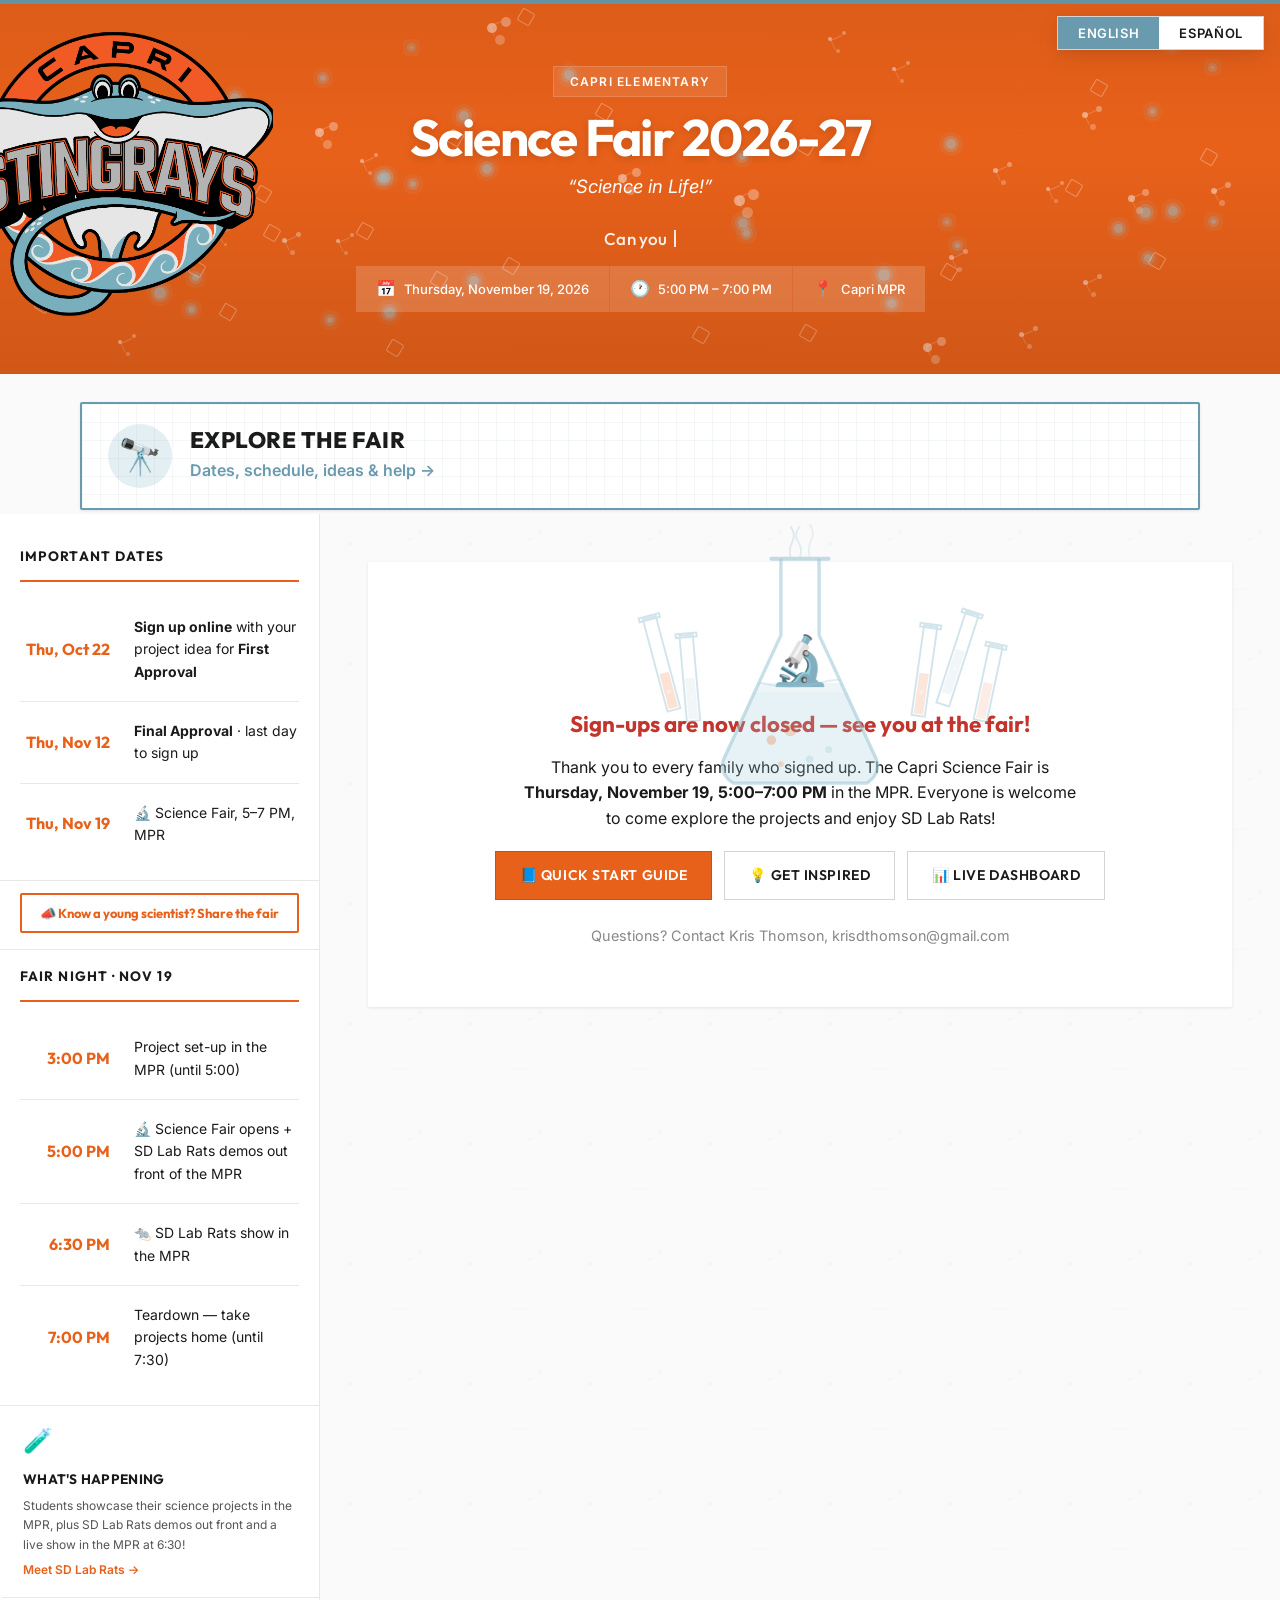
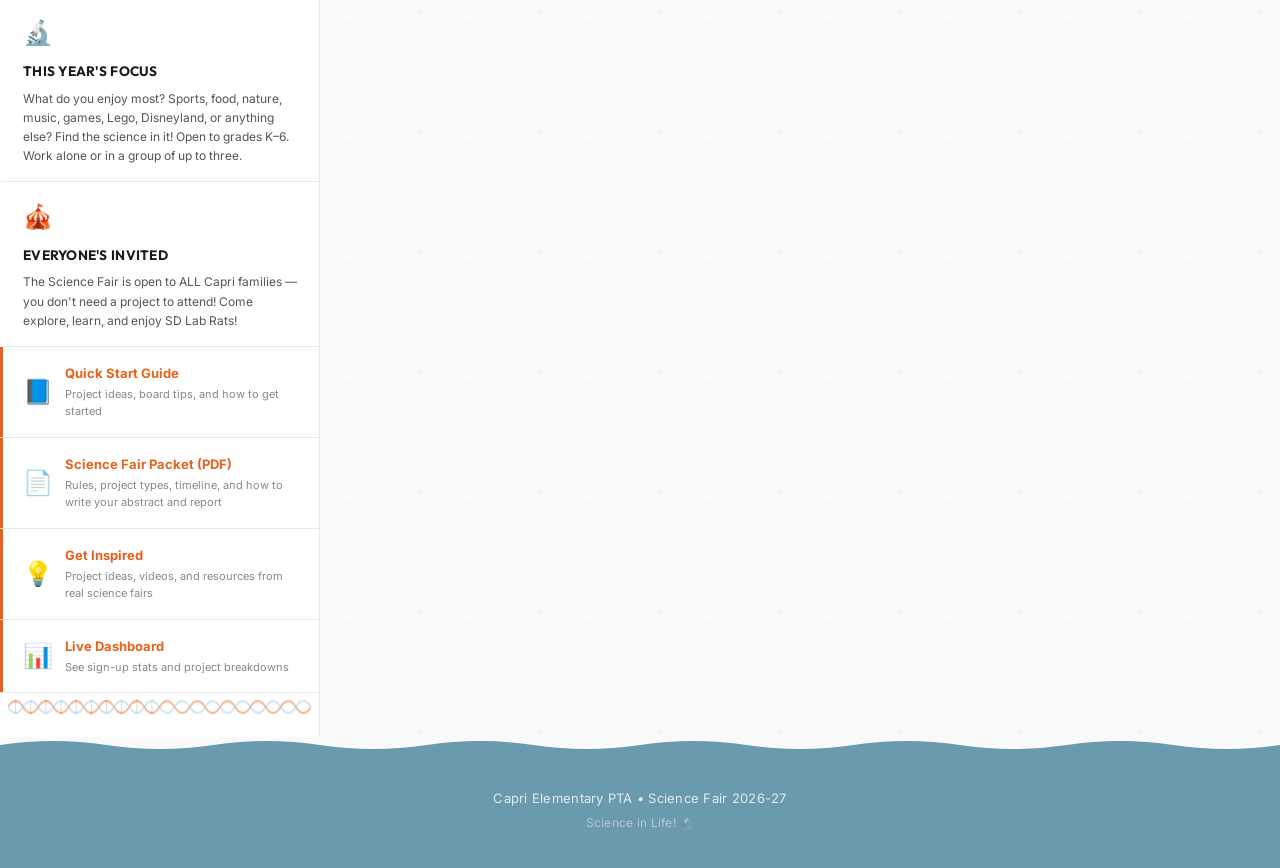
==== commit b4070fb7: "Laser sweeps Student Name as the placeholder types out; Enter lands on the form header; Explore open" ====
--- a/index.html
+++ b/index.html
@@ -916,7 +916,10 @@
             <div class="hub-panel" role="tabpanel" id="panel-stats" aria-labelledby="tab-stats" tabindex="0" hidden>
                 <p class="live-count" id="live-count" hidden></p>
                 <p class="hub-panel-intro" data-en="See how many projects are signed up, by grade and by topic. Updated live." data-es="Mira cuántos proyectos hay inscritos, por grado y por tema. Actualizado en vivo.">See how many projects are signed up, by grade and by topic. Updated live.</p>
-                <div class="hub-links" id="hub-stats-links"></div>
+                <div class="stats-embed">
+                    <iframe id="stats-frame" data-src="dashboard.html?embed=1" title="Live sign-up stats / Estadísticas de inscripción en vivo" loading="lazy"></iframe>
+                </div>
+                <p class="stats-full-link"><a href="dashboard.html" target="_blank" rel="noopener" data-en="Open the full dashboard ↗" data-es="Abrir el tablero completo ↗">Open the full dashboard ↗</a></p>
             </div>
         </div>
 
--- a/style.css
+++ b/style.css
@@ -2033,8 +2033,13 @@
 
 /* ===== Catch-an-atom easter egg ===== */
 .science-particles .particle.atom {
-    transition: opacity 0.25s ease, transform 0.25s ease;
-}
+    transition: opacity 0.25s ease, transform 0.25s ease, scale 0.35s ease, background 0.35s ease, box-shadow 0.35s ease;
+}
+
+/* Hints: an atom "winks" now and then; near the mouse it glows and the cursor becomes a crosshair */
+.science-particles .particle.atom.wink { scale: 1.9; background: rgba(255,255,255,0.95); box-shadow: 0 0 0 3px rgba(255,255,255,0.45), 0 0 16px 4px rgba(156,197,212,0.9); }
+.science-particles .particle.atom.near { scale: 1.5; background: rgba(255,255,255,0.9); box-shadow: 0 0 0 3px rgba(255,255,255,0.4), 0 0 12px 3px rgba(156,197,212,0.8); }
+.hero.atom-aim { cursor: crosshair; }
 
 .science-particles .particle.caught {
     opacity: 0 !important;
@@ -2768,3 +2773,9 @@
     .hub-donate .donate-strip { flex-direction: column; padding: 14px 16px; }
     .hub-donate .donate-links { flex-wrap: wrap; justify-content: center; }
 }
+
+/* ----- Live Stats tab: embedded dashboard ----- */
+.stats-embed { margin-top: 8px; border: 1px solid var(--border-light); border-radius: var(--radius); overflow: hidden; background: #fff; }
+.stats-embed iframe { display: block; width: 100%; height: 900px; border: 0; }
+.stats-full-link { margin: 10px 0 0; text-align: right; font-size: 0.9rem; }
+.stats-full-link a { color: var(--primary); font-weight: 600; }
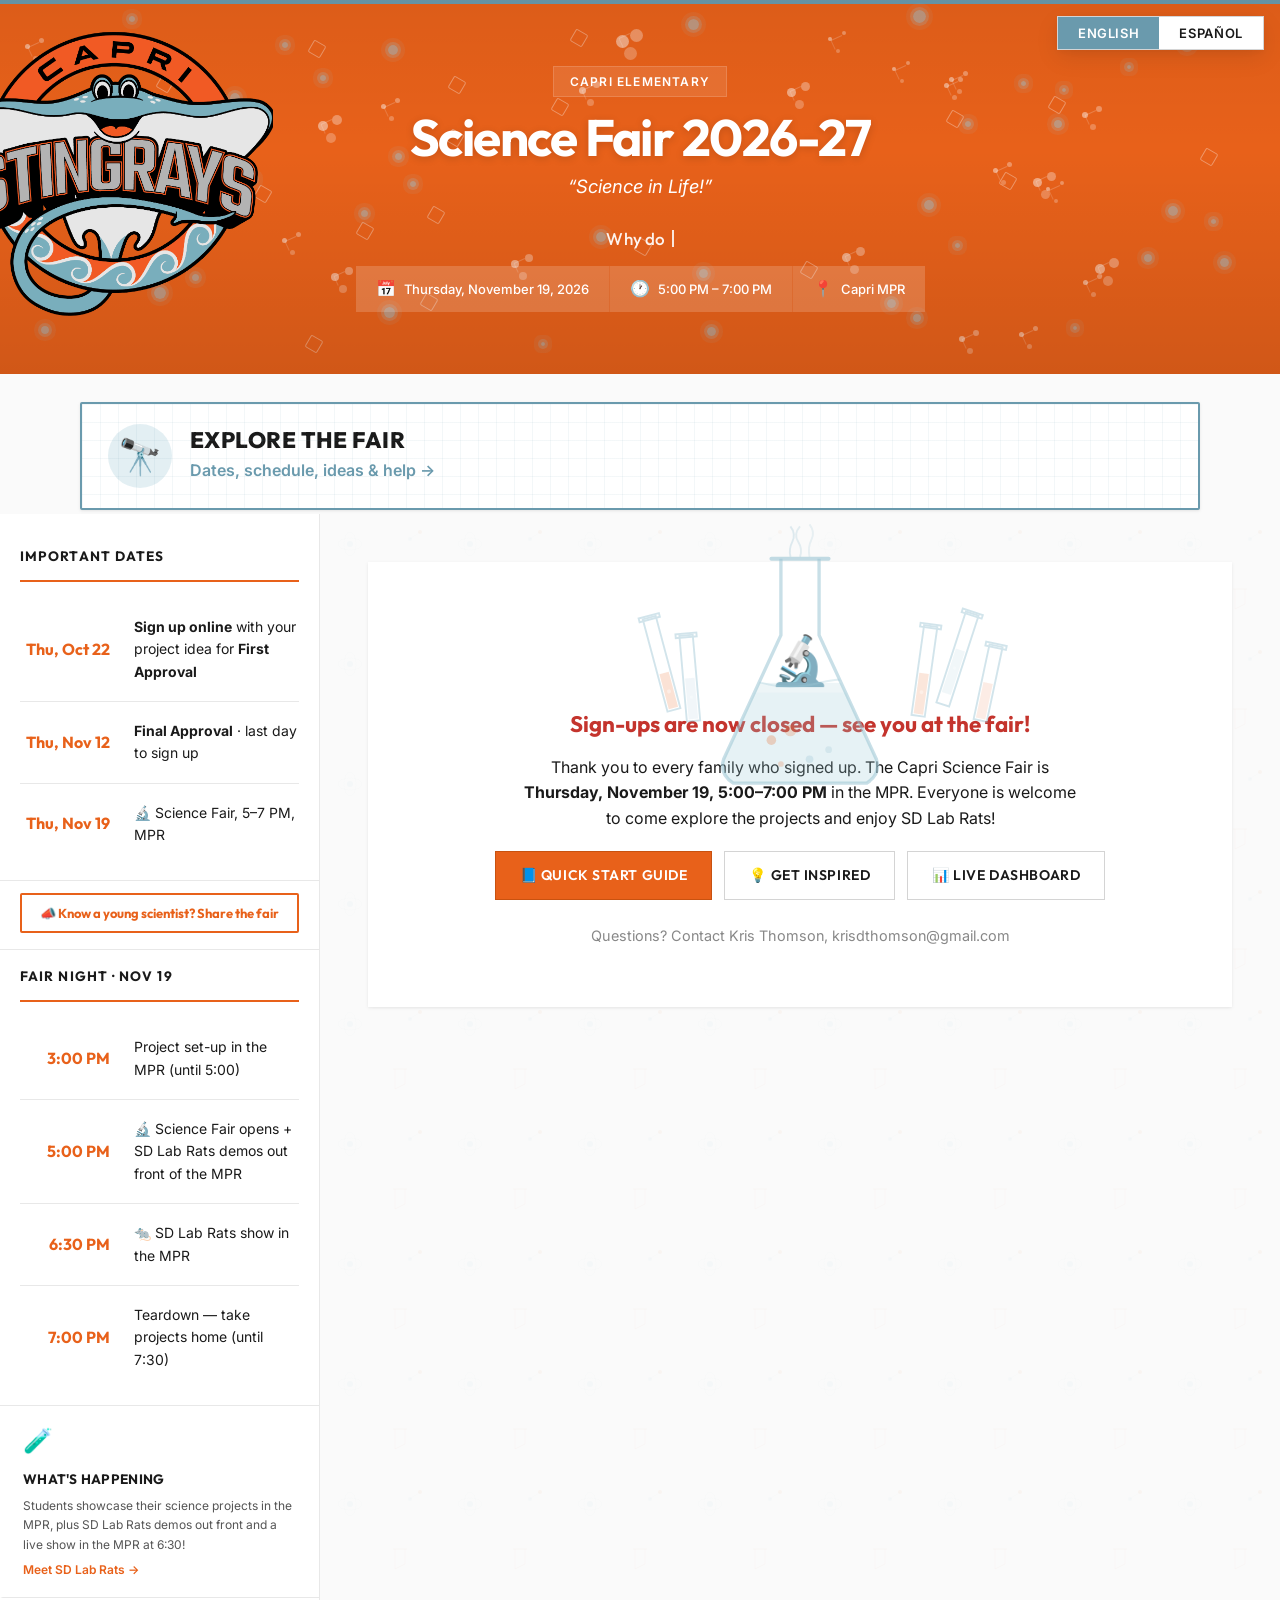
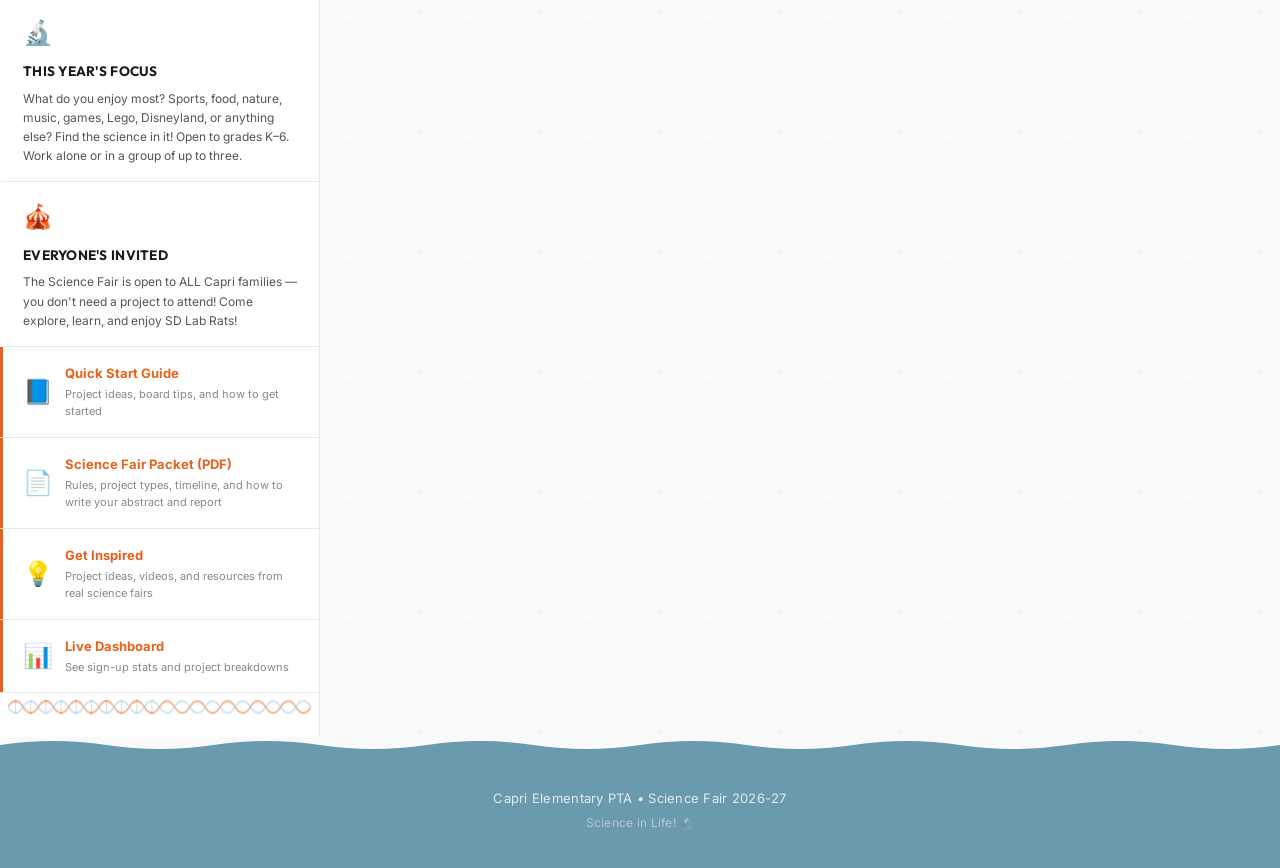
==== commit 1e743e08: "Laser toggle under Student Name: I love lasers (default) / Enough with the laser pointer, remembered" ====
--- a/index.html
+++ b/index.html
@@ -549,6 +549,10 @@
                            data-en-placeholder="First and Last Name"
                            data-es-placeholder="Nombre y Apellido"
                            placeholder="First and Last Name">
+                    <div class="laser-toggle" id="laser-toggle" role="group" aria-label="Laser pointer / Puntero láser" hidden>
+                        <button type="button" data-laser="on" aria-pressed="true" data-en="🔴 I love lasers" data-es="🔴 Me encantan los láseres">🔴 I love lasers</button>
+                        <button type="button" data-laser="off" aria-pressed="false" data-en="😎 Enough with the laser pointer" data-es="😎 Ya basta de puntero láser">😎 Enough with the laser pointer</button>
+                    </div>
                 </div>
 
                 <div class="form-row">
--- a/style.css
+++ b/style.css
@@ -2779,3 +2779,26 @@
 .stats-embed iframe { display: block; width: 100%; height: 900px; border: 0; }
 .stats-full-link { margin: 10px 0 0; text-align: right; font-size: 0.9rem; }
 .stats-full-link a { color: var(--primary); font-weight: 600; }
+
+/* Laser on/off toggle under Student Name */
+.laser-toggle {
+    display: flex;
+    flex-wrap: wrap;
+    justify-content: flex-end;
+    gap: 6px;
+    margin-top: 8px;
+}
+.laser-toggle button {
+    padding: 4px 10px;
+    border: 1px solid var(--border-light);
+    border-radius: var(--radius);
+    background: #fff;
+    color: var(--text-light);
+    font: inherit;
+    font-size: 0.78rem;
+    cursor: pointer;
+    transition: border-color 0.2s ease, color 0.2s ease, background 0.2s ease;
+}
+.laser-toggle button:hover { border-color: var(--primary); color: var(--primary); }
+.laser-toggle button[aria-pressed="true"] { border-color: #ff2a2a; background: rgba(255, 42, 42, 0.07); color: var(--text); font-weight: 600; }
+.laser-toggle button:focus-visible { outline: 2px solid var(--primary); outline-offset: 2px; }
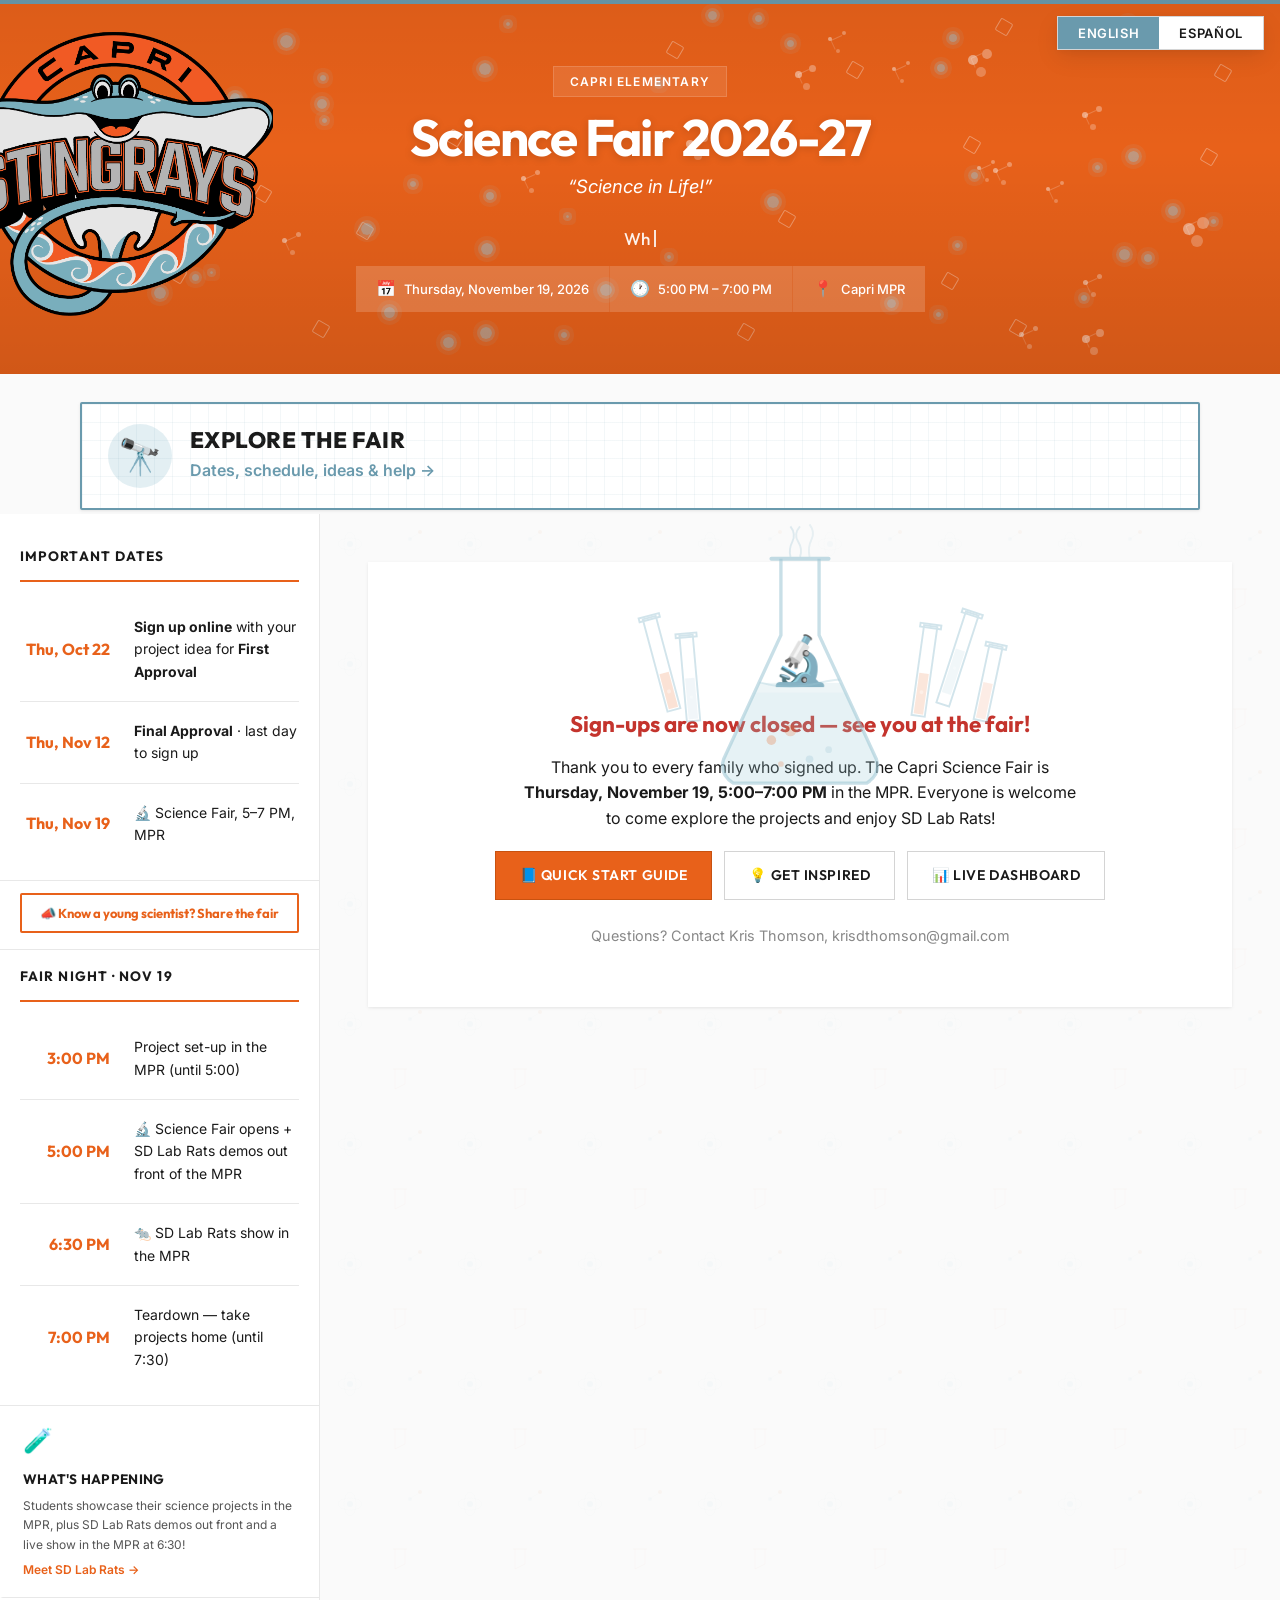
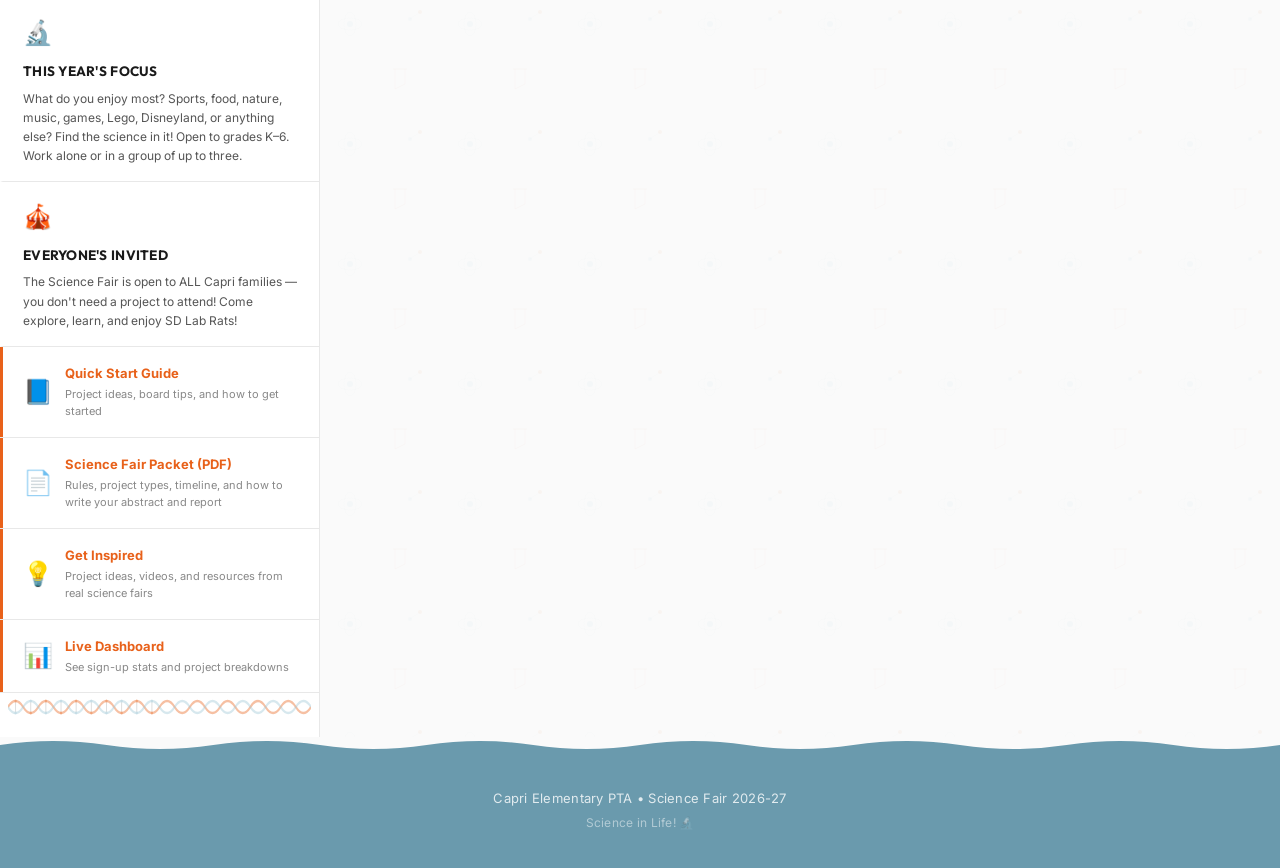
==== commit 4b20659a: "Laser toggle moves to the Student Information title row (emoji-only on phones) Co-Authored-By: Claud" ====
--- a/index.html
+++ b/index.html
@@ -540,8 +540,12 @@
             </div>
 
             <!-- Student Info -->
-            <fieldset class="reveal">
+            <fieldset class="reveal has-laser-toggle">
                 <legend data-en="Student Information" data-es="Información del Estudiante">Student Information</legend>
+                <div class="laser-toggle" id="laser-toggle" role="group" aria-label="Laser pointer / Puntero láser" hidden>
+                    <button type="button" data-laser="on" aria-pressed="true" title="I love lasers" data-en="🔴 &lt;span class=&quot;lt-text&quot;&gt;I love lasers&lt;/span&gt;" data-es="🔴 &lt;span class=&quot;lt-text&quot;&gt;Me encantan los láseres&lt;/span&gt;">🔴 <span class="lt-text">I love lasers</span></button>
+                    <button type="button" data-laser="off" aria-pressed="false" title="Enough with the laser pointer" data-en="😎 &lt;span class=&quot;lt-text&quot;&gt;Enough with the laser pointer&lt;/span&gt;" data-es="😎 &lt;span class=&quot;lt-text&quot;&gt;Ya basta de puntero láser&lt;/span&gt;">😎 <span class="lt-text">Enough with the laser pointer</span></button>
+                </div>
 
                 <div class="form-group">
                     <label for="student-name" data-en="Student Name *" data-es="Nombre del Estudiante *">Student Name *</label>
@@ -549,10 +553,6 @@
                            data-en-placeholder="First and Last Name"
                            data-es-placeholder="Nombre y Apellido"
                            placeholder="First and Last Name">
-                    <div class="laser-toggle" id="laser-toggle" role="group" aria-label="Laser pointer / Puntero láser" hidden>
-                        <button type="button" data-laser="on" aria-pressed="true" data-en="🔴 I love lasers" data-es="🔴 Me encantan los láseres">🔴 I love lasers</button>
-                        <button type="button" data-laser="off" aria-pressed="false" data-en="😎 Enough with the laser pointer" data-es="😎 Ya basta de puntero láser">😎 Enough with the laser pointer</button>
-                    </div>
                 </div>
 
                 <div class="form-row">
--- a/style.css
+++ b/style.css
@@ -2747,6 +2747,7 @@
     .door-text small { font-size: 0.92rem; }
 
     .explore-hub { padding: 12px 16px 40px; }
+
     .hub-head h2 { font-size: 1.45rem; }
     .hub-sub { font-size: 0.98rem; }
 
@@ -2781,13 +2782,16 @@
 .stats-full-link a { color: var(--primary); font-weight: 600; }
 
 /* Laser on/off toggle under Student Name */
+/* Sits on the right of the "Student Information" title row, above its orange line */
+fieldset.has-laser-toggle { position: relative; }
 .laser-toggle {
+    position: absolute;
+    top: -64px;     /* up past the legend's 24px margin and line, centered on the title text */
+    right: 32px;    /* the fieldset's side padding, so it ends where the line ends */
     display: flex;
-    flex-wrap: wrap;
-    justify-content: flex-end;
     gap: 6px;
-    margin-top: 8px;
-}
+}
+.laser-toggle[hidden] { display: none; }
 .laser-toggle button {
     padding: 4px 10px;
     border: 1px solid var(--border-light);
@@ -2802,3 +2806,10 @@
 .laser-toggle button:hover { border-color: var(--primary); color: var(--primary); }
 .laser-toggle button[aria-pressed="true"] { border-color: #ff2a2a; background: rgba(255, 42, 42, 0.07); color: var(--text); font-weight: 600; }
 .laser-toggle button:focus-visible { outline: 2px solid var(--primary); outline-offset: 2px; }
+@media (max-width: 700px) {
+    /* no room beside the title on phones: just the 🔴 / 😎 (the words stay for screen readers) */
+    .laser-toggle { right: 20px; gap: 4px; }
+    .laser-toggle button { padding: 1px 6px; font-size: 0.9rem; }
+    fieldset.has-laser-toggle > legend { letter-spacing: 0.04em; }   /* room for the longer Spanish title */
+    .laser-toggle .lt-text { position: absolute; width: 1px; height: 1px; overflow: hidden; clip: rect(0 0 0 0); white-space: nowrap; }
+}
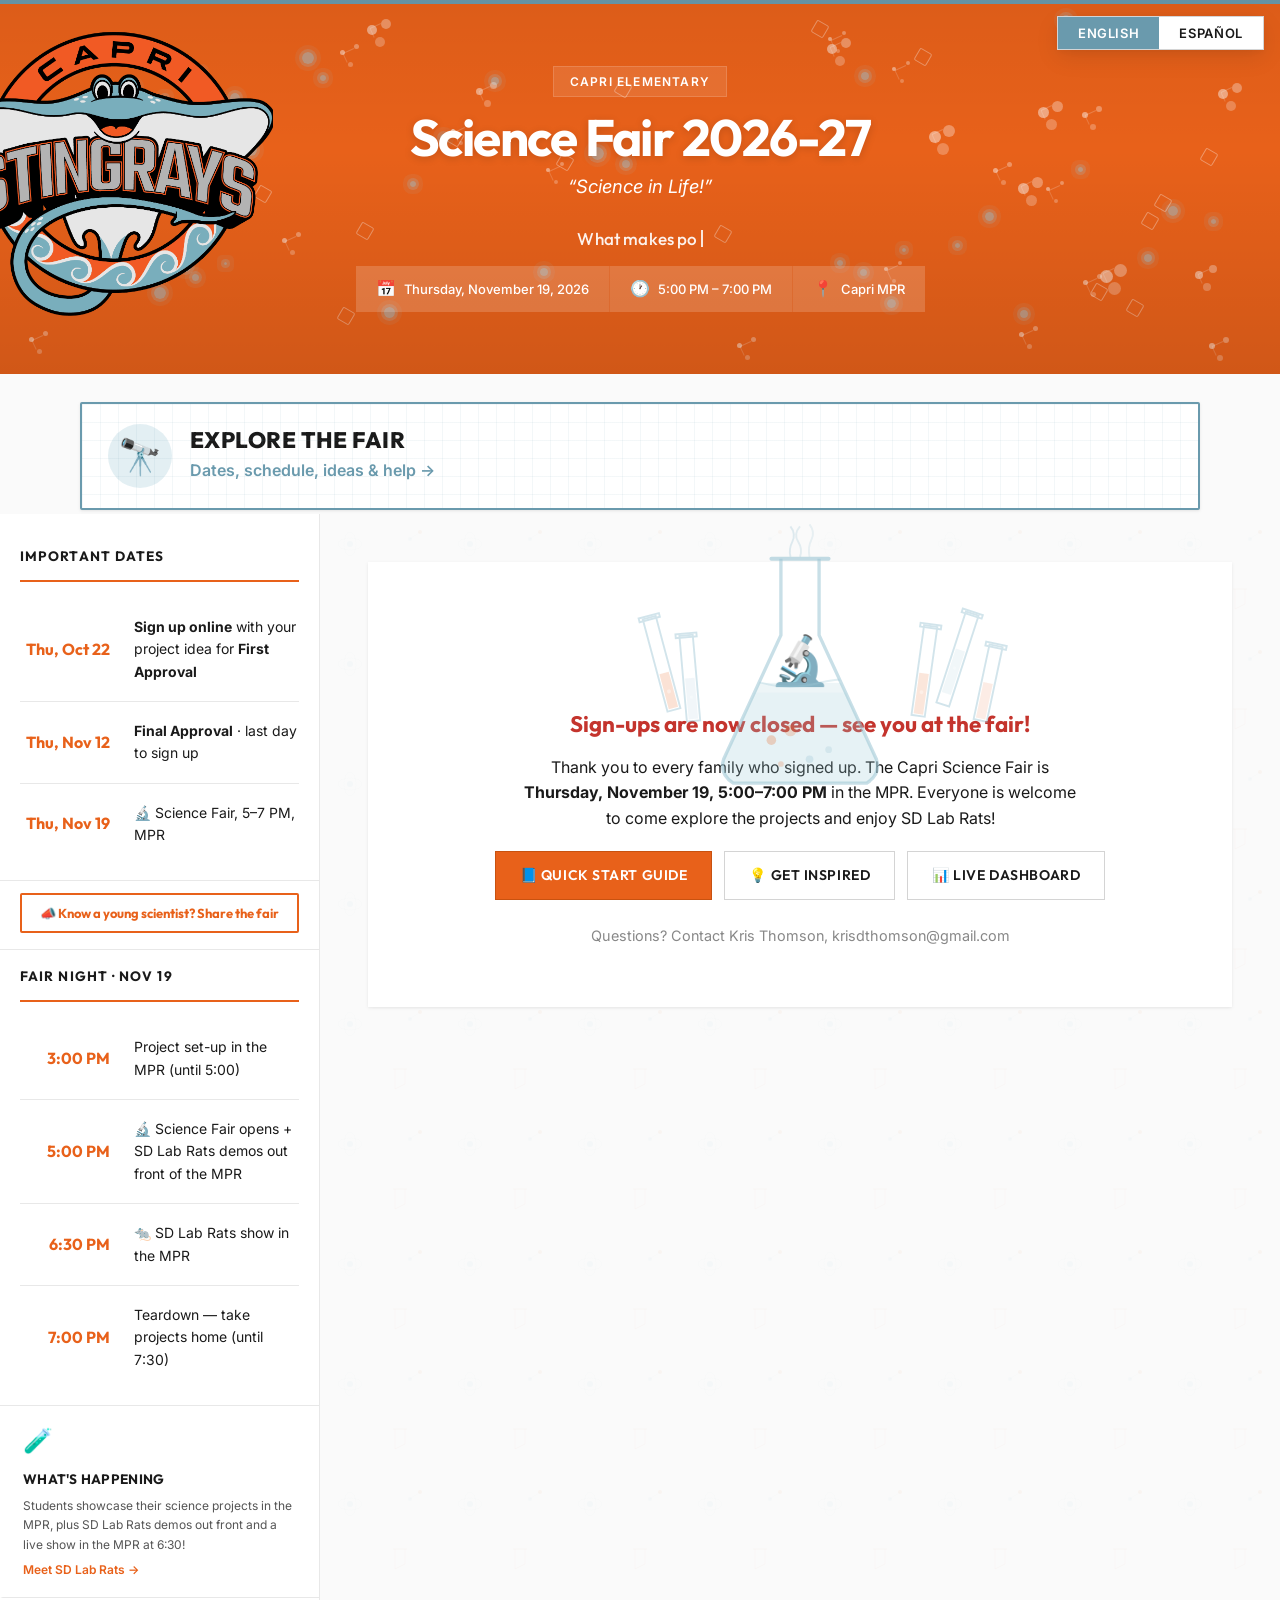
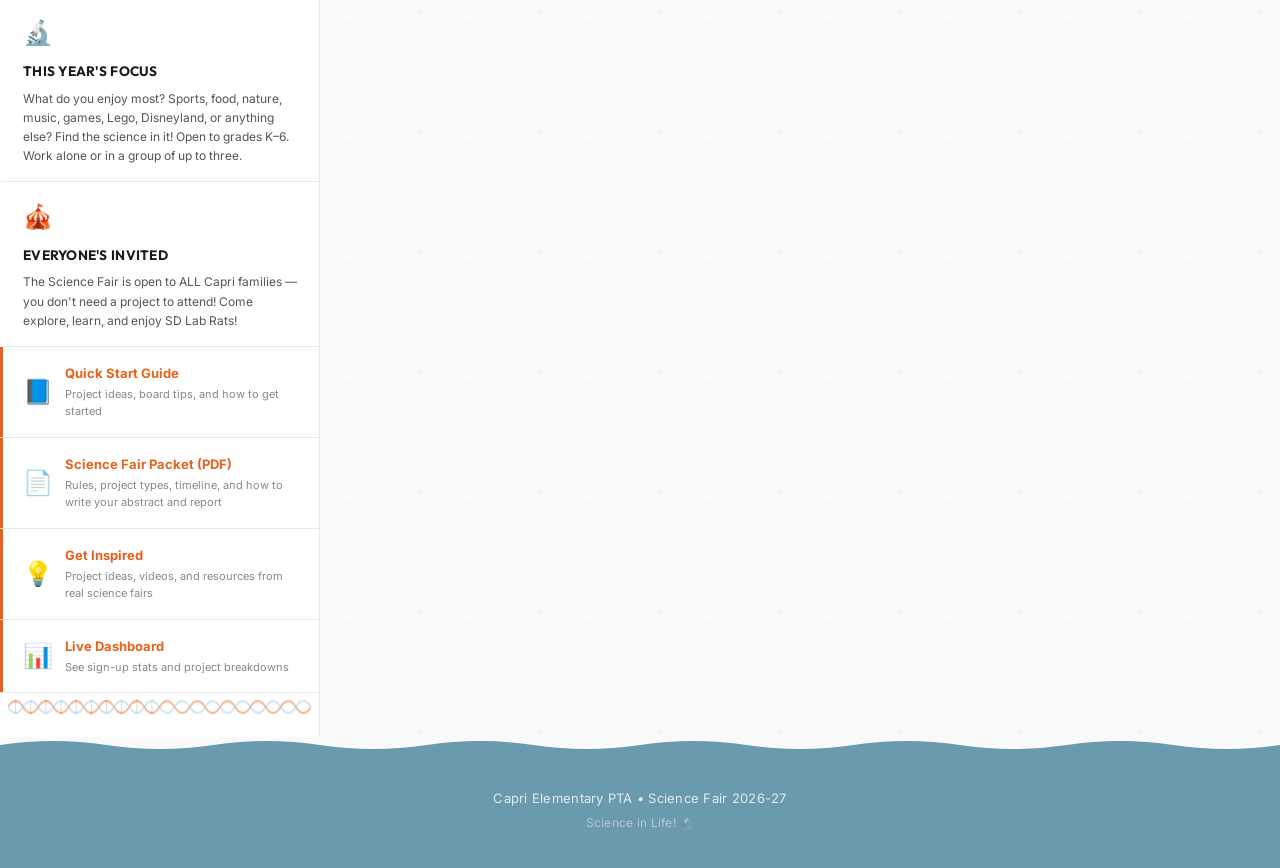
==== commit fecb27b8: "Cache-bust the embedded dashboard so visitors get the height fix right away Co-Authored-By: Claude O" ====
--- a/index.html
+++ b/index.html
@@ -921,7 +921,7 @@
                 <p class="live-count" id="live-count" hidden></p>
                 <p class="hub-panel-intro" data-en="See how many projects are signed up, by grade and by topic. Updated live." data-es="Mira cuántos proyectos hay inscritos, por grado y por tema. Actualizado en vivo.">See how many projects are signed up, by grade and by topic. Updated live.</p>
                 <div class="stats-embed">
-                    <iframe id="stats-frame" data-src="dashboard.html?embed=1" title="Live sign-up stats / Estadísticas de inscripción en vivo" loading="lazy"></iframe>
+                    <iframe id="stats-frame" data-src="dashboard.html?embed=1&amp;v=2" title="Live sign-up stats / Estadísticas de inscripción en vivo" loading="lazy"></iframe>
                 </div>
                 <p class="stats-full-link"><a href="dashboard.html" target="_blank" rel="noopener" data-en="Open the full dashboard ↗" data-es="Abrir el tablero completo ↗">Open the full dashboard ↗</a></p>
             </div>
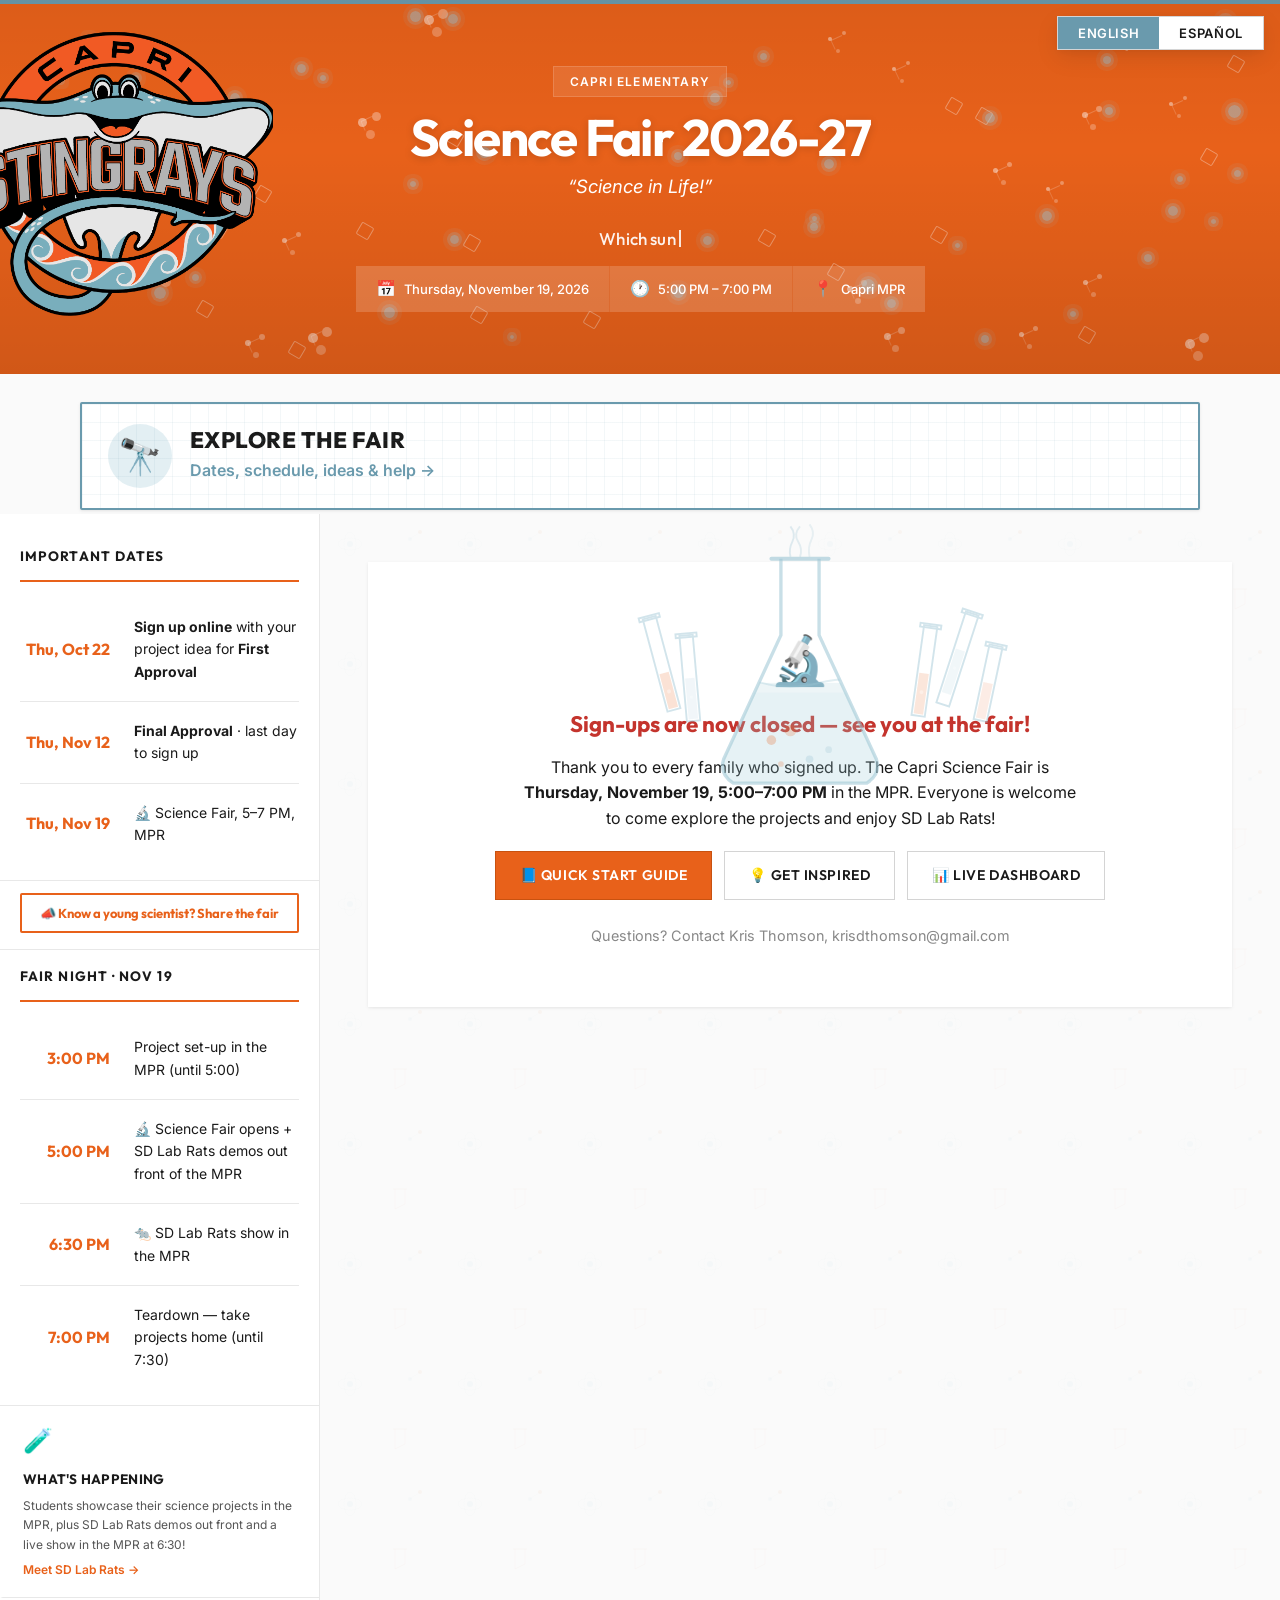
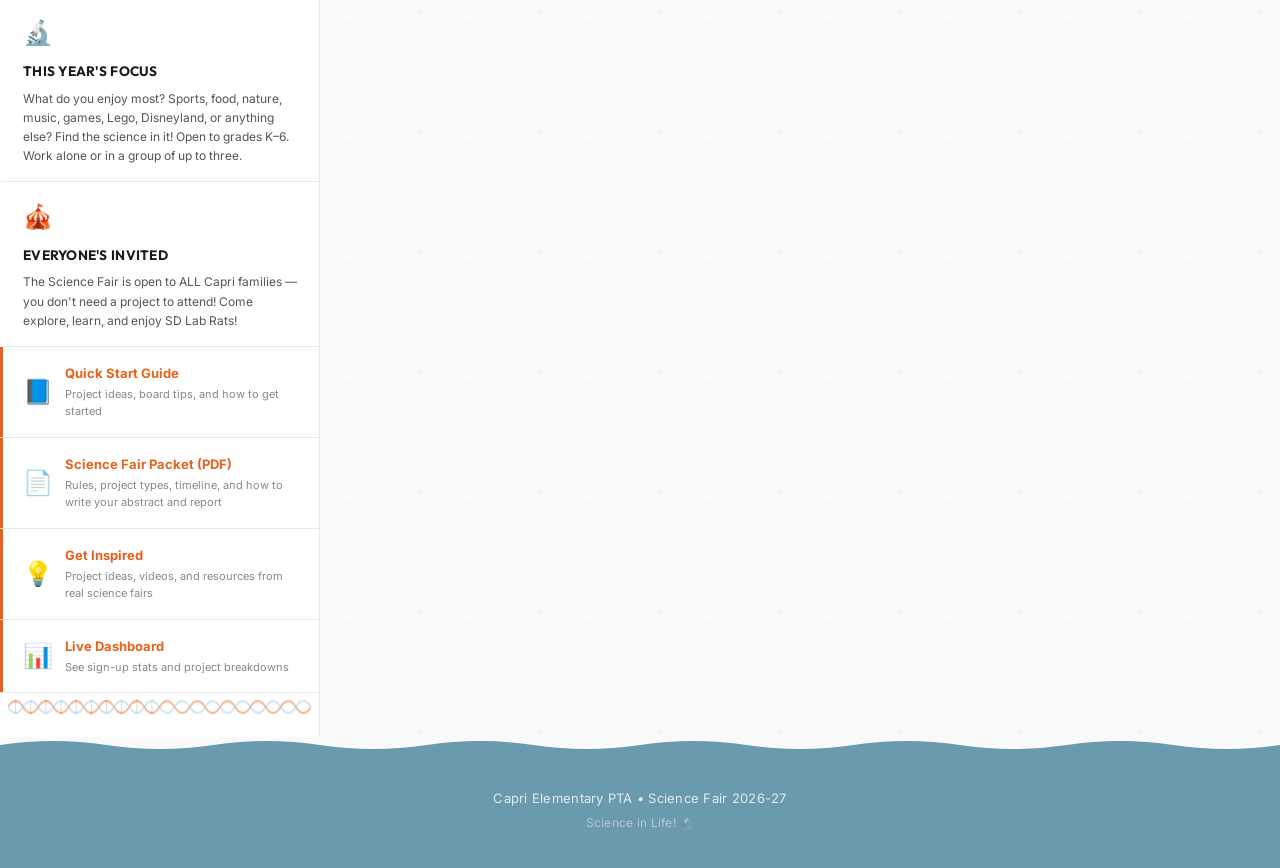
==== commit 96770793: "Bilingual Live Stats dashboard (follows the page language); hero question switches language mid-typi" ====
--- a/index.html
+++ b/index.html
@@ -921,7 +921,7 @@
                 <p class="live-count" id="live-count" hidden></p>
                 <p class="hub-panel-intro" data-en="See how many projects are signed up, by grade and by topic. Updated live." data-es="Mira cuántos proyectos hay inscritos, por grado y por tema. Actualizado en vivo.">See how many projects are signed up, by grade and by topic. Updated live.</p>
                 <div class="stats-embed">
-                    <iframe id="stats-frame" data-src="dashboard.html?embed=1&amp;v=2" title="Live sign-up stats / Estadísticas de inscripción en vivo" loading="lazy"></iframe>
+                    <iframe id="stats-frame" data-src="dashboard.html?embed=1&amp;v=3" title="Live sign-up stats / Estadísticas de inscripción en vivo" loading="lazy"></iframe>
                 </div>
                 <p class="stats-full-link"><a href="dashboard.html" target="_blank" rel="noopener" data-en="Open the full dashboard ↗" data-es="Abrir el tablero completo ↗">Open the full dashboard ↗</a></p>
             </div>
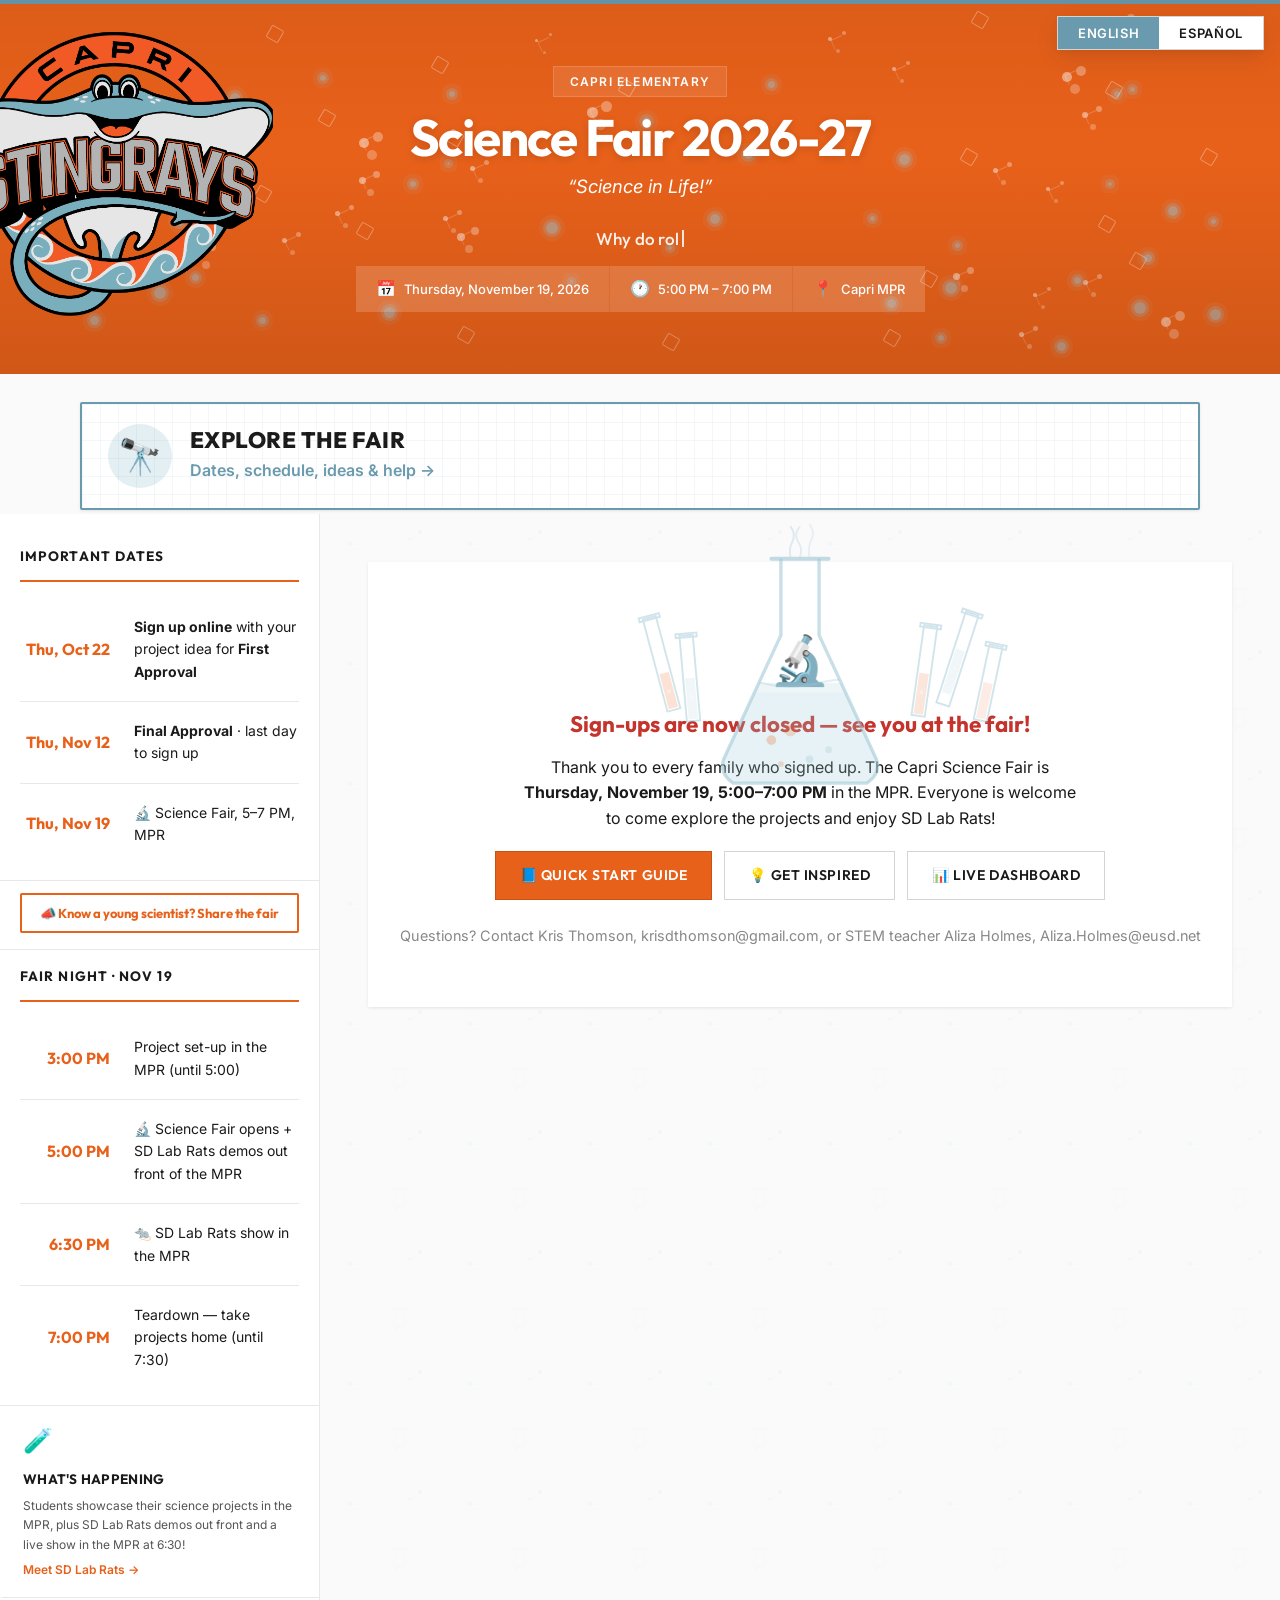
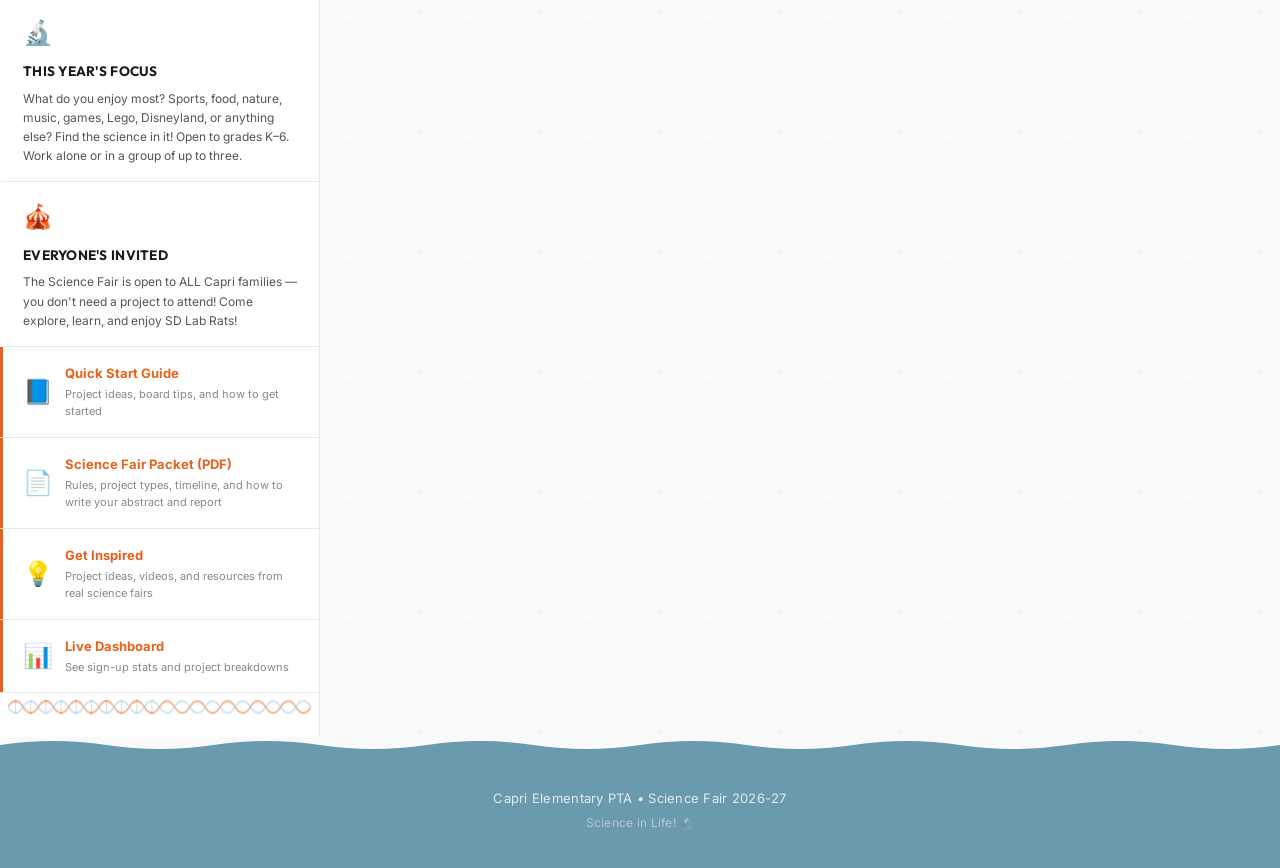
==== commit 461cb9c7: "Kim's Spanish edits; add STEM teacher Aliza Holmes as a contact Tri-fold and Lab Rats lines use Kim'" ====
--- a/index.html
+++ b/index.html
@@ -185,7 +185,7 @@
                 <div class="info-icon">🧪</div>
                 <h2 data-en="What's Happening" data-es="Qué Va a Pasar">What's Happening</h2>
                 <p data-en="Students showcase their science projects in the MPR, plus SD Lab Rats demos out front and a live show in the MPR at 6:30!"
-                   data-es="¡Los estudiantes presentan sus proyectos de ciencias en el MPR, además de demostraciones de SD Lab Rats frente al MPR y un show en vivo en el MPR a las 6:30!">
+                   data-es="¡Los estudiantes presentan sus proyectos de ciencias en el MPR y, además, habrá demostraciones de SD Lab Rats frente al MPR y un show en vivo en el MPR a las 6:30!">
                     Students showcase their science projects in the MPR, plus SD Lab Rats demos out front and a live show in the MPR at 6:30!
                 </p>
                 <a href="https://www.sdlabrats.org/" target="_blank" rel="noopener" class="info-link"
@@ -436,7 +436,8 @@
             </div>
             <p style="margin-top: 24px; font-size: 0.9rem; color: var(--text-muted);">
                 <span data-en="Questions? Contact" data-es="¿Preguntas? Contacte">Questions? Contact</span>
-                Kris Thomson, krisdthomson@gmail.com
+                Kris Thomson, krisdthomson@gmail.com,
+                <span data-en="or STEM teacher" data-es="o la maestra de STEM">or STEM teacher</span> Aliza Holmes, Aliza.Holmes@eusd.net
             </p>
         </div>
 
@@ -497,7 +498,8 @@
 
                 <p class="conf-footer">
                     <span data-en="Questions? Contact" data-es="¿Preguntas? Contacte">Questions? Contact</span>
-                    Kris Thomson, krisdthomson@gmail.com
+                    Kris Thomson, krisdthomson@gmail.com,
+                    <span data-en="or STEM teacher" data-es="o la maestra de STEM">or STEM teacher</span> Aliza Holmes, Aliza.Holmes@eusd.net
                 </p>
             </div>
 
@@ -721,7 +723,7 @@
                             <span data-en="No, I have my own" data-es="No, tengo el mío">No, I have my own</span>
                         </label>
                     </div>
-                    <small data-en="A limited number of tri-fold boards are available in the front office, while supplies last." data-es="Hay una cantidad limitada de tableros trípticos disponibles en la oficina, hasta agotar existencias.">A limited number of tri-fold boards are available in the front office, while supplies last.</small>
+                    <small data-en="A limited number of tri-fold boards are available in the front office, while supplies last." data-es="Habrá tableros trípticos disponibles en la oficina, pero son limitados. ¡Pasa por el tuyo antes de que se acaben!">A limited number of tri-fold boards are available in the front office, while supplies last.</small>
                 </div>
 
                 <div class="form-group">
@@ -835,9 +837,9 @@
                 </button>
             </div>
 
-            <p class="form-footer" data-en="Questions? Contact Science Fair coordinator Kris Thomson at krisdthomson@gmail.com"
-               data-es="¿Preguntas? Contacte a la coordinadora de la Feria de Ciencias, Kris Thomson, en krisdthomson@gmail.com">
-                Questions? Contact Science Fair coordinator Kris Thomson at krisdthomson@gmail.com
+            <p class="form-footer" data-en="Questions? Contact Science Fair coordinator Kris Thomson at krisdthomson@gmail.com or STEM teacher Aliza Holmes at Aliza.Holmes@eusd.net"
+               data-es="¿Preguntas? Contacte a Kris Thomson, coordinación de la Feria de Ciencias, en krisdthomson@gmail.com, o a la maestra de STEM, Aliza Holmes, en Aliza.Holmes@eusd.net">
+                Questions? Contact Science Fair coordinator Kris Thomson at krisdthomson@gmail.com or STEM teacher Aliza Holmes at Aliza.Holmes@eusd.net
             </p>
         </form>
     </section>
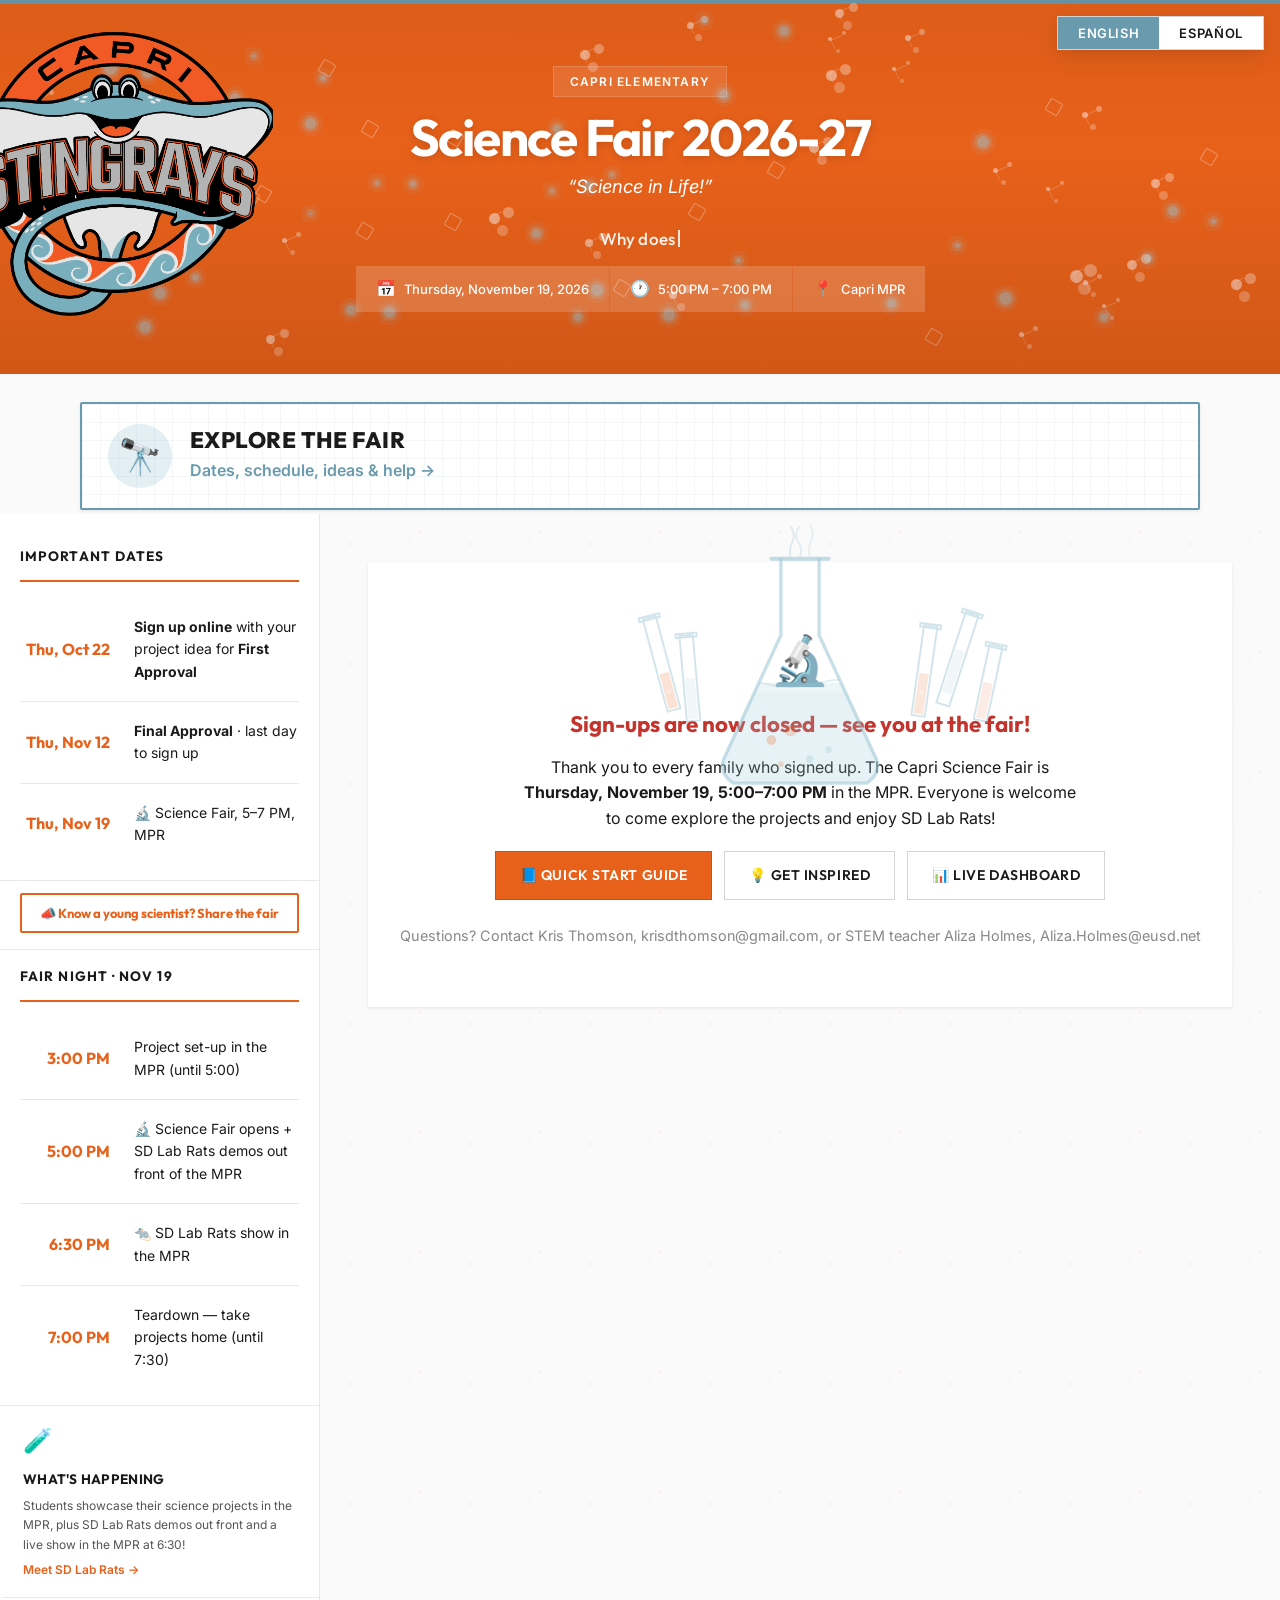
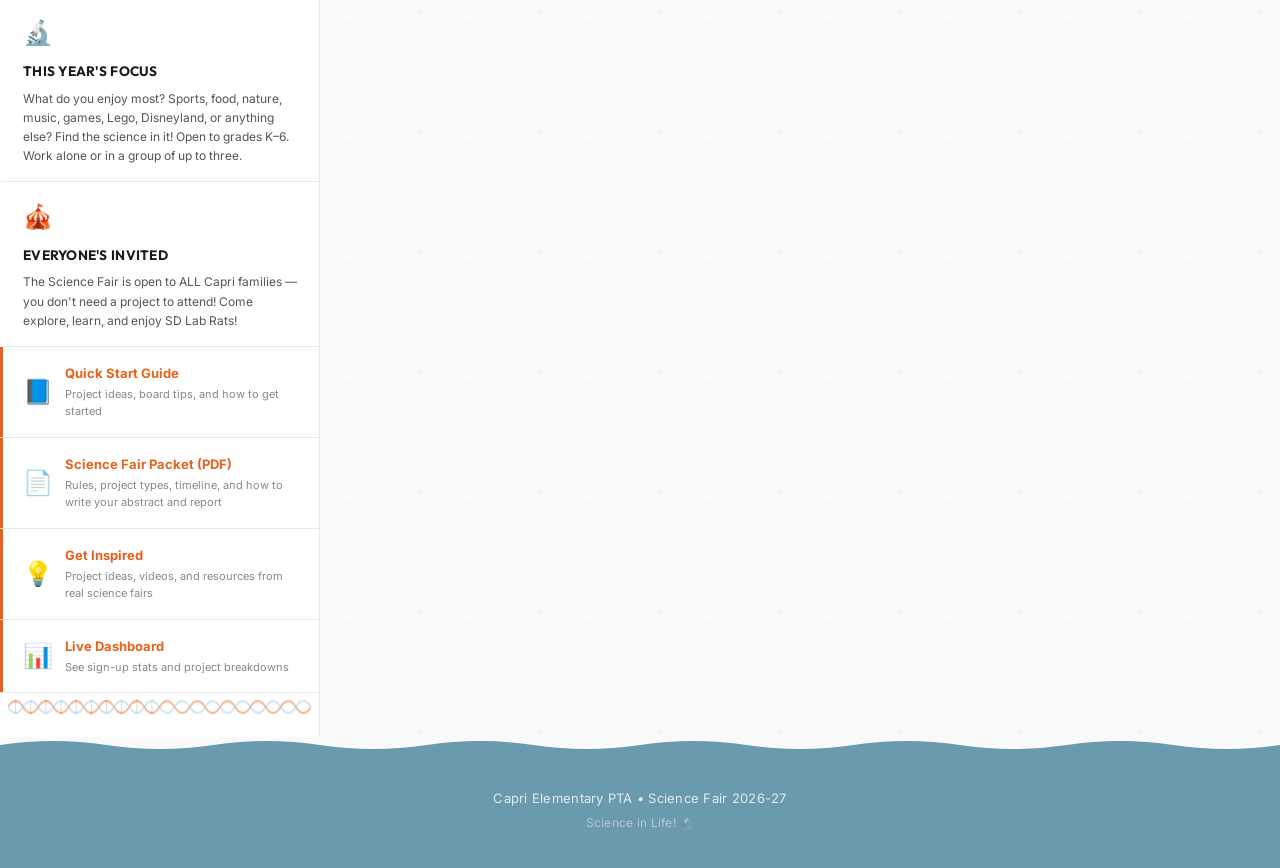
==== commit 713e1172: "Spanish packet: Arturo + Kim's final, with QR codes; link it for Spanish visitors Kim's Oct 20 file " ====
--- a/index.html
+++ b/index.html
@@ -222,10 +222,10 @@
 
     <!-- Science Fair Packet (PDF from Kris) -->
     <div class="sidebar-guide">
-        <a href="packet/Capri-Science-Fair-Packet-2026-27-EN.pdf" target="_blank" rel="noopener" class="guide-link">
+        <a href="packet/Capri-Science-Fair-Packet-2026-27-EN.pdf" data-en-href="packet/Capri-Science-Fair-Packet-2026-27-EN.pdf" data-es-href="packet/Capri-Science-Fair-Packet-2026-27-ES.pdf" target="_blank" rel="noopener" class="guide-link">
             <span class="guide-icon">📄</span>
             <div>
-                <strong data-en="Science Fair Packet (PDF)" data-es="Paquete de la Feria (PDF, en inglés)">Science Fair Packet (PDF)</strong>
+                <strong data-en="Science Fair Packet (PDF)" data-es="Paquete de la Feria (PDF)">Science Fair Packet (PDF)</strong>
                 <small data-en="Rules, project types, timeline, and how to write your abstract and report" data-es="Reglas, tipos de proyecto, calendario y cómo escribir el resumen y el reporte">Rules, project types, timeline, and how to write your abstract and report</small>
             </div>
         </a>
